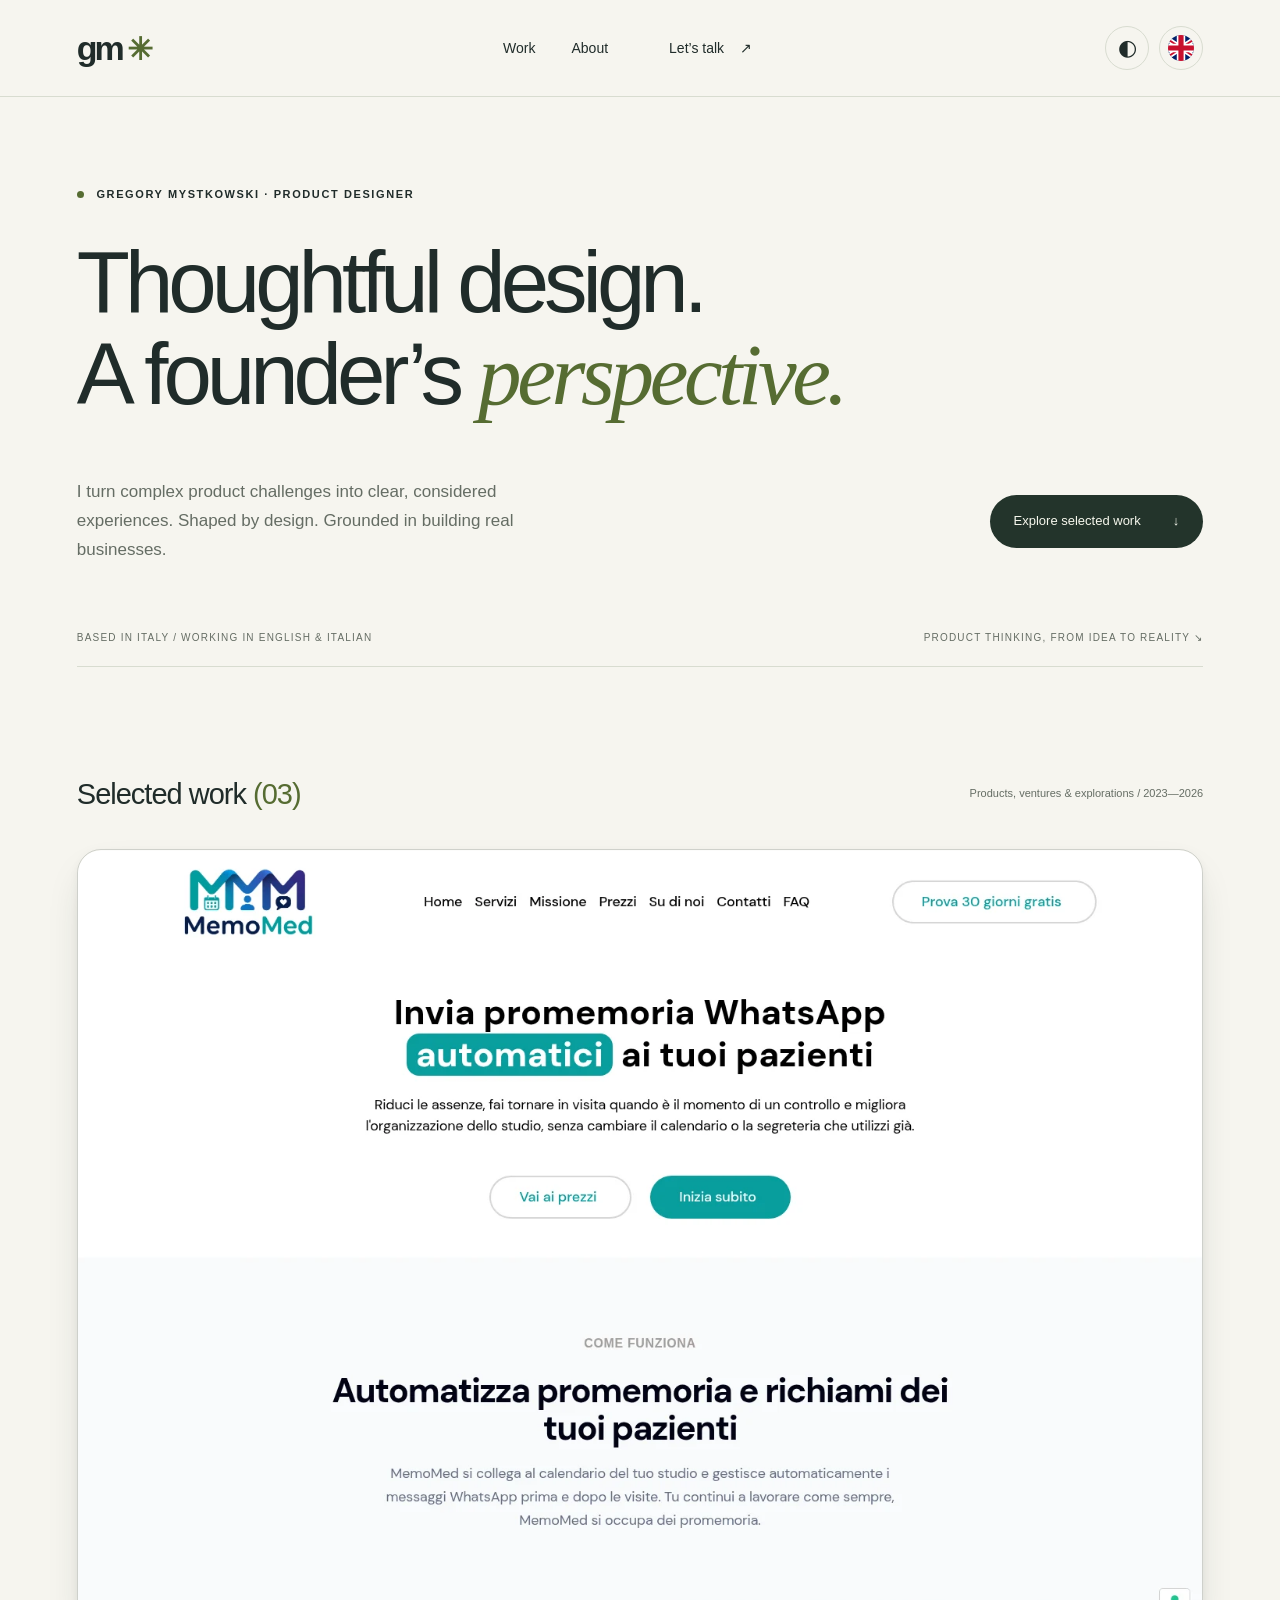
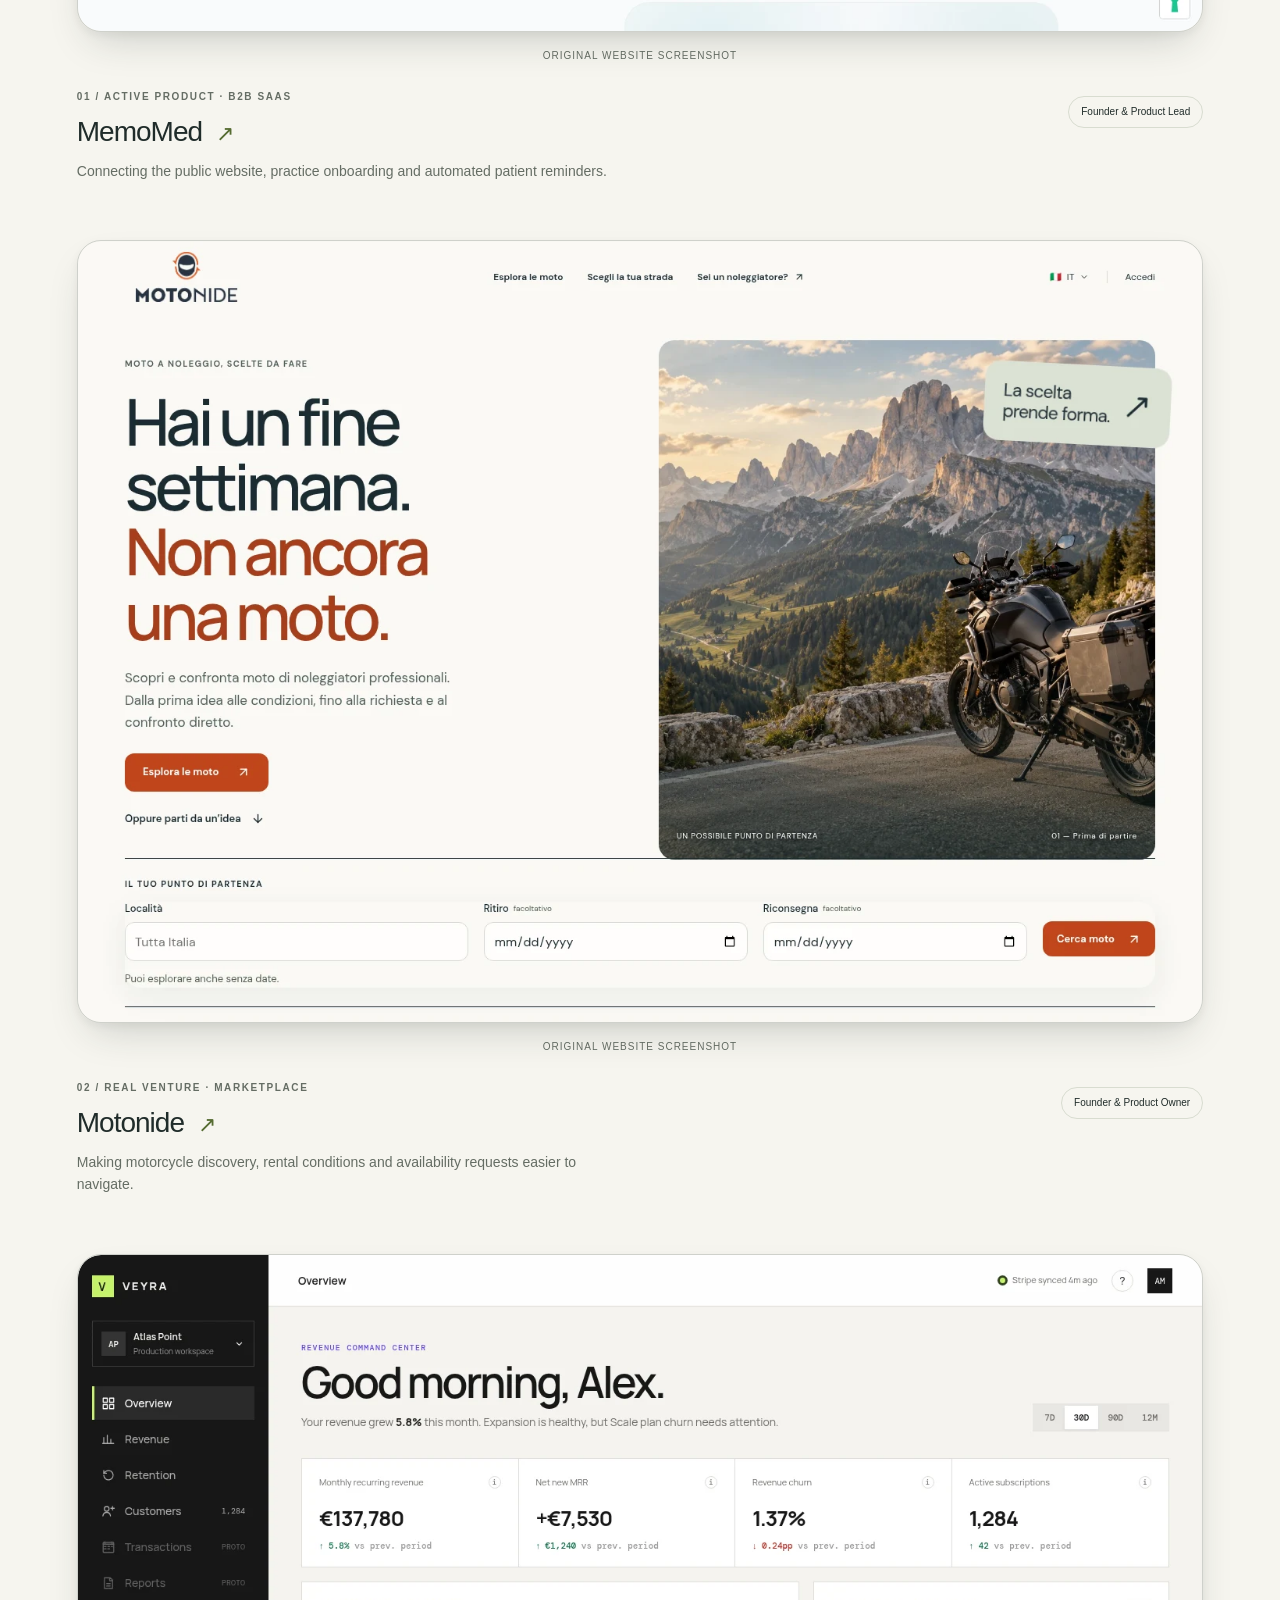
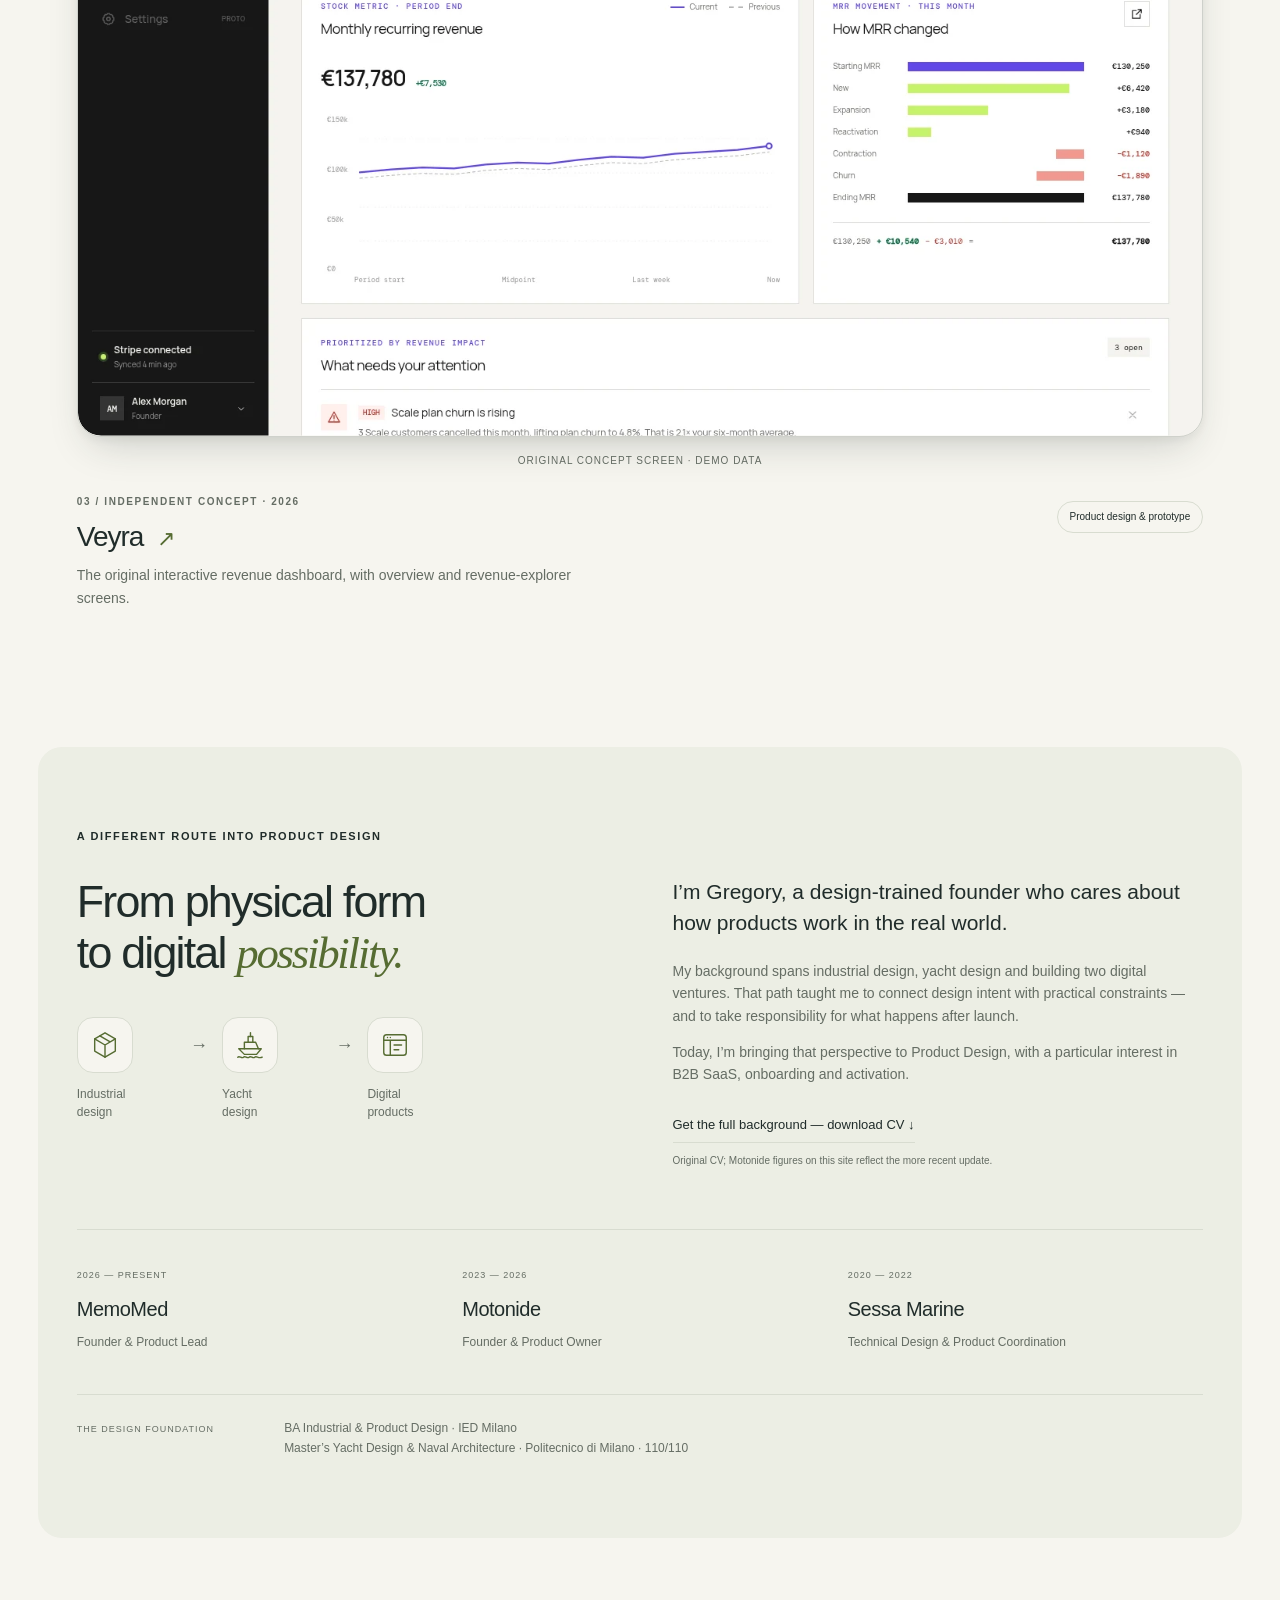
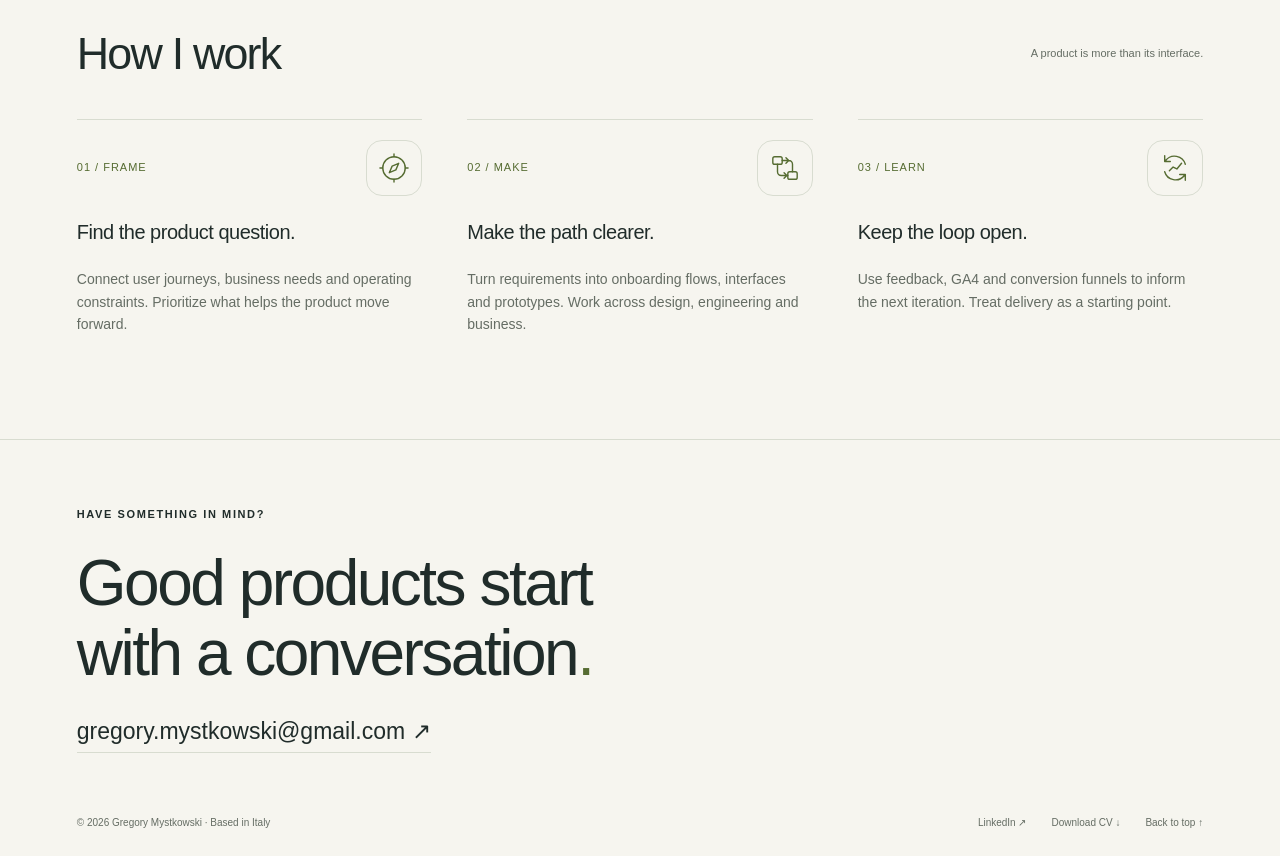
==== index.html @ d29519cf "Add Italian portfolio and persistent flag language switcher" ====
<!doctype html><html lang="en"><head><meta charset="UTF-8"><meta name="viewport" content="width=device-width, initial-scale=1"><meta name="description" content="Gregory Mystkowski — Product Designer with a founder’s perspective. Selected work in SaaS, onboarding and marketplaces."><title>Gregory Mystkowski — Product Designer</title><script>try{const lang=localStorage.getItem('language');const italian=/^\/it(?:\/|$)/.test(location.pathname);if(lang==='it'&&!italian)location.replace('/it'+location.pathname+location.search+location.hash);else if(lang==='en'&&italian)location.replace((location.pathname.slice(3)||'/')+location.search+location.hash)}catch(e){}</script><link rel="alternate" hreflang="en" href="https://gmportoflio.vercel.app/"><link rel="alternate" hreflang="it" href="https://gmportoflio.vercel.app/it/"><script>try{document.documentElement.dataset.theme=localStorage.getItem('theme')||(matchMedia('(prefers-color-scheme: dark)').matches?'dark':'light')}catch(e){}</script><link rel="stylesheet" href="/style.css"></head><body><a class="skip" href="#main">Skip to content</a><header><a class="identity" href="/" aria-label="Gregory Mystkowski home">gm<span>✳</span></a><nav aria-label="Main navigation"><a href="#work">Work</a><a href="#about">About</a><a href="#contact">Let’s talk <span>↗</span></a></nav><div class="nav-actions"><button id="theme" aria-label="Switch color theme">◐</button><a id="language" class="language-switcher" href="/it/" hreflang="it" lang="en" aria-label="Current language: English. Switch to Italian" title="Current language: English. Switch to Italian"><span class="language-flag"><svg preserveAspectRatio="xMidYMid slice" viewBox="0 0 60 40" aria-hidden="true" focusable="false"><path fill="#012169" d="M0 0h60v40H0z"/><path stroke="#fff" stroke-width="8" d="m0 0 60 40m0-40L0 40"/><path stroke="#c8102e" stroke-width="3" d="m0 0 60 40m0-40L0 40"/><path stroke="#fff" stroke-width="13" d="M30 0v40M0 20h60"/><path stroke="#c8102e" stroke-width="8" d="M30 0v40M0 20h60"/></svg></span></a><button id="menu" aria-expanded="false" aria-label="Toggle navigation">☰</button></div></header><main id="main"><section class="hero" id="top"><div class="eyebrow"><span class="status-dot"></span> GREGORY MYSTKOWSKI · PRODUCT DESIGNER</div><h1>Thoughtful design.<br>A founder’s <span class="serif">perspective.</span></h1><div class="hero-bottom"><p>I turn complex product challenges into clear, considered experiences. Shaped by design. Grounded in building real businesses.</p><a class="button" href="#work">Explore selected work <span>↓</span></a></div><div class="hero-note"><span>BASED IN ITALY / WORKING IN ENGLISH & ITALIAN</span><span>PRODUCT THINKING, FROM IDEA TO REALITY ↘</span></div></section><section id="work" class="work-section"><div class="section-heading"><h2>Selected work<span class="accent"> (03)</span></h2><span>Products, ventures & explorations / 2023—2026</span></div><article class="project memomed"><a class="project-visual" href="/work/memomed/" aria-label="Read the MemoMed case study"><div class="screenshot-frame"><img src="/public/screenshots/memomed-home.webp" alt="MemoMed public website explaining automated WhatsApp appointment reminders" width="1440" height="1000" loading="lazy" decoding="async"></div><span class="visual-label">ORIGINAL WEBSITE SCREENSHOT</span></a><div class="project-info"><div><div class="eyebrow">01 / ACTIVE PRODUCT · B2B SAAS</div><h3><a href="/work/memomed/">MemoMed <span>↗</span></a></h3><p>Connecting the public website, practice onboarding and automated patient reminders.</p></div><span class="role">Founder & Product Lead</span></div></article><article class="project motonide"><a class="project-visual" href="/work/motonide/" aria-label="Read the Motonide case study"><div class="screenshot-frame"><img src="/public/screenshots/motonide-home.webp" alt="Motonide homepage with motorcycle discovery and rental search" width="1440" height="1000" loading="lazy" decoding="async"></div><span class="visual-label">ORIGINAL WEBSITE SCREENSHOT</span></a><div class="project-info"><div><div class="eyebrow">02 / REAL VENTURE · MARKETPLACE</div><h3><a href="/work/motonide/">Motonide <span>↗</span></a></h3><p>Making motorcycle discovery, rental conditions and availability requests easier to navigate.</p></div><span class="role">Founder & Product Owner</span></div></article><article class="project veyra"><a class="project-visual" href="/work/veyra/" aria-label="Read the Veyra case study"><div class="screenshot-frame"><img src="/public/screenshots/veyra-overview.webp" alt="Veyra original overview dashboard with demo revenue indicators and charts" width="1440" height="1000" loading="lazy" decoding="async"></div><span class="visual-label">ORIGINAL CONCEPT SCREEN · DEMO DATA</span></a><div class="project-info"><div><div class="eyebrow">03 / INDEPENDENT CONCEPT · 2026</div><h3><a href="/work/veyra/">Veyra <span>↗</span></a></h3><p>The original interactive revenue dashboard, with overview and revenue-explorer screens.</p></div><span class="role">Product design & prototype</span></div></article></section><section class="about" id="about"><div class="eyebrow">A DIFFERENT ROUTE INTO PRODUCT DESIGN</div><div class="about-grid"><div class="about-heading"><h2>From physical form<br>to digital <span class="serif">possibility.</span></h2><div class="background-journey" aria-label="Design background"><div><span class="story-icon"><svg viewBox="0 0 32 32" width="32" height="32" fill="none" stroke="currentColor" stroke-width="1.5" stroke-linecap="round" stroke-linejoin="round" aria-hidden="true" focusable="false"><path d="m16 3 11 6.5v13L16 29 5 22.5v-13L16 3Z"/><path d="m5 9.5 11 6.5 11-6.5M16 16v13M10.5 6.2l11 6.5"/></svg></span><span>Industrial<br>design</span></div><span class="journey-connector" aria-hidden="true">→</span><div><span class="story-icon"><svg viewBox="0 0 32 32" width="32" height="32" fill="none" stroke="currentColor" stroke-width="1.5" stroke-linecap="round" stroke-linejoin="round" aria-hidden="true" focusable="false"><path d="M4 20h24l-5 6H10l-6-6Z"/><path d="M10 20v-7h12l3 7M14 13V7h5v6M3 29c2-2 4 2 6 0s4 2 6 0 4 2 6 0 4 2 8 0"/><path d="M16.5 7V3"/></svg></span><span>Yacht<br>design</span></div><span class="journey-connector" aria-hidden="true">→</span><div><span class="story-icon"><svg viewBox="0 0 32 32" width="32" height="32" fill="none" stroke="currentColor" stroke-width="1.5" stroke-linecap="round" stroke-linejoin="round" aria-hidden="true" focusable="false"><rect x="4" y="5" width="24" height="22" rx="3"/><path d="M4 11h24M11 11v16M15 16h8M15 21h5"/><path d="M8 8h.01M11 8h.01"/></svg></span><span>Digital<br>products</span></div></div></div><div><p class="large">I’m Gregory, a design-trained founder who cares about how products work in the real world.</p><p>My background spans industrial design, yacht design and building two digital ventures. That path taught me to connect design intent with practical constraints — and to take responsibility for what happens after launch.</p><p>Today, I’m bringing that perspective to Product Design, with a particular interest in B2B SaaS, onboarding and activation.</p><a class="text-link" href="/public/Gregory-Mystkowski-CV.pdf" download>Get the full background — download CV ↓</a><small class="cv-note">Original CV; Motonide figures on this site reflect the more recent update.</small></div></div><div class="timeline"><div><span>2026 — PRESENT</span><h3>MemoMed</h3><p>Founder & Product Lead</p></div><div><span>2023 — 2026</span><h3>Motonide</h3><p>Founder & Product Owner</p></div><div><span>2020 — 2022</span><h3>Sessa Marine</h3><p>Technical Design & Product Coordination</p></div></div><div class="education"><span>THE DESIGN FOUNDATION</span><p>BA Industrial & Product Design · IED Milano<br>Master’s Yacht Design & Naval Architecture · Politecnico di Milano · 110/110</p></div></section><section class="approach"><div class="section-heading"><h2>How I work</h2><span>A product is more than its interface.</span></div><div class="approach-grid"><article><div class="approach-step"><span>01 / FRAME</span><span class="story-icon"><svg viewBox="0 0 32 32" width="32" height="32" fill="none" stroke="currentColor" stroke-width="1.5" stroke-linecap="round" stroke-linejoin="round" aria-hidden="true" focusable="false"><circle cx="16" cy="16" r="12"/><path d="m21 11-3 7-7 3 3-7 7-3ZM16 1v3M16 28v3M1 16h3M28 16h3"/></svg></span></div><h3>Find the product question.</h3><p>Connect user journeys, business needs and operating constraints. Prioritize what helps the product move forward.</p></article><article><div class="approach-step"><span>02 / MAKE</span><span class="story-icon"><svg viewBox="0 0 32 32" width="32" height="32" fill="none" stroke="currentColor" stroke-width="1.5" stroke-linecap="round" stroke-linejoin="round" aria-hidden="true" focusable="false"><rect x="3" y="4" width="10" height="8" rx="2"/><rect x="19" y="20" width="10" height="8" rx="2"/><path d="M8 12v8a4 4 0 0 0 4 4h7M13 8h7a4 4 0 0 1 4 4v8M17 5l3 3-3 3M15 21l3 3-3 3"/></svg></span></div><h3>Make the path clearer.</h3><p>Turn requirements into onboarding flows, interfaces and prototypes. Work across design, engineering and business.</p></article><article><div class="approach-step"><span>03 / LEARN</span><span class="story-icon"><svg viewBox="0 0 32 32" width="32" height="32" fill="none" stroke="currentColor" stroke-width="1.5" stroke-linecap="round" stroke-linejoin="round" aria-hidden="true" focusable="false"><path d="M27 12a12 12 0 0 0-21-4M5 3v6h6M5 20a12 12 0 0 0 21 4M27 29v-6h-6"/><path d="m10 19 4-4 4 2 5-6"/></svg></span></div><h3>Keep the loop open.</h3><p>Use feedback, GA4 and conversion funnels to inform the next iteration. Treat delivery as a starting point.</p></article></div></section></main><footer id="contact"><div class="eyebrow">HAVE SOMETHING IN MIND?</div><h2>Good products start<br>with a conversation<span class="accent">.</span></h2><a class="contact-mail" href="mailto:gregory.mystkowski@gmail.com">gregory.mystkowski@gmail.com ↗</a><div class="footer-bottom"><span>© 2026 Gregory Mystkowski · Based in Italy</span><div><a href="https://linkedin.com/in/gmystkowski" target="_blank" rel="noopener noreferrer">LinkedIn ↗</a><a href="/public/Gregory-Mystkowski-CV.pdf" download>Download CV ↓</a><a href="#top">Back to top ↑</a></div></div></footer><script src="/app.js"></script></body></html>
---- style.css ----
:root{--bg:#f6f5ef;--ink:#202c2a;--muted:#656d64;--line:#d8dcd0;--surface:#eceee4;--accent:#566c32;--button:#23342b;--button-text:#f6f7ed;color-scheme:light}html[data-theme=dark]{--bg:#19221f;--ink:#edf0e5;--muted:#adb6a6;--line:#3b473d;--surface:#25312a;--accent:#bdd28f;--button:#d6e4be;--button-text:#1e2a21;color-scheme:dark}*{box-sizing:border-box}html{scroll-behavior:smooth;scroll-padding-top:90px}body{margin:0;background:var(--bg);color:var(--ink);font:16px/1.6 Arial,Helvetica,sans-serif;transition:background .25s,color .25s}a{color:inherit;text-decoration:none}button{font:inherit;color:inherit;cursor:pointer}a,button{-webkit-tap-highlight-color:transparent}a:focus-visible,button:focus-visible{outline:3px solid var(--accent);outline-offset:6px}header{max-width:1440px;margin:auto;display:flex;align-items:center;justify-content:space-between;padding:26px 6%;border-bottom:1px solid var(--line)}.identity{font-size:34px;font-weight:800;letter-spacing:-3px;line-height:1}.identity span{color:var(--accent);font-size:31px;display:inline-block;margin-left:5px}nav{display:flex;gap:36px;font-size:14px}nav a:hover,.text-link:hover,footer a:hover{color:var(--accent)}nav a:last-child{margin-left:25px}nav span{margin-left:12px}.nav-actions{display:flex;gap:10px}button{border:1px solid var(--line);border-radius:50%;background:transparent;width:40px;height:40px;font-size:22px}#menu{display:none}.skip{position:fixed;top:-100px;left:10px;padding:10px;background:var(--bg);z-index:10}.skip:focus{top:10px}main,footer{max-width:1440px;margin:auto}.hero,.work-section,.about,.approach,.case-hero,.case-story{padding:80px 6%}.hero{padding-top:88px;padding-bottom:24px}.eyebrow{font-size:11px;font-weight:600;letter-spacing:1.6px;line-height:1.7}.status-dot{display:inline-block;width:7px;height:7px;background:var(--accent);border-radius:100%;margin-right:8px}.hero h1{font-size:clamp(49px,6.8vw,96px);font-weight:500;letter-spacing:-5px;line-height:1.06;margin:32px 0 40px}.serif{font-family:Georgia,'Times New Roman',serif;font-weight:400;font-style:italic;color:var(--accent);letter-spacing:-.05em}.hero-bottom{display:flex;align-items:center;justify-content:space-between;gap:40px}.hero-bottom p{max-width:450px;color:var(--muted);font-size:17px;line-height:1.7}.button{display:inline-flex;align-items:center;gap:32px;background:var(--button);color:var(--button-text);padding:16px 24px;border-radius:40px;font-size:13px;transition:transform .2s}.button:hover{transform:translateY(-3px)}.hero-note{display:flex;justify-content:space-between;gap:20px;font-size:9px;letter-spacing:1.2px;color:var(--muted);padding:48px 0 20px;border-bottom:1px solid var(--line)}.section-heading{display:flex;align-items:center;justify-content:space-between;gap:20px;margin-bottom:32px}.section-heading h2{font-size:29px;letter-spacing:-1px;font-weight:500;margin:0}.section-heading>span{font-size:11px;color:var(--muted)}.accent{color:var(--accent)}.project{margin-bottom:58px}.project-visual{position:relative;display:block;padding:55px 65px 42px;border-radius:20px;overflow:hidden;transition:transform .35s}.project-visual:hover{transform:translateY(-5px)}.mock{font:12px/1.5 Arial,sans-serif;min-height:330px;border-radius:10px;overflow:hidden;display:flex;box-shadow:0 20px 50px #142b2518;pointer-events:none}.memo{background:#fbfcf8;color:#263c36}.app-side{width:23%;padding:25px 20px;display:flex;flex-direction:column;gap:17px;border-right:1px solid #53634e20}.app-side b{font-size:20px;margin-bottom:20px;letter-spacing:-1px}.app-side strong{background:#e3ebdb;padding:9px;border-radius:6px}.app-side span{padding-left:9px;color:#6a786e}.app-side small{margin-top:auto;font-size:8px;letter-spacing:1px}.app-content{flex:1;padding:22px 30px;min-width:0}.app-top{display:flex;justify-content:space-between;border-bottom:1px solid #76857325;padding-bottom:13px;font-weight:600}.app-top>span{font-size:10px}.tiny{font-size:8px;letter-spacing:1.4px;margin-top:24px}.app-content h3{font-size:24px;letter-spacing:-.8px;margin:3px 0}.app-content>p:not(.tiny){font-size:10px;color:#718071;margin:4px 0 20px}.setup-row{display:flex;align-items:center;gap:12px;border:1px solid #dfe5d9;border-radius:7px;padding:12px;margin:8px 0}.setup-row i{font-style:normal;background:#e8efdf;width:28px;height:28px;display:grid;place-items:center;border-radius:7px}.setup-row div{flex:1}.setup-row b,.setup-row small{display:block}.setup-row b{font-size:10px}.setup-row small{font-size:8px;color:#788273}.setup-row em{font-style:normal;font-size:8px;color:#62764f}.setup-row.active{border-color:#a1b58d}.progress{height:3px;background:#e9ede1;margin:18px 0 6px}.progress span{display:block;width:32%;height:3px;background:#7e9564}.app-content>small{font-size:8px;color:#6b7666}.visual-label{display:block;text-align:center;font-size:8px;letter-spacing:1.3px;color:#42513d;margin:20px 0 0}.project-info{display:flex;justify-content:space-between;gap:20px;padding-top:24px}.project-info .eyebrow{font-size:9px;color:var(--muted)}.project-info h3{font-size:28px;font-weight:500;letter-spacing:-1px;margin:5px 0}.project-info h3 span{font-size:22px;margin-left:7px;color:var(--accent)}.project-info p{color:var(--muted);font-size:14px;margin:0;max-width:530px}.role{font-size:10px;white-space:nowrap;height:fit-content;padding:7px 12px;border:1px solid var(--line);border-radius:30px;margin-top:8px}.moto{display:block;background:#f8f4ea;color:#2e382f}.moto-top{display:flex;justify-content:space-between;padding:18px 26px;border-bottom:1px solid #dcdccf;align-items:center}.moto-top>b{font-size:23px;letter-spacing:-1px}.moto-top>b span{font-size:10px;vertical-align:top}.moto-top>span{font-size:9px}.moto-layout{display:grid;grid-template-columns:1.2fr 1fr}.bike-art{background:#344636;display:flex;flex-direction:column;justify-content:center;padding:18px;color:#e9edda}.bike-art svg{width:100%;max-height:230px}.bike-art svg circle{fill:#253126;stroke:#d6dcc9;stroke-width:7}.bike-art>span{text-align:center;font-family:Georgia,serif;font-style:italic;font-size:16px}.booking{padding:27px}.booking small{font-size:8px;letter-spacing:1px}.booking h3{font-size:24px;line-height:1.1;letter-spacing:-1px;margin:13px 0 20px}.booking>div{font-size:9px;border-top:1px solid #dadcd0;padding:9px 0;display:flex;justify-content:space-between}.mock-cta{display:block;margin-top:9px;background:#334b39;color:#fff;border-radius:6px;text-align:center;padding:10px;font-size:9px}.mock.veyra{background:#182231;color:#eff2fc}.veyra .app-side{background:#151e2b}.veyra .app-side strong{background:#2c394e;color:#e2e8fc}.veyra .app-side span{color:#8d9ab1}.veyra .app-side small{color:#8d9ab1}.veyra .app-top{border-color:#ffffff15}.metrics{display:grid;grid-template-columns:repeat(3,1fr);gap:10px;margin:25px 0}.metrics>div{padding:12px;background:#222f42;border:1px solid #ffffff0d;border-radius:6px}.metrics small{display:block;font-size:8px;color:#aab5ca}.metrics b{display:block;font-size:22px;font-weight:500;margin-top:6px}.chart{background:#202c3e;border-radius:6px;padding:16px}.chart>small{font-size:9px;color:#aab5ca}.chart svg{display:block;width:100%;margin-top:10px}.chart-labels{display:flex;justify-content:space-between;font-size:8px;color:#aab5ca}.about{background:var(--surface);border-radius:24px;margin:0 3%;padding-left:3%;padding-right:3%}.about-grid{display:grid;grid-template-columns:1fr 1fr;gap:65px;margin-top:30px}.about h2,.approach h2{font-size:clamp(30px,3.5vw,47px);line-height:1.15;letter-spacing:-1.8px;font-weight:500;margin-top:0}.about p{font-size:14px;color:var(--muted)}.about p.large{font-size:21px;color:var(--ink);line-height:1.5;margin-top:0}.text-link{display:inline-block;font-size:13px;border-bottom:1px solid var(--line);padding-bottom:6px;margin-top:15px}.cv-note{display:block;font-size:10px;color:var(--muted);margin-top:10px}.timeline{display:grid;grid-template-columns:repeat(3,1fr);gap:30px;margin-top:60px;border-top:1px solid var(--line);padding-top:30px}.timeline span,.education>span{font-size:9px;letter-spacing:1px;color:var(--muted)}.timeline h3{font-size:20px;letter-spacing:-.5px;font-weight:500;margin:8px 0}.timeline p{font-size:12px;margin-top:0}.education{border-top:1px solid var(--line);margin-top:30px;padding-top:24px;display:flex;gap:70px;align-items:baseline}.education p{font-size:12px;margin:0}.approach{padding-top:90px;padding-bottom:90px}.approach-grid{display:grid;grid-template-columns:repeat(3,1fr);gap:45px;margin-top:40px}.approach-grid article{border-top:1px solid var(--line);padding-top:20px}.approach-grid article>span{font-size:10px;color:var(--accent);letter-spacing:1px}.approach-grid h3{font-size:20px;font-weight:500;letter-spacing:-.5px}.approach-grid p{font-size:14px;color:var(--muted)}footer{padding:65px 6% 25px;border-top:1px solid var(--line)}footer h2{font-size:clamp(36px,5vw,64px);line-height:1.1;letter-spacing:-2.5px;font-weight:500;margin:24px 0}.contact-mail{font-size:clamp(14px,2vw,23px);border-bottom:1px solid var(--line);padding-bottom:8px}.footer-bottom{display:flex;justify-content:space-between;gap:25px;padding-top:65px;font-size:10px;color:var(--muted)}.footer-bottom>div{display:flex;gap:25px}.case-hero{padding-bottom:45px}.case-hero>.eyebrow{margin-top:50px}.case-hero h1{font-size:clamp(42px,6vw,78px);line-height:1.07;font-weight:500;letter-spacing:-3px;max-width:950px;margin:25px 0}.case-intro{font-size:20px;color:var(--muted);max-width:800px}.case-meta{display:grid;grid-template-columns:repeat(3,1fr);margin-top:40px;border-top:1px solid var(--line);padding-top:20px}.case-meta small{font-size:9px;letter-spacing:1px;color:var(--muted)}.case-meta p{font-size:13px}.case-visual{margin:0 6%;border-radius:20px;padding:60px 9% 25px}.story-row{display:grid;grid-template-columns:1fr 2fr;gap:50px;margin-bottom:65px}.story-row h2{font-size:34px;line-height:1.2;font-weight:500;letter-spacing:-1px;margin:0 0 22px}.story-row p{color:var(--muted);max-width:650px}.flow{display:grid;grid-template-columns:repeat(3,1fr);gap:1px;border:1px solid var(--line);background:var(--line);border-radius:12px;overflow:hidden;margin-bottom:70px}.flow>div{background:var(--surface);padding:25px}.flow span{color:var(--accent);font-size:11px}.flow h3{font-size:15px;font-weight:500}.next-project{display:block;background:var(--surface);padding:35px;border-radius:15px}.next-project small{font-size:10px;letter-spacing:1px}.next-project h2{font-size:40px;font-weight:500;margin:10px 0}.next-project:hover{color:var(--accent)}
@media(min-width:1440px){.hero h1{font-size:96px}}@media(max-width:900px){.hero h1{letter-spacing:-3px}.project-visual{padding:35px 30px 25px}.app-side{padding:20px 12px}.app-content{padding:20px}.about-grid{gap:30px}.role{white-space:normal;text-align:center}.section-heading>span{max-width:180px}.case-visual{padding:35px 4% 20px}}
@media(max-width:600px){header{padding:20px 6%;position:relative}.identity{font-size:30px}#menu{display:block}nav{display:none;position:absolute;top:80px;left:0;right:0;background:var(--bg);padding:25px 6%;border-bottom:1px solid var(--line);z-index:5;flex-direction:column;gap:22px}nav.open{display:flex}nav a:last-child{margin:0}.hero,.work-section,.about,.approach,.case-hero,.case-story{padding-top:48px;padding-bottom:35px}.hero h1{font-size:49px;letter-spacing:-2.7px;margin-top:25px}.eyebrow{font-size:9px;letter-spacing:1px}.hero-bottom{display:block}.hero-bottom p{font-size:16px}.button{margin-top:12px}.hero-note{padding-top:35px;font-size:8px}.hero-note span:last-child{display:none}.section-heading{align-items:start}.section-heading h2{font-size:25px}.section-heading>span{font-size:9px;max-width:130px;text-align:right}.project-visual{padding:24px 12px 16px;border-radius:13px}.mock{min-height:240px}.app-side{width:22%;padding:17px 7px;gap:13px}.app-side b{font-size:11px;letter-spacing:-.5px;margin-bottom:12px}.app-side span,.app-side strong{font-size:7px;padding-left:2px}.app-side strong{padding:5px}.app-side small{font-size:5px}.app-content{padding:14px 12px}.app-top{font-size:9px}.tiny{font-size:6px;margin-top:15px}.app-content h3{font-size:17px}.app-content>p:not(.tiny){font-size:7px;margin-bottom:10px}.setup-row{padding:8px 6px;gap:6px;margin:6px 0}.setup-row i{width:19px;height:22px;font-size:10px}.setup-row b{font-size:7px}.setup-row small{font-size:6px}.setup-row em{font-size:6px}.progress{margin-top:12px}.visual-label{font-size:6px;letter-spacing:.8px;margin-top:12px}.project-info{padding-top:18px;gap:10px}.project-info .eyebrow{font-size:7px;letter-spacing:.7px}.project-info h3{font-size:24px}.project-info p{font-size:12px}.role{font-size:8px;max-width:95px;padding:6px}.project{margin-bottom:36px}.moto-top{padding:13px}.moto-top>b{font-size:19px}.moto-top>span{font-size:6px}.moto-layout{grid-template-columns:1fr 1fr}.bike-art{padding:6px}.bike-art>span{font-size:11px;margin-top:12px}.booking{padding:15px 12px}.booking small{font-size:6px}.booking h3{font-size:19px;margin:10px 0 15px}.booking>div{font-size:7px;padding:7px 0}.mock-cta{font-size:7px;padding:8px}.metrics{gap:5px;margin:16px 0}.metrics>div{padding:7px 5px}.metrics small{font-size:5px}.metrics b{font-size:15px}.chart{padding:9px}.chart>small{font-size:6px}.chart-labels{font-size:6px}.about{margin:0 3%;padding-left:5%;padding-right:5%;border-radius:16px}.about-grid{grid-template-columns:1fr;gap:10px;margin-top:20px}.about h2{font-size:36px}.about p.large{font-size:20px}.timeline{grid-template-columns:1fr;gap:16px;margin-top:35px}.timeline>div{border-bottom:1px solid var(--line)}.education{display:block;margin-top:20px;padding-top:18px}.education p{margin-top:12px}.approach-grid{grid-template-columns:1fr;gap:18px;margin-top:25px}.approach h2{font-size:29px}.approach-grid h3{margin:12px 0}.approach-grid p{margin-top:0}footer{padding-top:45px}footer h2{font-size:37px;letter-spacing:-1.5px}.footer-bottom{flex-direction:column;padding-top:40px;gap:17px}.footer-bottom>div{flex-wrap:wrap;gap:22px}.case-hero>.eyebrow{margin-top:30px}.case-hero h1{font-size:44px;letter-spacing:-2px}.case-intro{font-size:17px}.case-meta{gap:15px}.case-meta p{font-size:11px}.case-meta small{font-size:8px}.case-visual{margin:0 4%;padding:25px 3% 18px;border-radius:14px}.story-row{grid-template-columns:1fr;gap:18px;margin-bottom:40px}.story-row h2{font-size:29px}.story-row p{font-size:15px}.flow{grid-template-columns:repeat(2,1fr);margin-bottom:45px}.flow>div{padding:18px}.flow h3{font-size:13px}.next-project{padding:25px}.next-project h2{font-size:34px}}
@media(prefers-reduced-motion:reduce){html{scroll-behavior:auto}*,*:before,*:after{transition:none!important;animation:none!important}}

/* Authentic project captures retain their original colors in both themes. */
.project-visual{padding:28px 28px 20px}.screenshot-frame{border-radius:10px;overflow:hidden;box-shadow:0 18px 45px #18292320;background:#fff;color:#26302d;border:1px solid #26302d18}.screen-bar{display:flex;justify-content:space-between;align-items:center;gap:14px;padding:12px 16px;background:#fafbf8;border-bottom:1px solid #26302d18;font-size:10px;color:#58635c}.screen-dots{font-size:8px;color:#a3ada4;letter-spacing:2px}.screenshot-frame img{display:block;width:100%;height:auto}.case-visual{padding:32px 3% 24px}.original-source{display:flex;align-items:center;justify-content:space-between;gap:24px;border-bottom:1px solid var(--line);padding-bottom:24px;margin-bottom:55px}.original-source p{font-size:12px;color:var(--muted);max-width:420px}.original-source .text-link{margin-top:0;flex-shrink:0}.screen-gallery{border-top:1px solid var(--line);padding-top:45px;margin-bottom:65px}.screen-gallery>h2{font-weight:500;font-size:38px;line-height:1.15;letter-spacing:-1.4px;margin:18px 0}.gallery-intro{color:var(--muted);max-width:730px;font-size:15px;margin-bottom:32px}.screen-figure{margin:0 0 42px}.screen-enlarge{display:block;position:relative;border-radius:12px;overflow:hidden;border:1px solid var(--line);background:#fff}.screen-enlarge img{display:block;width:100%;height:auto}.screen-enlarge>span{position:absolute;right:16px;bottom:16px;border-radius:30px;padding:8px 14px;background:#23342b;color:#f6f7ed;font-size:11px;box-shadow:0 3px 14px #0002}.screen-enlarge:hover>span{background:#465d32}.screen-figure figcaption{display:grid;grid-template-columns:1fr 2fr;gap:35px;padding-top:18px}.screen-figure h3{margin:0;font-size:19px;font-weight:500;line-height:1.4}.screen-figure p{margin:0;font-size:14px;color:var(--muted)}.source-note{display:flex;justify-content:space-between;align-items:baseline;gap:20px;border-top:1px solid var(--line);padding-top:16px}.source-note>span{font-size:11px;color:var(--muted)}
@media(max-width:600px){.project-visual{padding:14px 10px 12px}.screen-bar{padding:8px 10px;font-size:7px;gap:6px}.screen-dots{font-size:6px;letter-spacing:0}.screenshot-frame{border-radius:6px}.case-visual{padding:18px 3% 16px}.original-source{display:block;margin-bottom:35px;padding-bottom:20px}.original-source .text-link{margin-top:8px;font-size:12px}.screen-gallery{padding-top:30px;margin-bottom:40px}.screen-gallery>h2{font-size:29px}.gallery-intro{font-size:14px}.screen-figure figcaption{grid-template-columns:1fr;gap:10px}.screen-figure h3{font-size:18px}.source-note{display:block}.source-note>span{display:block}.screen-enlarge>span{font-size:9px;right:8px;bottom:8px;padding:6px 10px}}

/* Shared geometry and neutral separation for original project screenshots. */
:root{
 --section-radius:24px;
 --preview-border:rgba(32,44,42,.18);
 --preview-shadow:0 3px 8px rgba(32,44,42,.05),0 18px 40px -14px rgba(32,44,42,.22);
 --preview-shadow-hover:0 5px 12px rgba(32,44,42,.07),0 24px 48px -14px rgba(32,44,42,.28);
}
html[data-theme=dark]{
 --preview-border:rgba(237,240,229,.22);
 --preview-shadow:0 3px 8px rgba(0,0,0,.12),0 18px 40px -14px rgba(0,0,0,.45);
 --preview-shadow-hover:0 5px 12px rgba(0,0,0,.15),0 24px 48px -14px rgba(0,0,0,.55);
}
.about{border-radius:var(--section-radius)}
.project .project-visual,.case-visual{background:transparent;padding:0;border-radius:0;overflow:visible}
.screenshot-frame,.screen-enlarge{
 position:relative;isolation:isolate;
 border:1px solid var(--preview-border);
 border-radius:var(--section-radius);
 overflow:hidden;background:transparent;
 box-shadow:var(--preview-shadow);
 transition:box-shadow .2s ease,border-color .2s ease;
}
.screenshot-frame img,.screen-enlarge img{
 display:block;width:100%;height:auto;
 border-radius:calc(var(--section-radius) - 1px);
 clip-path:inset(0 round calc(var(--section-radius) - 1px));
}
.visual-label{color:var(--muted);font-size:10px;letter-spacing:1px;line-height:1.6;margin-top:16px}
.project-info .eyebrow{font-size:10px}
.hero-note{font-size:10px;line-height:1.6}
.project-visual:focus-visible,.screen-enlarge:focus-visible{outline:3px solid var(--accent);outline-offset:6px;border-radius:var(--section-radius)}
#theme,#menu{min-width:44px;min-height:44px}
.text-link{text-underline-offset:4px}
@media(hover:hover) and (pointer:fine){
 .project-visual:hover .screenshot-frame,.screen-enlarge:hover{box-shadow:var(--preview-shadow-hover);border-color:var(--accent)}
}
@media(max-width:600px){
 :root{--section-radius:16px}
 .visual-label{font-size:9px;letter-spacing:.65px}
 .project-info .eyebrow{font-size:9px;line-height:1.7}
 .hero-note{font-size:9px}
 nav a{display:flex;align-items:center;min-height:44px}
 .footer-bottom{font-size:12px}
 .footer-bottom a{display:inline-flex;align-items:center;min-height:44px}
}

/* A single line-icon language connects background and working approach. */
.story-icon{display:inline-flex;align-items:center;justify-content:center;flex-shrink:0;width:56px;height:56px;border:1px solid var(--line);border-radius:16px;background:var(--bg);color:var(--accent)}
.story-icon svg{display:block;width:30px;height:30px}
.background-journey{display:flex;align-items:flex-start;gap:14px;margin-top:34px;max-width:390px}
.background-journey>div{display:flex;flex-direction:column;gap:12px;align-items:flex-start;flex:1;min-width:0}
.background-journey>div>span:last-child{font-size:12px;line-height:1.5;color:var(--muted)}
.journey-connector{height:56px;display:flex;align-items:center;color:var(--muted);font-size:18px}
.approach-step{display:flex;align-items:center;justify-content:space-between;gap:16px}
.approach-step>span:first-child{font-size:11px;color:var(--accent);letter-spacing:1px}
.approach-step .story-icon{background:transparent}
@media(max-width:900px){.background-journey{gap:10px}.background-journey .story-icon{width:48px;height:48px}.journey-connector{height:48px}}
@media(max-width:600px){.background-journey{margin:24px 0 32px;max-width:350px}.background-journey>div>span:last-child{font-size:12px}.story-icon{width:52px;height:52px}.approach-step .story-icon{width:48px;height:48px}.story-icon svg{width:28px;height:28px}}

/* Language selection shares the theme control's circular geometry. */
.language-switcher{display:inline-flex;align-items:center;justify-content:center;width:44px;height:44px;flex-shrink:0;border:1px solid var(--line);border-radius:50%;transition:border-color .2s ease,background .2s ease}
.language-flag{display:block;width:26px;height:26px;border-radius:50%;overflow:hidden;isolation:isolate}
.language-flag svg{display:block;width:100%;height:100%}
.language-switcher:hover{border-color:var(--accent);background:var(--surface)}
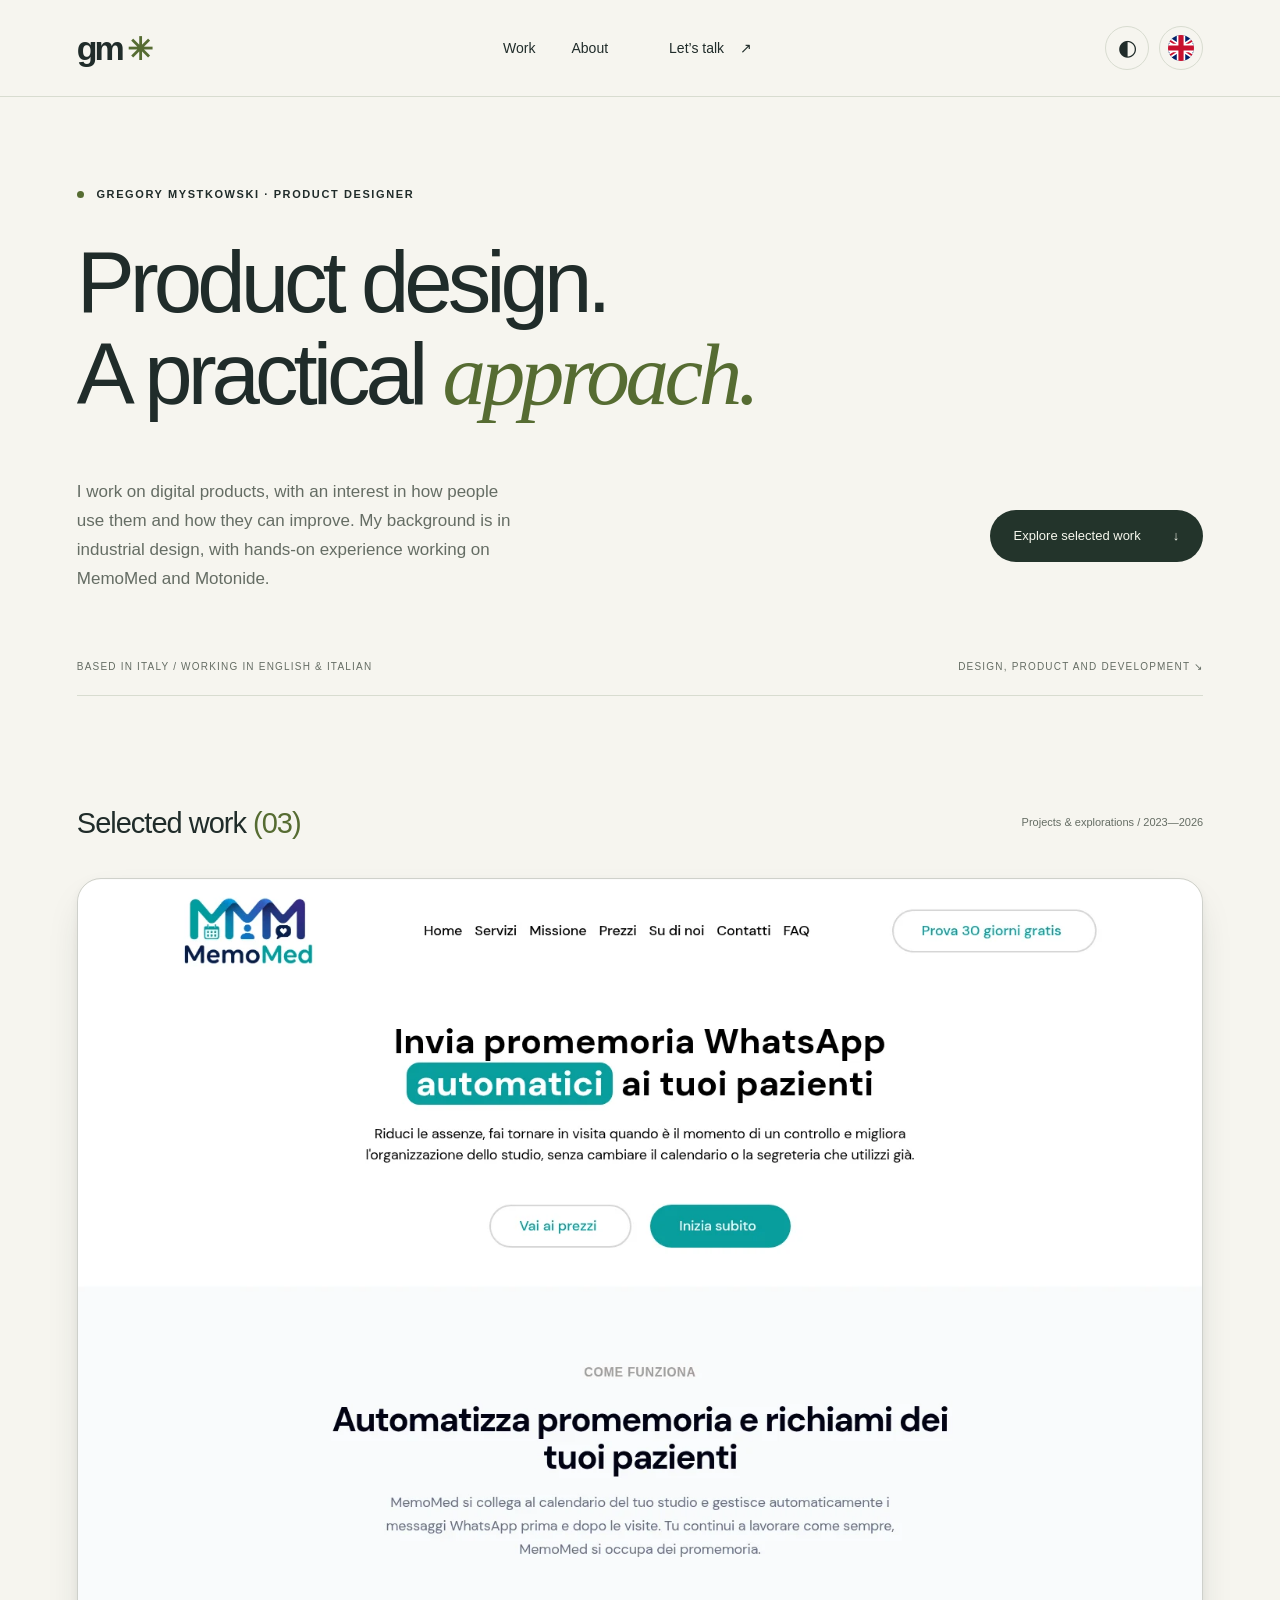
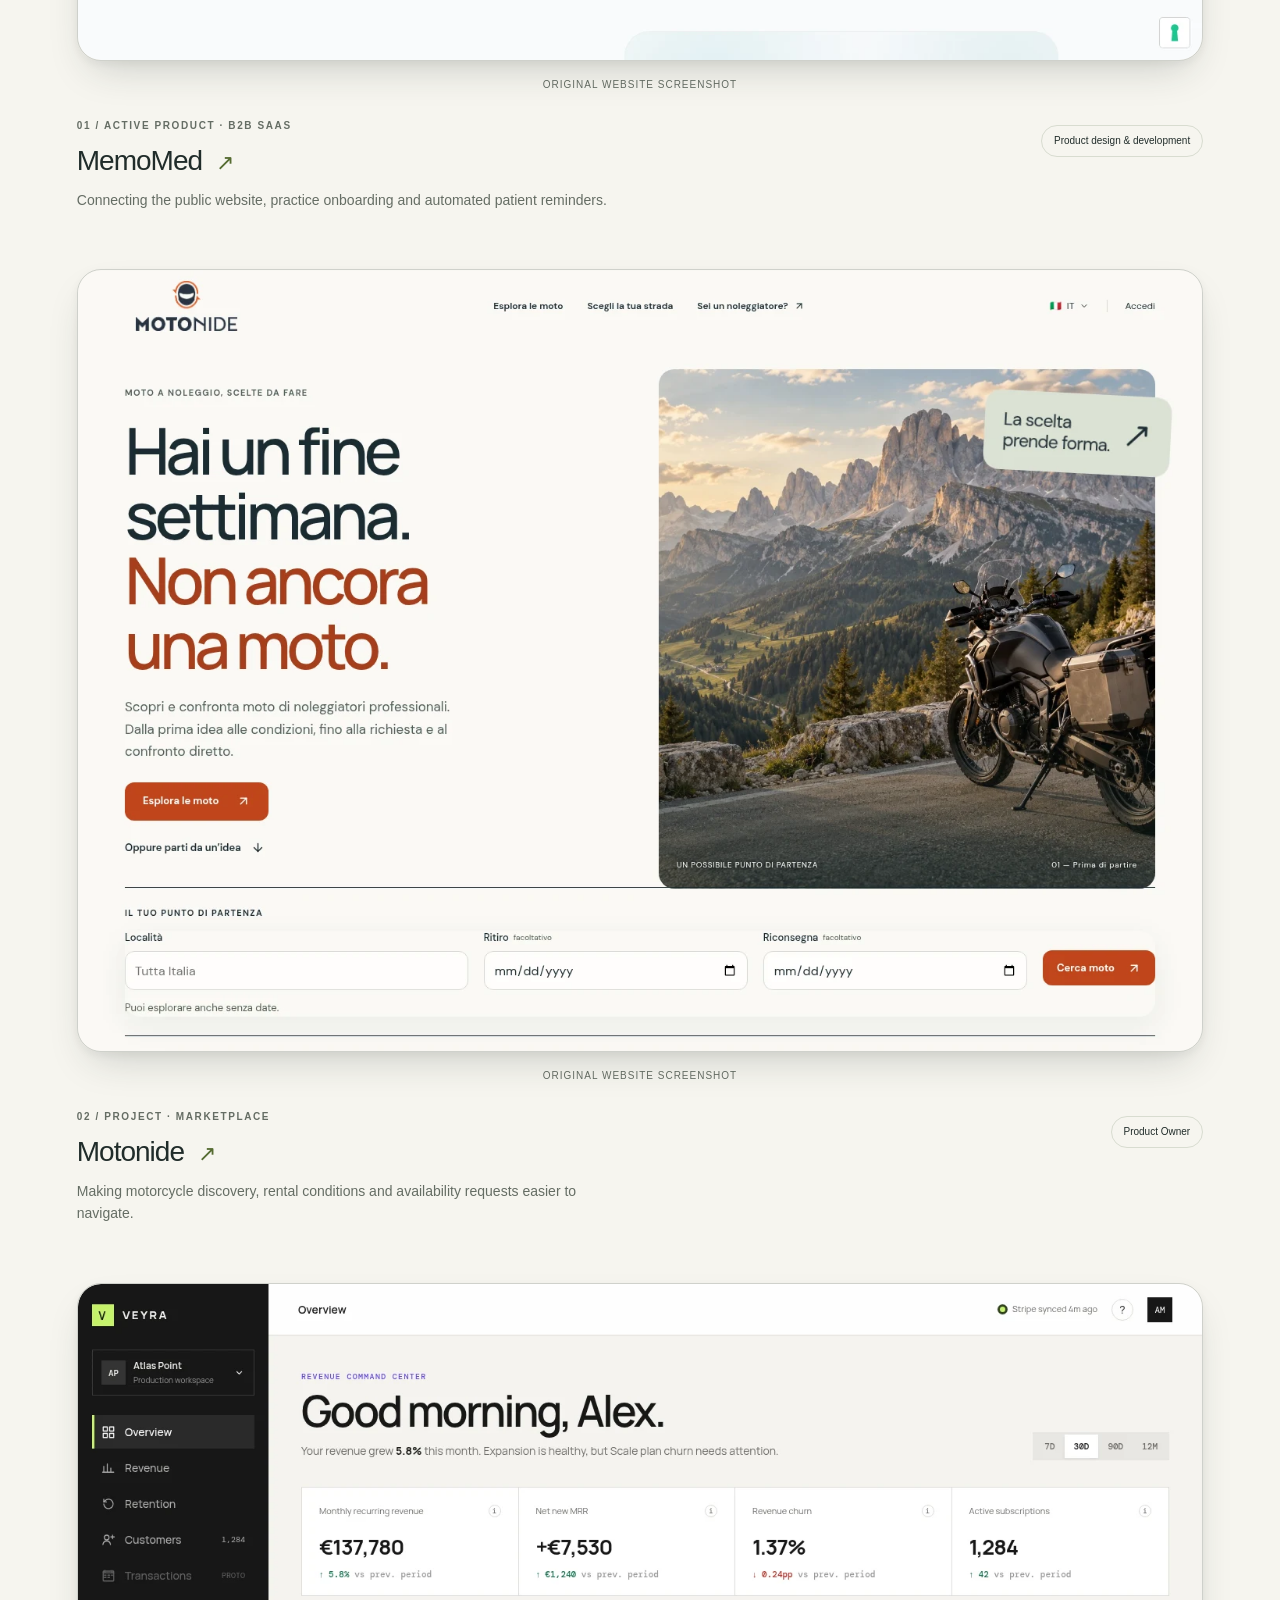
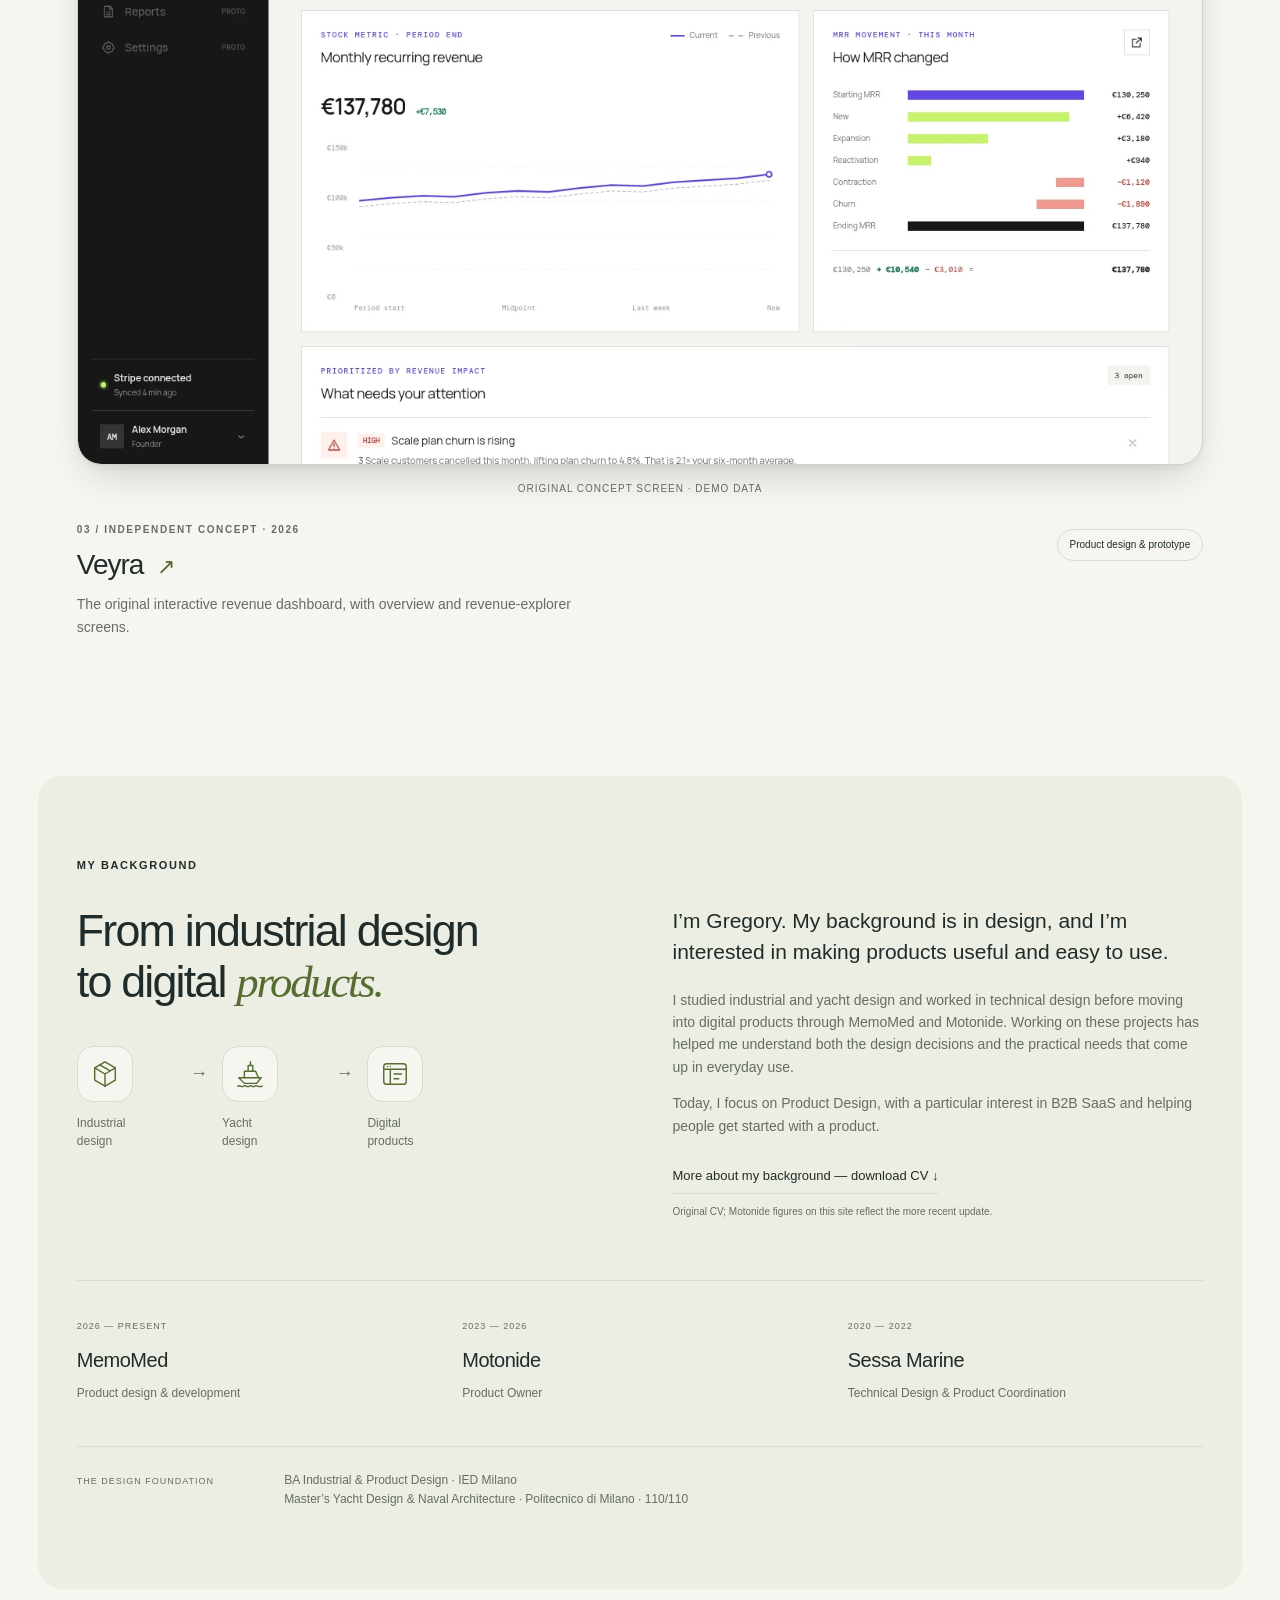
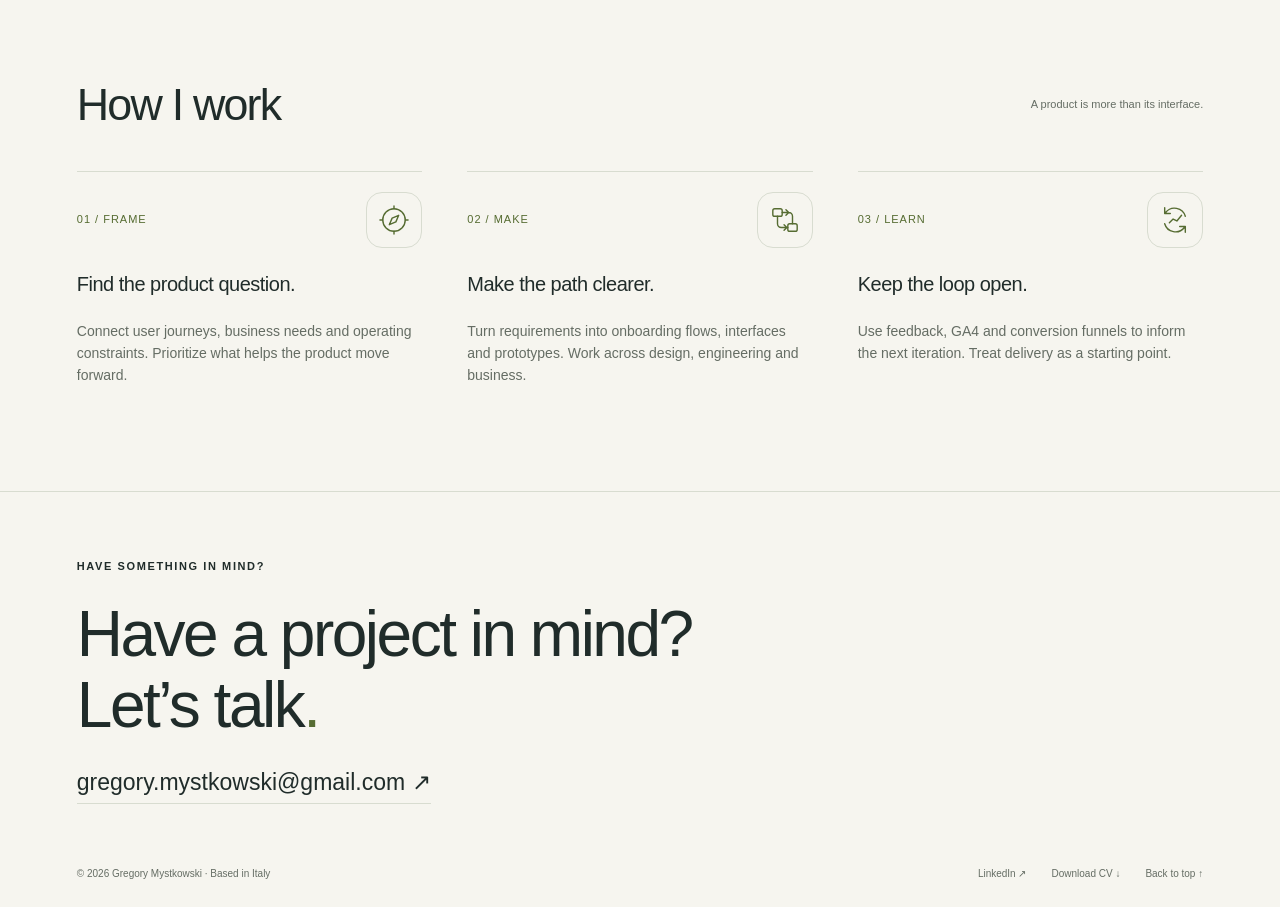
==== commit 4240d00b: "Make portfolio copy more natural and understated" ====
--- a/index.html
+++ b/index.html
@@ -1 +1 @@
-<!doctype html><html lang="en"><head><meta charset="UTF-8"><meta name="viewport" content="width=device-width, initial-scale=1"><meta name="description" content="Gregory Mystkowski — Product Designer with a founder’s perspective. Selected work in SaaS, onboarding and marketplaces."><title>Gregory Mystkowski — Product Designer</title><script>try{const lang=localStorage.getItem('language');const italian=/^\/it(?:\/|$)/.test(location.pathname);if(lang==='it'&&!italian)location.replace('/it'+location.pathname+location.search+location.hash);else if(lang==='en'&&italian)location.replace((location.pathname.slice(3)||'/')+location.search+location.hash)}catch(e){}</script><link rel="alternate" hreflang="en" href="https://gmportoflio.vercel.app/"><link rel="alternate" hreflang="it" href="https://gmportoflio.vercel.app/it/"><script>try{document.documentElement.dataset.theme=localStorage.getItem('theme')||(matchMedia('(prefers-color-scheme: dark)').matches?'dark':'light')}catch(e){}</script><link rel="stylesheet" href="/style.css"></head><body><a class="skip" href="#main">Skip to content</a><header><a class="identity" href="/" aria-label="Gregory Mystkowski home">gm<span>✳</span></a><nav aria-label="Main navigation"><a href="#work">Work</a><a href="#about">About</a><a href="#contact">Let’s talk <span>↗</span></a></nav><div class="nav-actions"><button id="theme" aria-label="Switch color theme">◐</button><a id="language" class="language-switcher" href="/it/" hreflang="it" lang="en" aria-label="Current language: English. Switch to Italian" title="Current language: English. Switch to Italian"><span class="language-flag"><svg preserveAspectRatio="xMidYMid slice" viewBox="0 0 60 40" aria-hidden="true" focusable="false"><path fill="#012169" d="M0 0h60v40H0z"/><path stroke="#fff" stroke-width="8" d="m0 0 60 40m0-40L0 40"/><path stroke="#c8102e" stroke-width="3" d="m0 0 60 40m0-40L0 40"/><path stroke="#fff" stroke-width="13" d="M30 0v40M0 20h60"/><path stroke="#c8102e" stroke-width="8" d="M30 0v40M0 20h60"/></svg></span></a><button id="menu" aria-expanded="false" aria-label="Toggle navigation">☰</button></div></header><main id="main"><section class="hero" id="top"><div class="eyebrow"><span class="status-dot"></span> GREGORY MYSTKOWSKI · PRODUCT DESIGNER</div><h1>Thoughtful design.<br>A founder’s <span class="serif">perspective.</span></h1><div class="hero-bottom"><p>I turn complex product challenges into clear, considered experiences. Shaped by design. Grounded in building real businesses.</p><a class="button" href="#work">Explore selected work <span>↓</span></a></div><div class="hero-note"><span>BASED IN ITALY / WORKING IN ENGLISH & ITALIAN</span><span>PRODUCT THINKING, FROM IDEA TO REALITY ↘</span></div></section><section id="work" class="work-section"><div class="section-heading"><h2>Selected work<span class="accent"> (03)</span></h2><span>Products, ventures & explorations / 2023—2026</span></div><article class="project memomed"><a class="project-visual" href="/work/memomed/" aria-label="Read the MemoMed case study"><div class="screenshot-frame"><img src="/public/screenshots/memomed-home.webp" alt="MemoMed public website explaining automated WhatsApp appointment reminders" width="1440" height="1000" loading="lazy" decoding="async"></div><span class="visual-label">ORIGINAL WEBSITE SCREENSHOT</span></a><div class="project-info"><div><div class="eyebrow">01 / ACTIVE PRODUCT · B2B SAAS</div><h3><a href="/work/memomed/">MemoMed <span>↗</span></a></h3><p>Connecting the public website, practice onboarding and automated patient reminders.</p></div><span class="role">Founder & Product Lead</span></div></article><article class="project motonide"><a class="project-visual" href="/work/motonide/" aria-label="Read the Motonide case study"><div class="screenshot-frame"><img src="/public/screenshots/motonide-home.webp" alt="Motonide homepage with motorcycle discovery and rental search" width="1440" height="1000" loading="lazy" decoding="async"></div><span class="visual-label">ORIGINAL WEBSITE SCREENSHOT</span></a><div class="project-info"><div><div class="eyebrow">02 / REAL VENTURE · MARKETPLACE</div><h3><a href="/work/motonide/">Motonide <span>↗</span></a></h3><p>Making motorcycle discovery, rental conditions and availability requests easier to navigate.</p></div><span class="role">Founder & Product Owner</span></div></article><article class="project veyra"><a class="project-visual" href="/work/veyra/" aria-label="Read the Veyra case study"><div class="screenshot-frame"><img src="/public/screenshots/veyra-overview.webp" alt="Veyra original overview dashboard with demo revenue indicators and charts" width="1440" height="1000" loading="lazy" decoding="async"></div><span class="visual-label">ORIGINAL CONCEPT SCREEN · DEMO DATA</span></a><div class="project-info"><div><div class="eyebrow">03 / INDEPENDENT CONCEPT · 2026</div><h3><a href="/work/veyra/">Veyra <span>↗</span></a></h3><p>The original interactive revenue dashboard, with overview and revenue-explorer screens.</p></div><span class="role">Product design & prototype</span></div></article></section><section class="about" id="about"><div class="eyebrow">A DIFFERENT ROUTE INTO PRODUCT DESIGN</div><div class="about-grid"><div class="about-heading"><h2>From physical form<br>to digital <span class="serif">possibility.</span></h2><div class="background-journey" aria-label="Design background"><div><span class="story-icon"><svg viewBox="0 0 32 32" width="32" height="32" fill="none" stroke="currentColor" stroke-width="1.5" stroke-linecap="round" stroke-linejoin="round" aria-hidden="true" focusable="false"><path d="m16 3 11 6.5v13L16 29 5 22.5v-13L16 3Z"/><path d="m5 9.5 11 6.5 11-6.5M16 16v13M10.5 6.2l11 6.5"/></svg></span><span>Industrial<br>design</span></div><span class="journey-connector" aria-hidden="true">→</span><div><span class="story-icon"><svg viewBox="0 0 32 32" width="32" height="32" fill="none" stroke="currentColor" stroke-width="1.5" stroke-linecap="round" stroke-linejoin="round" aria-hidden="true" focusable="false"><path d="M4 20h24l-5 6H10l-6-6Z"/><path d="M10 20v-7h12l3 7M14 13V7h5v6M3 29c2-2 4 2 6 0s4 2 6 0 4 2 6 0 4 2 8 0"/><path d="M16.5 7V3"/></svg></span><span>Yacht<br>design</span></div><span class="journey-connector" aria-hidden="true">→</span><div><span class="story-icon"><svg viewBox="0 0 32 32" width="32" height="32" fill="none" stroke="currentColor" stroke-width="1.5" stroke-linecap="round" stroke-linejoin="round" aria-hidden="true" focusable="false"><rect x="4" y="5" width="24" height="22" rx="3"/><path d="M4 11h24M11 11v16M15 16h8M15 21h5"/><path d="M8 8h.01M11 8h.01"/></svg></span><span>Digital<br>products</span></div></div></div><div><p class="large">I’m Gregory, a design-trained founder who cares about how products work in the real world.</p><p>My background spans industrial design, yacht design and building two digital ventures. That path taught me to connect design intent with practical constraints — and to take responsibility for what happens after launch.</p><p>Today, I’m bringing that perspective to Product Design, with a particular interest in B2B SaaS, onboarding and activation.</p><a class="text-link" href="/public/Gregory-Mystkowski-CV.pdf" download>Get the full background — download CV ↓</a><small class="cv-note">Original CV; Motonide figures on this site reflect the more recent update.</small></div></div><div class="timeline"><div><span>2026 — PRESENT</span><h3>MemoMed</h3><p>Founder & Product Lead</p></div><div><span>2023 — 2026</span><h3>Motonide</h3><p>Founder & Product Owner</p></div><div><span>2020 — 2022</span><h3>Sessa Marine</h3><p>Technical Design & Product Coordination</p></div></div><div class="education"><span>THE DESIGN FOUNDATION</span><p>BA Industrial & Product Design · IED Milano<br>Master’s Yacht Design & Naval Architecture · Politecnico di Milano · 110/110</p></div></section><section class="approach"><div class="section-heading"><h2>How I work</h2><span>A product is more than its interface.</span></div><div class="approach-grid"><article><div class="approach-step"><span>01 / FRAME</span><span class="story-icon"><svg viewBox="0 0 32 32" width="32" height="32" fill="none" stroke="currentColor" stroke-width="1.5" stroke-linecap="round" stroke-linejoin="round" aria-hidden="true" focusable="false"><circle cx="16" cy="16" r="12"/><path d="m21 11-3 7-7 3 3-7 7-3ZM16 1v3M16 28v3M1 16h3M28 16h3"/></svg></span></div><h3>Find the product question.</h3><p>Connect user journeys, business needs and operating constraints. Prioritize what helps the product move forward.</p></article><article><div class="approach-step"><span>02 / MAKE</span><span class="story-icon"><svg viewBox="0 0 32 32" width="32" height="32" fill="none" stroke="currentColor" stroke-width="1.5" stroke-linecap="round" stroke-linejoin="round" aria-hidden="true" focusable="false"><rect x="3" y="4" width="10" height="8" rx="2"/><rect x="19" y="20" width="10" height="8" rx="2"/><path d="M8 12v8a4 4 0 0 0 4 4h7M13 8h7a4 4 0 0 1 4 4v8M17 5l3 3-3 3M15 21l3 3-3 3"/></svg></span></div><h3>Make the path clearer.</h3><p>Turn requirements into onboarding flows, interfaces and prototypes. Work across design, engineering and business.</p></article><article><div class="approach-step"><span>03 / LEARN</span><span class="story-icon"><svg viewBox="0 0 32 32" width="32" height="32" fill="none" stroke="currentColor" stroke-width="1.5" stroke-linecap="round" stroke-linejoin="round" aria-hidden="true" focusable="false"><path d="M27 12a12 12 0 0 0-21-4M5 3v6h6M5 20a12 12 0 0 0 21 4M27 29v-6h-6"/><path d="m10 19 4-4 4 2 5-6"/></svg></span></div><h3>Keep the loop open.</h3><p>Use feedback, GA4 and conversion funnels to inform the next iteration. Treat delivery as a starting point.</p></article></div></section></main><footer id="contact"><div class="eyebrow">HAVE SOMETHING IN MIND?</div><h2>Good products start<br>with a conversation<span class="accent">.</span></h2><a class="contact-mail" href="mailto:gregory.mystkowski@gmail.com">gregory.mystkowski@gmail.com ↗</a><div class="footer-bottom"><span>© 2026 Gregory Mystkowski · Based in Italy</span><div><a href="https://linkedin.com/in/gmystkowski" target="_blank" rel="noopener noreferrer">LinkedIn ↗</a><a href="/public/Gregory-Mystkowski-CV.pdf" download>Download CV ↓</a><a href="#top">Back to top ↑</a></div></div></footer><script src="/app.js"></script></body></html>
+<!doctype html><html lang="en"><head><meta charset="UTF-8"><meta name="viewport" content="width=device-width, initial-scale=1"><meta name="description" content="Gregory Mystkowski — Product Designer. Selected projects in digital products, SaaS and marketplaces."><title>Gregory Mystkowski — Product Designer</title><script>try{const lang=localStorage.getItem('language');const italian=/^\/it(?:\/|$)/.test(location.pathname);if(lang==='it'&&!italian)location.replace('/it'+location.pathname+location.search+location.hash);else if(lang==='en'&&italian)location.replace((location.pathname.slice(3)||'/')+location.search+location.hash)}catch(e){}</script><link rel="alternate" hreflang="en" href="https://gmportoflio.vercel.app/"><link rel="alternate" hreflang="it" href="https://gmportoflio.vercel.app/it/"><script>try{document.documentElement.dataset.theme=localStorage.getItem('theme')||(matchMedia('(prefers-color-scheme: dark)').matches?'dark':'light')}catch(e){}</script><link rel="stylesheet" href="/style.css"></head><body><a class="skip" href="#main">Skip to content</a><header><a class="identity" href="/" aria-label="Gregory Mystkowski home">gm<span>✳</span></a><nav aria-label="Main navigation"><a href="#work">Work</a><a href="#about">About</a><a href="#contact">Let’s talk <span>↗</span></a></nav><div class="nav-actions"><button id="theme" aria-label="Switch color theme">◐</button><a id="language" class="language-switcher" href="/it/" hreflang="it" lang="en" aria-label="Current language: English. Switch to Italian" title="Current language: English. Switch to Italian"><span class="language-flag"><svg preserveAspectRatio="xMidYMid slice" viewBox="0 0 60 40" aria-hidden="true" focusable="false"><path fill="#012169" d="M0 0h60v40H0z"/><path stroke="#fff" stroke-width="8" d="m0 0 60 40m0-40L0 40"/><path stroke="#c8102e" stroke-width="3" d="m0 0 60 40m0-40L0 40"/><path stroke="#fff" stroke-width="13" d="M30 0v40M0 20h60"/><path stroke="#c8102e" stroke-width="8" d="M30 0v40M0 20h60"/></svg></span></a><button id="menu" aria-expanded="false" aria-label="Toggle navigation">☰</button></div></header><main id="main"><section class="hero" id="top"><div class="eyebrow"><span class="status-dot"></span> GREGORY MYSTKOWSKI · PRODUCT DESIGNER</div><h1>Product design.<br>A practical <span class="serif">approach.</span></h1><div class="hero-bottom"><p>I work on digital products, with an interest in how people use them and how they can improve. My background is in industrial design, with hands-on experience working on MemoMed and Motonide.</p><a class="button" href="#work">Explore selected work <span>↓</span></a></div><div class="hero-note"><span>BASED IN ITALY / WORKING IN ENGLISH & ITALIAN</span><span>DESIGN, PRODUCT AND DEVELOPMENT ↘</span></div></section><section id="work" class="work-section"><div class="section-heading"><h2>Selected work<span class="accent"> (03)</span></h2><span>Projects & explorations / 2023—2026</span></div><article class="project memomed"><a class="project-visual" href="/work/memomed/" aria-label="Read the MemoMed case study"><div class="screenshot-frame"><img src="/public/screenshots/memomed-home.webp" alt="MemoMed public website explaining automated WhatsApp appointment reminders" width="1440" height="1000" loading="lazy" decoding="async"></div><span class="visual-label">ORIGINAL WEBSITE SCREENSHOT</span></a><div class="project-info"><div><div class="eyebrow">01 / ACTIVE PRODUCT · B2B SAAS</div><h3><a href="/work/memomed/">MemoMed <span>↗</span></a></h3><p>Connecting the public website, practice onboarding and automated patient reminders.</p></div><span class="role">Product design & development</span></div></article><article class="project motonide"><a class="project-visual" href="/work/motonide/" aria-label="Read the Motonide case study"><div class="screenshot-frame"><img src="/public/screenshots/motonide-home.webp" alt="Motonide homepage with motorcycle discovery and rental search" width="1440" height="1000" loading="lazy" decoding="async"></div><span class="visual-label">ORIGINAL WEBSITE SCREENSHOT</span></a><div class="project-info"><div><div class="eyebrow">02 / PROJECT · MARKETPLACE</div><h3><a href="/work/motonide/">Motonide <span>↗</span></a></h3><p>Making motorcycle discovery, rental conditions and availability requests easier to navigate.</p></div><span class="role">Product Owner</span></div></article><article class="project veyra"><a class="project-visual" href="/work/veyra/" aria-label="Read the Veyra case study"><div class="screenshot-frame"><img src="/public/screenshots/veyra-overview.webp" alt="Veyra original overview dashboard with demo revenue indicators and charts" width="1440" height="1000" loading="lazy" decoding="async"></div><span class="visual-label">ORIGINAL CONCEPT SCREEN · DEMO DATA</span></a><div class="project-info"><div><div class="eyebrow">03 / INDEPENDENT CONCEPT · 2026</div><h3><a href="/work/veyra/">Veyra <span>↗</span></a></h3><p>The original interactive revenue dashboard, with overview and revenue-explorer screens.</p></div><span class="role">Product design & prototype</span></div></article></section><section class="about" id="about"><div class="eyebrow">MY BACKGROUND</div><div class="about-grid"><div class="about-heading"><h2>From industrial design<br>to digital <span class="serif">products.</span></h2><div class="background-journey" aria-label="Design background"><div><span class="story-icon"><svg viewBox="0 0 32 32" width="32" height="32" fill="none" stroke="currentColor" stroke-width="1.5" stroke-linecap="round" stroke-linejoin="round" aria-hidden="true" focusable="false"><path d="m16 3 11 6.5v13L16 29 5 22.5v-13L16 3Z"/><path d="m5 9.5 11 6.5 11-6.5M16 16v13M10.5 6.2l11 6.5"/></svg></span><span>Industrial<br>design</span></div><span class="journey-connector" aria-hidden="true">→</span><div><span class="story-icon"><svg viewBox="0 0 32 32" width="32" height="32" fill="none" stroke="currentColor" stroke-width="1.5" stroke-linecap="round" stroke-linejoin="round" aria-hidden="true" focusable="false"><path d="M4 20h24l-5 6H10l-6-6Z"/><path d="M10 20v-7h12l3 7M14 13V7h5v6M3 29c2-2 4 2 6 0s4 2 6 0 4 2 6 0 4 2 8 0"/><path d="M16.5 7V3"/></svg></span><span>Yacht<br>design</span></div><span class="journey-connector" aria-hidden="true">→</span><div><span class="story-icon"><svg viewBox="0 0 32 32" width="32" height="32" fill="none" stroke="currentColor" stroke-width="1.5" stroke-linecap="round" stroke-linejoin="round" aria-hidden="true" focusable="false"><rect x="4" y="5" width="24" height="22" rx="3"/><path d="M4 11h24M11 11v16M15 16h8M15 21h5"/><path d="M8 8h.01M11 8h.01"/></svg></span><span>Digital<br>products</span></div></div></div><div><p class="large">I’m Gregory. My background is in design, and I’m interested in making products useful and easy to use.</p><p>I studied industrial and yacht design and worked in technical design before moving into digital products through MemoMed and Motonide. Working on these projects has helped me understand both the design decisions and the practical needs that come up in everyday use.</p><p>Today, I focus on Product Design, with a particular interest in B2B SaaS and helping people get started with a product.</p><a class="text-link" href="/public/Gregory-Mystkowski-CV.pdf" download>More about my background — download CV ↓</a><small class="cv-note">Original CV; Motonide figures on this site reflect the more recent update.</small></div></div><div class="timeline"><div><span>2026 — PRESENT</span><h3>MemoMed</h3><p>Product design & development</p></div><div><span>2023 — 2026</span><h3>Motonide</h3><p>Product Owner</p></div><div><span>2020 — 2022</span><h3>Sessa Marine</h3><p>Technical Design & Product Coordination</p></div></div><div class="education"><span>THE DESIGN FOUNDATION</span><p>BA Industrial & Product Design · IED Milano<br>Master’s Yacht Design & Naval Architecture · Politecnico di Milano · 110/110</p></div></section><section class="approach"><div class="section-heading"><h2>How I work</h2><span>A product is more than its interface.</span></div><div class="approach-grid"><article><div class="approach-step"><span>01 / FRAME</span><span class="story-icon"><svg viewBox="0 0 32 32" width="32" height="32" fill="none" stroke="currentColor" stroke-width="1.5" stroke-linecap="round" stroke-linejoin="round" aria-hidden="true" focusable="false"><circle cx="16" cy="16" r="12"/><path d="m21 11-3 7-7 3 3-7 7-3ZM16 1v3M16 28v3M1 16h3M28 16h3"/></svg></span></div><h3>Find the product question.</h3><p>Connect user journeys, business needs and operating constraints. Prioritize what helps the product move forward.</p></article><article><div class="approach-step"><span>02 / MAKE</span><span class="story-icon"><svg viewBox="0 0 32 32" width="32" height="32" fill="none" stroke="currentColor" stroke-width="1.5" stroke-linecap="round" stroke-linejoin="round" aria-hidden="true" focusable="false"><rect x="3" y="4" width="10" height="8" rx="2"/><rect x="19" y="20" width="10" height="8" rx="2"/><path d="M8 12v8a4 4 0 0 0 4 4h7M13 8h7a4 4 0 0 1 4 4v8M17 5l3 3-3 3M15 21l3 3-3 3"/></svg></span></div><h3>Make the path clearer.</h3><p>Turn requirements into onboarding flows, interfaces and prototypes. Work across design, engineering and business.</p></article><article><div class="approach-step"><span>03 / LEARN</span><span class="story-icon"><svg viewBox="0 0 32 32" width="32" height="32" fill="none" stroke="currentColor" stroke-width="1.5" stroke-linecap="round" stroke-linejoin="round" aria-hidden="true" focusable="false"><path d="M27 12a12 12 0 0 0-21-4M5 3v6h6M5 20a12 12 0 0 0 21 4M27 29v-6h-6"/><path d="m10 19 4-4 4 2 5-6"/></svg></span></div><h3>Keep the loop open.</h3><p>Use feedback, GA4 and conversion funnels to inform the next iteration. Treat delivery as a starting point.</p></article></div></section></main><footer id="contact"><div class="eyebrow">HAVE SOMETHING IN MIND?</div><h2>Have a project in mind?<br>Let’s talk<span class="accent">.</span></h2><a class="contact-mail" href="mailto:gregory.mystkowski@gmail.com">gregory.mystkowski@gmail.com ↗</a><div class="footer-bottom"><span>© 2026 Gregory Mystkowski · Based in Italy</span><div><a href="https://linkedin.com/in/gmystkowski" target="_blank" rel="noopener noreferrer">LinkedIn ↗</a><a href="/public/Gregory-Mystkowski-CV.pdf" download>Download CV ↓</a><a href="#top">Back to top ↑</a></div></div></footer><script src="/app.js"></script></body></html>
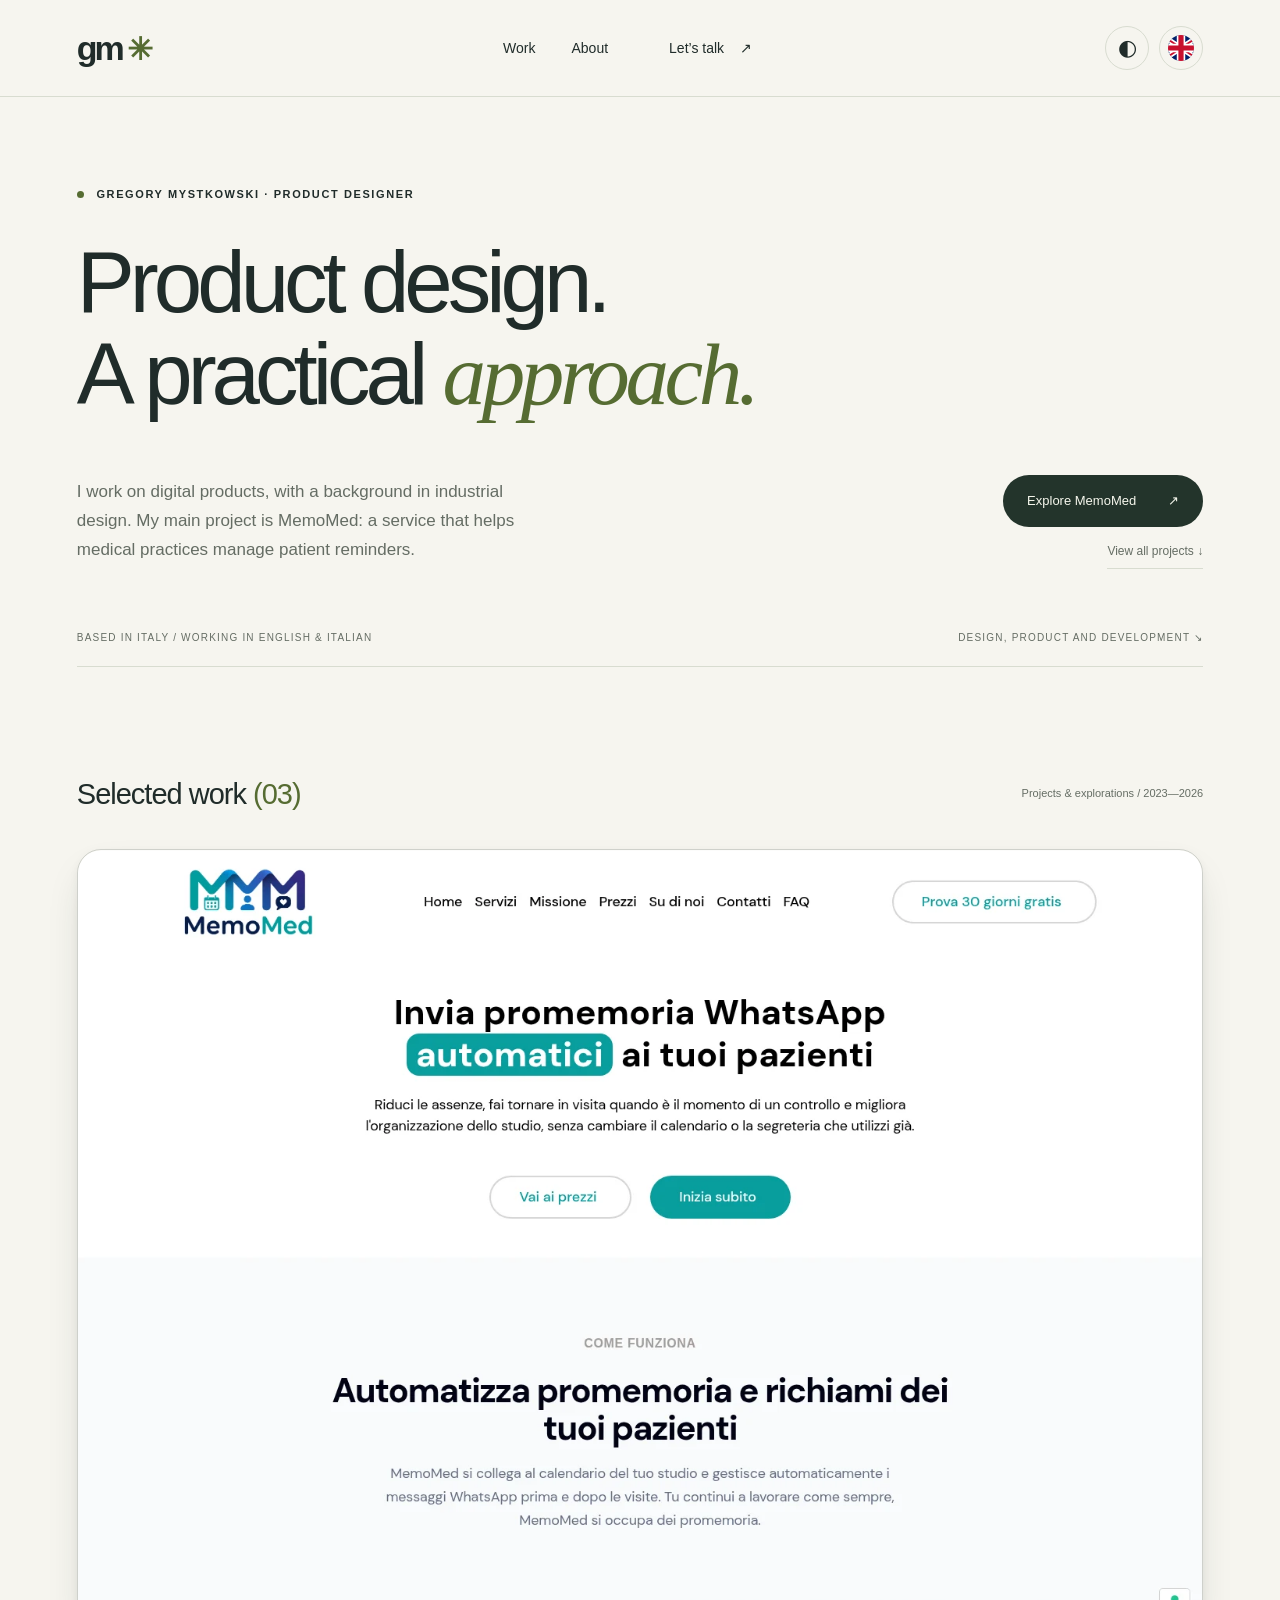
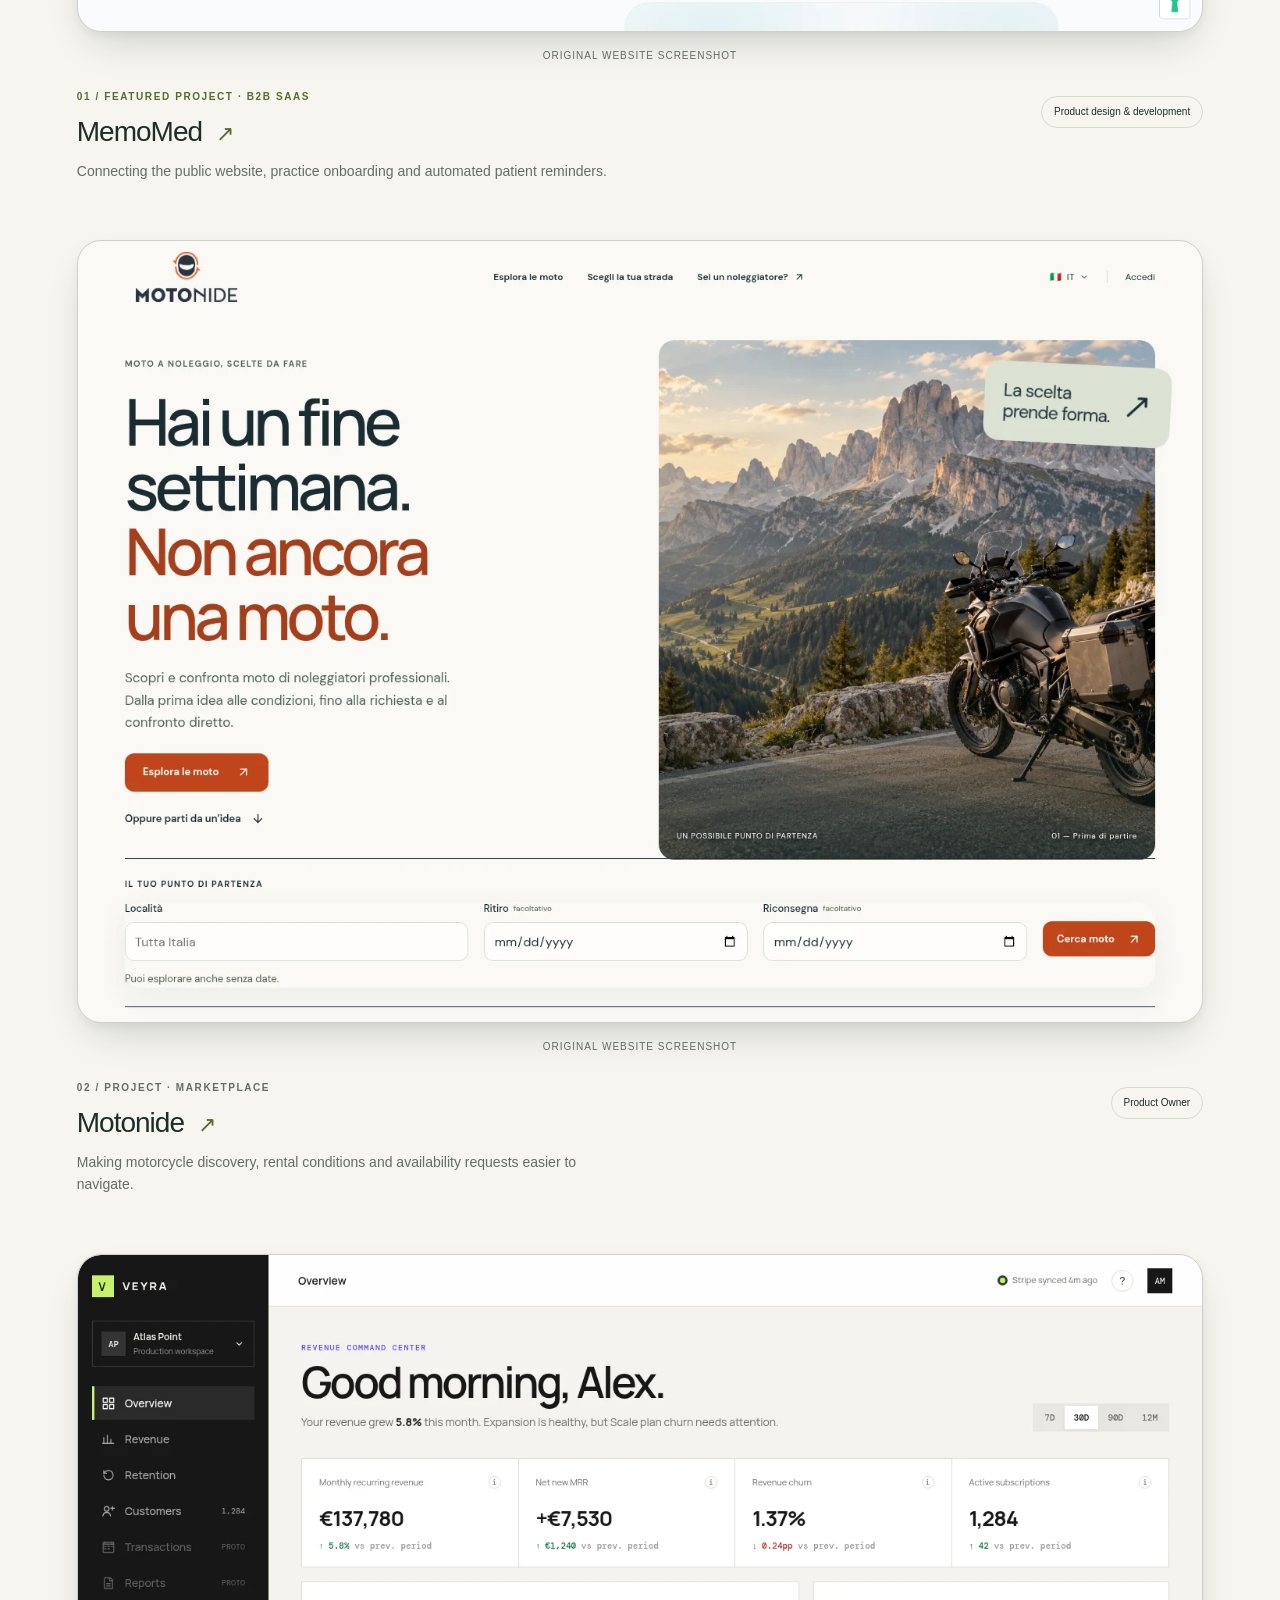
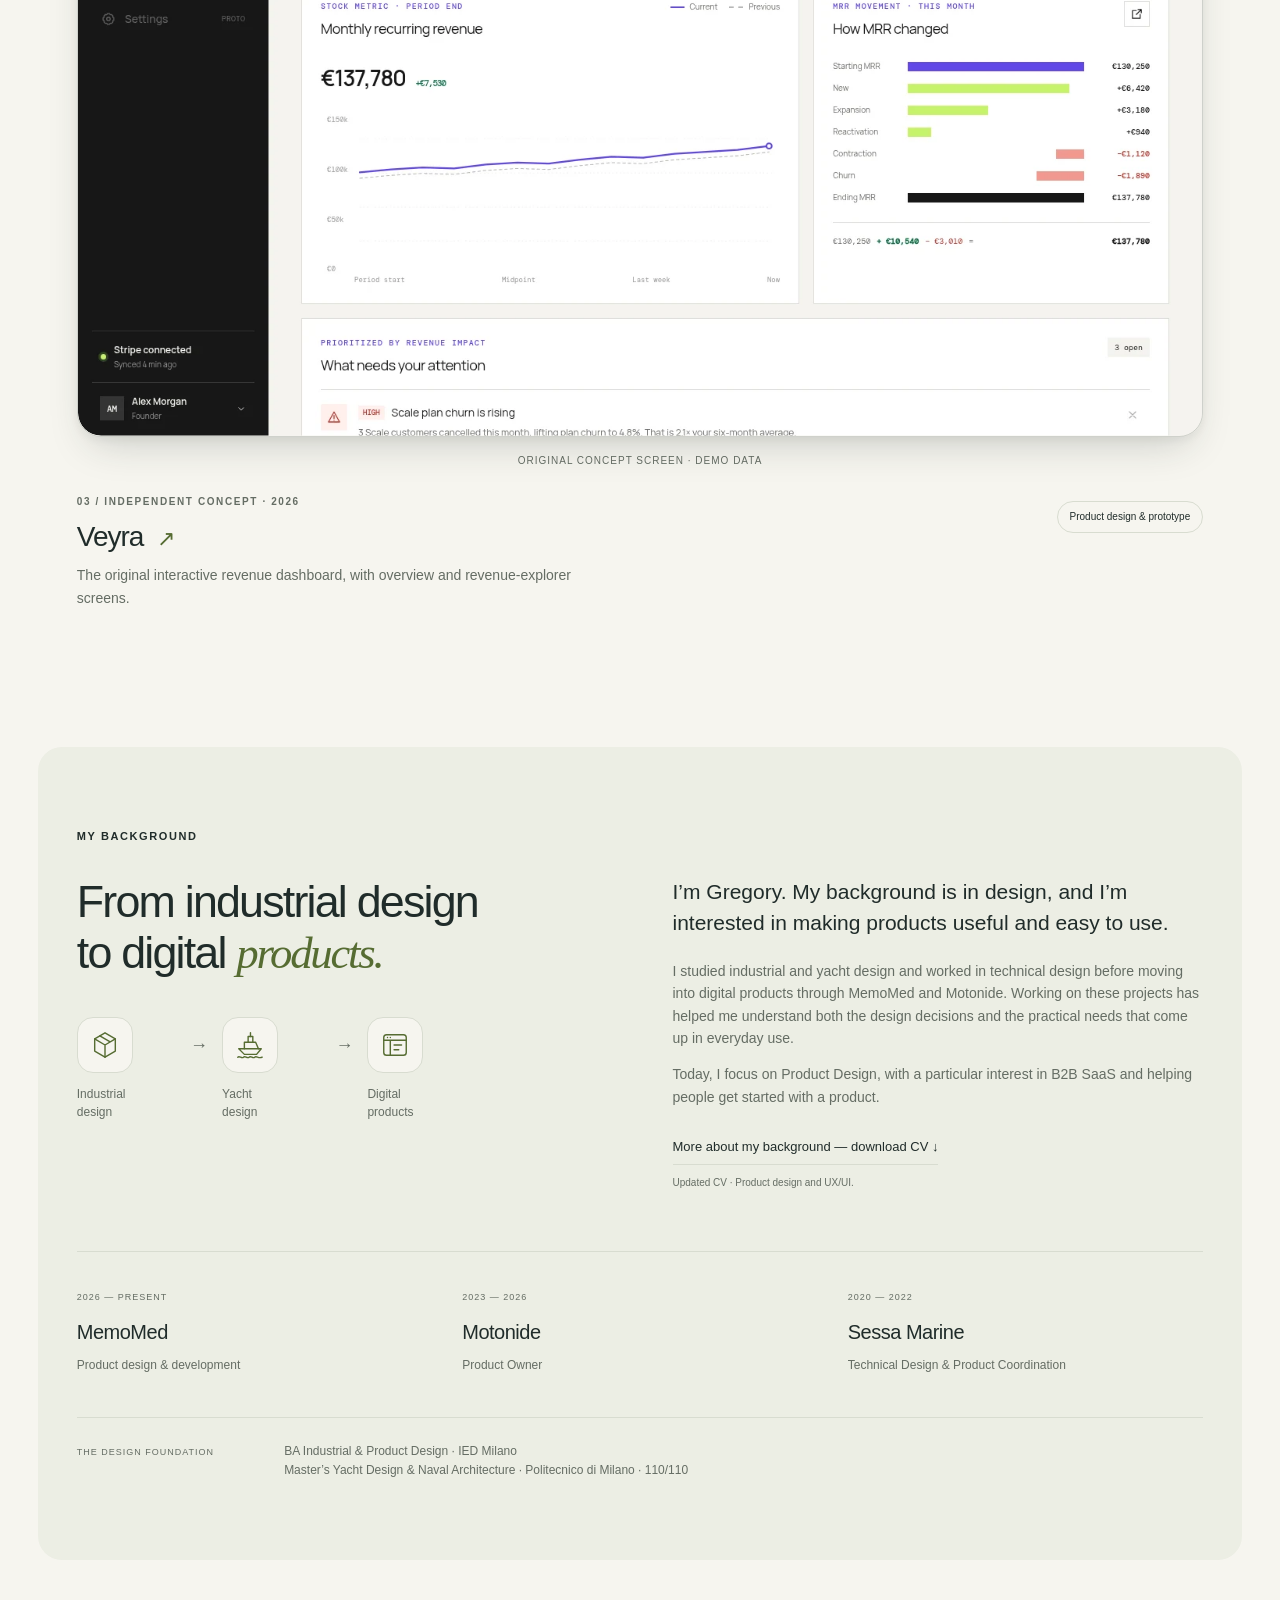
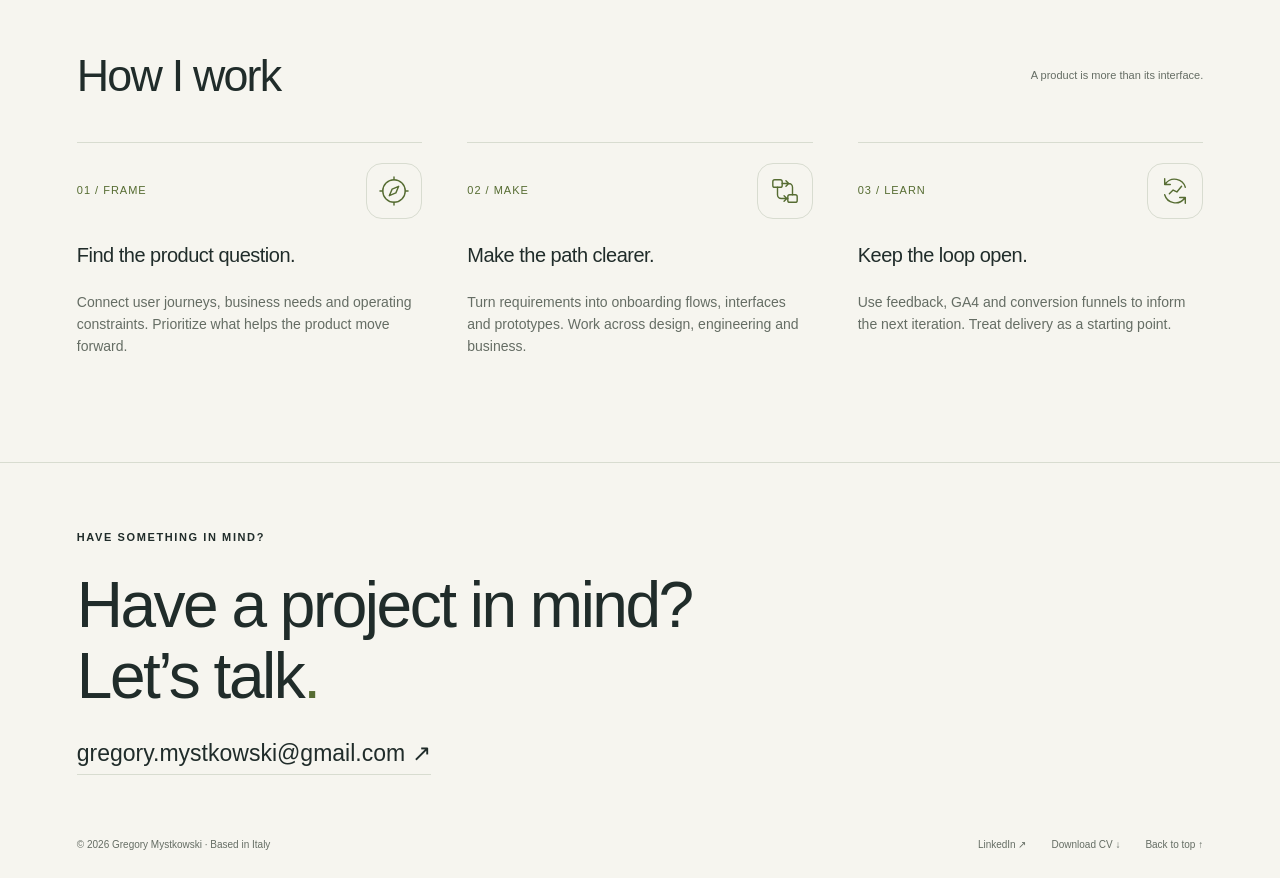
==== commit 3e282a1b: "Feature MemoMed across portfolio and updated CV" ====
--- a/index.html
+++ b/index.html
@@ -1 +1 @@
-<!doctype html><html lang="en"><head><meta charset="UTF-8"><meta name="viewport" content="width=device-width, initial-scale=1"><meta name="description" content="Gregory Mystkowski — Product Designer. Selected projects in digital products, SaaS and marketplaces."><title>Gregory Mystkowski — Product Designer</title><script>try{const lang=localStorage.getItem('language');const italian=/^\/it(?:\/|$)/.test(location.pathname);if(lang==='it'&&!italian)location.replace('/it'+location.pathname+location.search+location.hash);else if(lang==='en'&&italian)location.replace((location.pathname.slice(3)||'/')+location.search+location.hash)}catch(e){}</script><link rel="alternate" hreflang="en" href="https://gmportoflio.vercel.app/"><link rel="alternate" hreflang="it" href="https://gmportoflio.vercel.app/it/"><script>try{document.documentElement.dataset.theme=localStorage.getItem('theme')||(matchMedia('(prefers-color-scheme: dark)').matches?'dark':'light')}catch(e){}</script><link rel="stylesheet" href="/style.css"></head><body><a class="skip" href="#main">Skip to content</a><header><a class="identity" href="/" aria-label="Gregory Mystkowski home">gm<span>✳</span></a><nav aria-label="Main navigation"><a href="#work">Work</a><a href="#about">About</a><a href="#contact">Let’s talk <span>↗</span></a></nav><div class="nav-actions"><button id="theme" aria-label="Switch color theme">◐</button><a id="language" class="language-switcher" href="/it/" hreflang="it" lang="en" aria-label="Current language: English. Switch to Italian" title="Current language: English. Switch to Italian"><span class="language-flag"><svg preserveAspectRatio="xMidYMid slice" viewBox="0 0 60 40" aria-hidden="true" focusable="false"><path fill="#012169" d="M0 0h60v40H0z"/><path stroke="#fff" stroke-width="8" d="m0 0 60 40m0-40L0 40"/><path stroke="#c8102e" stroke-width="3" d="m0 0 60 40m0-40L0 40"/><path stroke="#fff" stroke-width="13" d="M30 0v40M0 20h60"/><path stroke="#c8102e" stroke-width="8" d="M30 0v40M0 20h60"/></svg></span></a><button id="menu" aria-expanded="false" aria-label="Toggle navigation">☰</button></div></header><main id="main"><section class="hero" id="top"><div class="eyebrow"><span class="status-dot"></span> GREGORY MYSTKOWSKI · PRODUCT DESIGNER</div><h1>Product design.<br>A practical <span class="serif">approach.</span></h1><div class="hero-bottom"><p>I work on digital products, with an interest in how people use them and how they can improve. My background is in industrial design, with hands-on experience working on MemoMed and Motonide.</p><a class="button" href="#work">Explore selected work <span>↓</span></a></div><div class="hero-note"><span>BASED IN ITALY / WORKING IN ENGLISH & ITALIAN</span><span>DESIGN, PRODUCT AND DEVELOPMENT ↘</span></div></section><section id="work" class="work-section"><div class="section-heading"><h2>Selected work<span class="accent"> (03)</span></h2><span>Projects & explorations / 2023—2026</span></div><article class="project memomed"><a class="project-visual" href="/work/memomed/" aria-label="Read the MemoMed case study"><div class="screenshot-frame"><img src="/public/screenshots/memomed-home.webp" alt="MemoMed public website explaining automated WhatsApp appointment reminders" width="1440" height="1000" loading="lazy" decoding="async"></div><span class="visual-label">ORIGINAL WEBSITE SCREENSHOT</span></a><div class="project-info"><div><div class="eyebrow">01 / ACTIVE PRODUCT · B2B SAAS</div><h3><a href="/work/memomed/">MemoMed <span>↗</span></a></h3><p>Connecting the public website, practice onboarding and automated patient reminders.</p></div><span class="role">Product design & development</span></div></article><article class="project motonide"><a class="project-visual" href="/work/motonide/" aria-label="Read the Motonide case study"><div class="screenshot-frame"><img src="/public/screenshots/motonide-home.webp" alt="Motonide homepage with motorcycle discovery and rental search" width="1440" height="1000" loading="lazy" decoding="async"></div><span class="visual-label">ORIGINAL WEBSITE SCREENSHOT</span></a><div class="project-info"><div><div class="eyebrow">02 / PROJECT · MARKETPLACE</div><h3><a href="/work/motonide/">Motonide <span>↗</span></a></h3><p>Making motorcycle discovery, rental conditions and availability requests easier to navigate.</p></div><span class="role">Product Owner</span></div></article><article class="project veyra"><a class="project-visual" href="/work/veyra/" aria-label="Read the Veyra case study"><div class="screenshot-frame"><img src="/public/screenshots/veyra-overview.webp" alt="Veyra original overview dashboard with demo revenue indicators and charts" width="1440" height="1000" loading="lazy" decoding="async"></div><span class="visual-label">ORIGINAL CONCEPT SCREEN · DEMO DATA</span></a><div class="project-info"><div><div class="eyebrow">03 / INDEPENDENT CONCEPT · 2026</div><h3><a href="/work/veyra/">Veyra <span>↗</span></a></h3><p>The original interactive revenue dashboard, with overview and revenue-explorer screens.</p></div><span class="role">Product design & prototype</span></div></article></section><section class="about" id="about"><div class="eyebrow">MY BACKGROUND</div><div class="about-grid"><div class="about-heading"><h2>From industrial design<br>to digital <span class="serif">products.</span></h2><div class="background-journey" aria-label="Design background"><div><span class="story-icon"><svg viewBox="0 0 32 32" width="32" height="32" fill="none" stroke="currentColor" stroke-width="1.5" stroke-linecap="round" stroke-linejoin="round" aria-hidden="true" focusable="false"><path d="m16 3 11 6.5v13L16 29 5 22.5v-13L16 3Z"/><path d="m5 9.5 11 6.5 11-6.5M16 16v13M10.5 6.2l11 6.5"/></svg></span><span>Industrial<br>design</span></div><span class="journey-connector" aria-hidden="true">→</span><div><span class="story-icon"><svg viewBox="0 0 32 32" width="32" height="32" fill="none" stroke="currentColor" stroke-width="1.5" stroke-linecap="round" stroke-linejoin="round" aria-hidden="true" focusable="false"><path d="M4 20h24l-5 6H10l-6-6Z"/><path d="M10 20v-7h12l3 7M14 13V7h5v6M3 29c2-2 4 2 6 0s4 2 6 0 4 2 6 0 4 2 8 0"/><path d="M16.5 7V3"/></svg></span><span>Yacht<br>design</span></div><span class="journey-connector" aria-hidden="true">→</span><div><span class="story-icon"><svg viewBox="0 0 32 32" width="32" height="32" fill="none" stroke="currentColor" stroke-width="1.5" stroke-linecap="round" stroke-linejoin="round" aria-hidden="true" focusable="false"><rect x="4" y="5" width="24" height="22" rx="3"/><path d="M4 11h24M11 11v16M15 16h8M15 21h5"/><path d="M8 8h.01M11 8h.01"/></svg></span><span>Digital<br>products</span></div></div></div><div><p class="large">I’m Gregory. My background is in design, and I’m interested in making products useful and easy to use.</p><p>I studied industrial and yacht design and worked in technical design before moving into digital products through MemoMed and Motonide. Working on these projects has helped me understand both the design decisions and the practical needs that come up in everyday use.</p><p>Today, I focus on Product Design, with a particular interest in B2B SaaS and helping people get started with a product.</p><a class="text-link" href="/public/Gregory-Mystkowski-CV.pdf" download>More about my background — download CV ↓</a><small class="cv-note">Original CV; Motonide figures on this site reflect the more recent update.</small></div></div><div class="timeline"><div><span>2026 — PRESENT</span><h3>MemoMed</h3><p>Product design & development</p></div><div><span>2023 — 2026</span><h3>Motonide</h3><p>Product Owner</p></div><div><span>2020 — 2022</span><h3>Sessa Marine</h3><p>Technical Design & Product Coordination</p></div></div><div class="education"><span>THE DESIGN FOUNDATION</span><p>BA Industrial & Product Design · IED Milano<br>Master’s Yacht Design & Naval Architecture · Politecnico di Milano · 110/110</p></div></section><section class="approach"><div class="section-heading"><h2>How I work</h2><span>A product is more than its interface.</span></div><div class="approach-grid"><article><div class="approach-step"><span>01 / FRAME</span><span class="story-icon"><svg viewBox="0 0 32 32" width="32" height="32" fill="none" stroke="currentColor" stroke-width="1.5" stroke-linecap="round" stroke-linejoin="round" aria-hidden="true" focusable="false"><circle cx="16" cy="16" r="12"/><path d="m21 11-3 7-7 3 3-7 7-3ZM16 1v3M16 28v3M1 16h3M28 16h3"/></svg></span></div><h3>Find the product question.</h3><p>Connect user journeys, business needs and operating constraints. Prioritize what helps the product move forward.</p></article><article><div class="approach-step"><span>02 / MAKE</span><span class="story-icon"><svg viewBox="0 0 32 32" width="32" height="32" fill="none" stroke="currentColor" stroke-width="1.5" stroke-linecap="round" stroke-linejoin="round" aria-hidden="true" focusable="false"><rect x="3" y="4" width="10" height="8" rx="2"/><rect x="19" y="20" width="10" height="8" rx="2"/><path d="M8 12v8a4 4 0 0 0 4 4h7M13 8h7a4 4 0 0 1 4 4v8M17 5l3 3-3 3M15 21l3 3-3 3"/></svg></span></div><h3>Make the path clearer.</h3><p>Turn requirements into onboarding flows, interfaces and prototypes. Work across design, engineering and business.</p></article><article><div class="approach-step"><span>03 / LEARN</span><span class="story-icon"><svg viewBox="0 0 32 32" width="32" height="32" fill="none" stroke="currentColor" stroke-width="1.5" stroke-linecap="round" stroke-linejoin="round" aria-hidden="true" focusable="false"><path d="M27 12a12 12 0 0 0-21-4M5 3v6h6M5 20a12 12 0 0 0 21 4M27 29v-6h-6"/><path d="m10 19 4-4 4 2 5-6"/></svg></span></div><h3>Keep the loop open.</h3><p>Use feedback, GA4 and conversion funnels to inform the next iteration. Treat delivery as a starting point.</p></article></div></section></main><footer id="contact"><div class="eyebrow">HAVE SOMETHING IN MIND?</div><h2>Have a project in mind?<br>Let’s talk<span class="accent">.</span></h2><a class="contact-mail" href="mailto:gregory.mystkowski@gmail.com">gregory.mystkowski@gmail.com ↗</a><div class="footer-bottom"><span>© 2026 Gregory Mystkowski · Based in Italy</span><div><a href="https://linkedin.com/in/gmystkowski" target="_blank" rel="noopener noreferrer">LinkedIn ↗</a><a href="/public/Gregory-Mystkowski-CV.pdf" download>Download CV ↓</a><a href="#top">Back to top ↑</a></div></div></footer><script src="/app.js"></script></body></html>
+<!doctype html><html lang="en"><head><meta charset="UTF-8"><meta name="viewport" content="width=device-width, initial-scale=1"><meta name="description" content="Gregory Mystkowski — Product Designer. Selected projects in digital products, SaaS and marketplaces."><title>Gregory Mystkowski — Product Designer</title><script>try{const lang=localStorage.getItem('language');const italian=/^\/it(?:\/|$)/.test(location.pathname);if(lang==='it'&&!italian)location.replace('/it'+location.pathname+location.search+location.hash);else if(lang==='en'&&italian)location.replace((location.pathname.slice(3)||'/')+location.search+location.hash)}catch(e){}</script><link rel="alternate" hreflang="en" href="https://gmportoflio.vercel.app/"><link rel="alternate" hreflang="it" href="https://gmportoflio.vercel.app/it/"><script>try{document.documentElement.dataset.theme=localStorage.getItem('theme')||(matchMedia('(prefers-color-scheme: dark)').matches?'dark':'light')}catch(e){}</script><link rel="stylesheet" href="/style.css"></head><body><a class="skip" href="#main">Skip to content</a><header><a class="identity" href="/" aria-label="Gregory Mystkowski home">gm<span>✳</span></a><nav aria-label="Main navigation"><a href="#work">Work</a><a href="#about">About</a><a href="#contact">Let’s talk <span>↗</span></a></nav><div class="nav-actions"><button id="theme" aria-label="Switch color theme">◐</button><a id="language" class="language-switcher" href="/it/" hreflang="it" lang="en" aria-label="Current language: English. Switch to Italian" title="Current language: English. Switch to Italian"><span class="language-flag"><svg preserveAspectRatio="xMidYMid slice" viewBox="0 0 60 40" aria-hidden="true" focusable="false"><path fill="#012169" d="M0 0h60v40H0z"/><path stroke="#fff" stroke-width="8" d="m0 0 60 40m0-40L0 40"/><path stroke="#c8102e" stroke-width="3" d="m0 0 60 40m0-40L0 40"/><path stroke="#fff" stroke-width="13" d="M30 0v40M0 20h60"/><path stroke="#c8102e" stroke-width="8" d="M30 0v40M0 20h60"/></svg></span></a><button id="menu" aria-expanded="false" aria-label="Toggle navigation">☰</button></div></header><main id="main"><section class="hero" id="top"><div class="eyebrow"><span class="status-dot"></span> GREGORY MYSTKOWSKI · PRODUCT DESIGNER</div><h1>Product design.<br>A practical <span class="serif">approach.</span></h1><div class="hero-bottom"><p>I work on digital products, with a background in industrial design. My main project is MemoMed: a service that helps medical practices manage patient reminders.</p><div class="hero-actions"><a class="button" href="/work/memomed/">Explore MemoMed <span>↗</span></a><a class="text-link" href="#work">View all projects ↓</a></div></div><div class="hero-note"><span>BASED IN ITALY / WORKING IN ENGLISH & ITALIAN</span><span>DESIGN, PRODUCT AND DEVELOPMENT ↘</span></div></section><section id="work" class="work-section"><div class="section-heading"><h2>Selected work<span class="accent"> (03)</span></h2><span>Projects & explorations / 2023—2026</span></div><article class="project memomed featured-project"><a class="project-visual" href="/work/memomed/" aria-label="Read the MemoMed case study"><div class="screenshot-frame"><img src="/public/screenshots/memomed-home.webp" alt="MemoMed public website explaining automated WhatsApp appointment reminders" width="1440" height="1000" loading="lazy" decoding="async"></div><span class="visual-label">ORIGINAL WEBSITE SCREENSHOT</span></a><div class="project-info"><div><div class="eyebrow">01 / FEATURED PROJECT · B2B SAAS</div><h3><a href="/work/memomed/">MemoMed <span>↗</span></a></h3><p>Connecting the public website, practice onboarding and automated patient reminders.</p></div><span class="role">Product design & development</span></div></article><article class="project motonide"><a class="project-visual" href="/work/motonide/" aria-label="Read the Motonide case study"><div class="screenshot-frame"><img src="/public/screenshots/motonide-home.webp" alt="Motonide homepage with motorcycle discovery and rental search" width="1440" height="1000" loading="lazy" decoding="async"></div><span class="visual-label">ORIGINAL WEBSITE SCREENSHOT</span></a><div class="project-info"><div><div class="eyebrow">02 / PROJECT · MARKETPLACE</div><h3><a href="/work/motonide/">Motonide <span>↗</span></a></h3><p>Making motorcycle discovery, rental conditions and availability requests easier to navigate.</p></div><span class="role">Product Owner</span></div></article><article class="project veyra"><a class="project-visual" href="/work/veyra/" aria-label="Read the Veyra case study"><div class="screenshot-frame"><img src="/public/screenshots/veyra-overview.webp" alt="Veyra original overview dashboard with demo revenue indicators and charts" width="1440" height="1000" loading="lazy" decoding="async"></div><span class="visual-label">ORIGINAL CONCEPT SCREEN · DEMO DATA</span></a><div class="project-info"><div><div class="eyebrow">03 / INDEPENDENT CONCEPT · 2026</div><h3><a href="/work/veyra/">Veyra <span>↗</span></a></h3><p>The original interactive revenue dashboard, with overview and revenue-explorer screens.</p></div><span class="role">Product design & prototype</span></div></article></section><section class="about" id="about"><div class="eyebrow">MY BACKGROUND</div><div class="about-grid"><div class="about-heading"><h2>From industrial design<br>to digital <span class="serif">products.</span></h2><div class="background-journey" aria-label="Design background"><div><span class="story-icon"><svg viewBox="0 0 32 32" width="32" height="32" fill="none" stroke="currentColor" stroke-width="1.5" stroke-linecap="round" stroke-linejoin="round" aria-hidden="true" focusable="false"><path d="m16 3 11 6.5v13L16 29 5 22.5v-13L16 3Z"/><path d="m5 9.5 11 6.5 11-6.5M16 16v13M10.5 6.2l11 6.5"/></svg></span><span>Industrial<br>design</span></div><span class="journey-connector" aria-hidden="true">→</span><div><span class="story-icon"><svg viewBox="0 0 32 32" width="32" height="32" fill="none" stroke="currentColor" stroke-width="1.5" stroke-linecap="round" stroke-linejoin="round" aria-hidden="true" focusable="false"><path d="M4 20h24l-5 6H10l-6-6Z"/><path d="M10 20v-7h12l3 7M14 13V7h5v6M3 29c2-2 4 2 6 0s4 2 6 0 4 2 6 0 4 2 8 0"/><path d="M16.5 7V3"/></svg></span><span>Yacht<br>design</span></div><span class="journey-connector" aria-hidden="true">→</span><div><span class="story-icon"><svg viewBox="0 0 32 32" width="32" height="32" fill="none" stroke="currentColor" stroke-width="1.5" stroke-linecap="round" stroke-linejoin="round" aria-hidden="true" focusable="false"><rect x="4" y="5" width="24" height="22" rx="3"/><path d="M4 11h24M11 11v16M15 16h8M15 21h5"/><path d="M8 8h.01M11 8h.01"/></svg></span><span>Digital<br>products</span></div></div></div><div><p class="large">I’m Gregory. My background is in design, and I’m interested in making products useful and easy to use.</p><p>I studied industrial and yacht design and worked in technical design before moving into digital products through MemoMed and Motonide. Working on these projects has helped me understand both the design decisions and the practical needs that come up in everyday use.</p><p>Today, I focus on Product Design, with a particular interest in B2B SaaS and helping people get started with a product.</p><a class="text-link" href="/public/Gregory-Mystkowski-CV.pdf" download>More about my background — download CV ↓</a><small class="cv-note">Updated CV · Product design and UX/UI.</small></div></div><div class="timeline"><div><span>2026 — PRESENT</span><h3>MemoMed</h3><p>Product design & development</p></div><div><span>2023 — 2026</span><h3>Motonide</h3><p>Product Owner</p></div><div><span>2020 — 2022</span><h3>Sessa Marine</h3><p>Technical Design & Product Coordination</p></div></div><div class="education"><span>THE DESIGN FOUNDATION</span><p>BA Industrial & Product Design · IED Milano<br>Master’s Yacht Design & Naval Architecture · Politecnico di Milano · 110/110</p></div></section><section class="approach"><div class="section-heading"><h2>How I work</h2><span>A product is more than its interface.</span></div><div class="approach-grid"><article><div class="approach-step"><span>01 / FRAME</span><span class="story-icon"><svg viewBox="0 0 32 32" width="32" height="32" fill="none" stroke="currentColor" stroke-width="1.5" stroke-linecap="round" stroke-linejoin="round" aria-hidden="true" focusable="false"><circle cx="16" cy="16" r="12"/><path d="m21 11-3 7-7 3 3-7 7-3ZM16 1v3M16 28v3M1 16h3M28 16h3"/></svg></span></div><h3>Find the product question.</h3><p>Connect user journeys, business needs and operating constraints. Prioritize what helps the product move forward.</p></article><article><div class="approach-step"><span>02 / MAKE</span><span class="story-icon"><svg viewBox="0 0 32 32" width="32" height="32" fill="none" stroke="currentColor" stroke-width="1.5" stroke-linecap="round" stroke-linejoin="round" aria-hidden="true" focusable="false"><rect x="3" y="4" width="10" height="8" rx="2"/><rect x="19" y="20" width="10" height="8" rx="2"/><path d="M8 12v8a4 4 0 0 0 4 4h7M13 8h7a4 4 0 0 1 4 4v8M17 5l3 3-3 3M15 21l3 3-3 3"/></svg></span></div><h3>Make the path clearer.</h3><p>Turn requirements into onboarding flows, interfaces and prototypes. Work across design, engineering and business.</p></article><article><div class="approach-step"><span>03 / LEARN</span><span class="story-icon"><svg viewBox="0 0 32 32" width="32" height="32" fill="none" stroke="currentColor" stroke-width="1.5" stroke-linecap="round" stroke-linejoin="round" aria-hidden="true" focusable="false"><path d="M27 12a12 12 0 0 0-21-4M5 3v6h6M5 20a12 12 0 0 0 21 4M27 29v-6h-6"/><path d="m10 19 4-4 4 2 5-6"/></svg></span></div><h3>Keep the loop open.</h3><p>Use feedback, GA4 and conversion funnels to inform the next iteration. Treat delivery as a starting point.</p></article></div></section></main><footer id="contact"><div class="eyebrow">HAVE SOMETHING IN MIND?</div><h2>Have a project in mind?<br>Let’s talk<span class="accent">.</span></h2><a class="contact-mail" href="mailto:gregory.mystkowski@gmail.com">gregory.mystkowski@gmail.com ↗</a><div class="footer-bottom"><span>© 2026 Gregory Mystkowski · Based in Italy</span><div><a href="https://linkedin.com/in/gmystkowski" target="_blank" rel="noopener noreferrer">LinkedIn ↗</a><a href="/public/Gregory-Mystkowski-CV.pdf" download>Download CV ↓</a><a href="#top">Back to top ↑</a></div></div></footer><script src="/app.js"></script></body></html>
--- a/style.css
+++ b/style.css
@@ -71,3 +71,9 @@
 .language-flag{display:block;width:26px;height:26px;border-radius:50%;overflow:hidden;isolation:isolate}
 .language-flag svg{display:block;width:100%;height:100%}
 .language-switcher:hover{border-color:var(--accent);background:var(--surface)}
+
+/* Give the main project a direct entry point while keeping all work accessible. */
+.hero-actions{display:flex;flex-direction:column;align-items:flex-end;flex-shrink:0}
+.hero-actions .text-link{font-size:12px;color:var(--muted)}
+.featured-project .project-info .eyebrow{color:var(--accent)}
+@media(max-width:600px){.hero-actions{align-items:flex-start}}
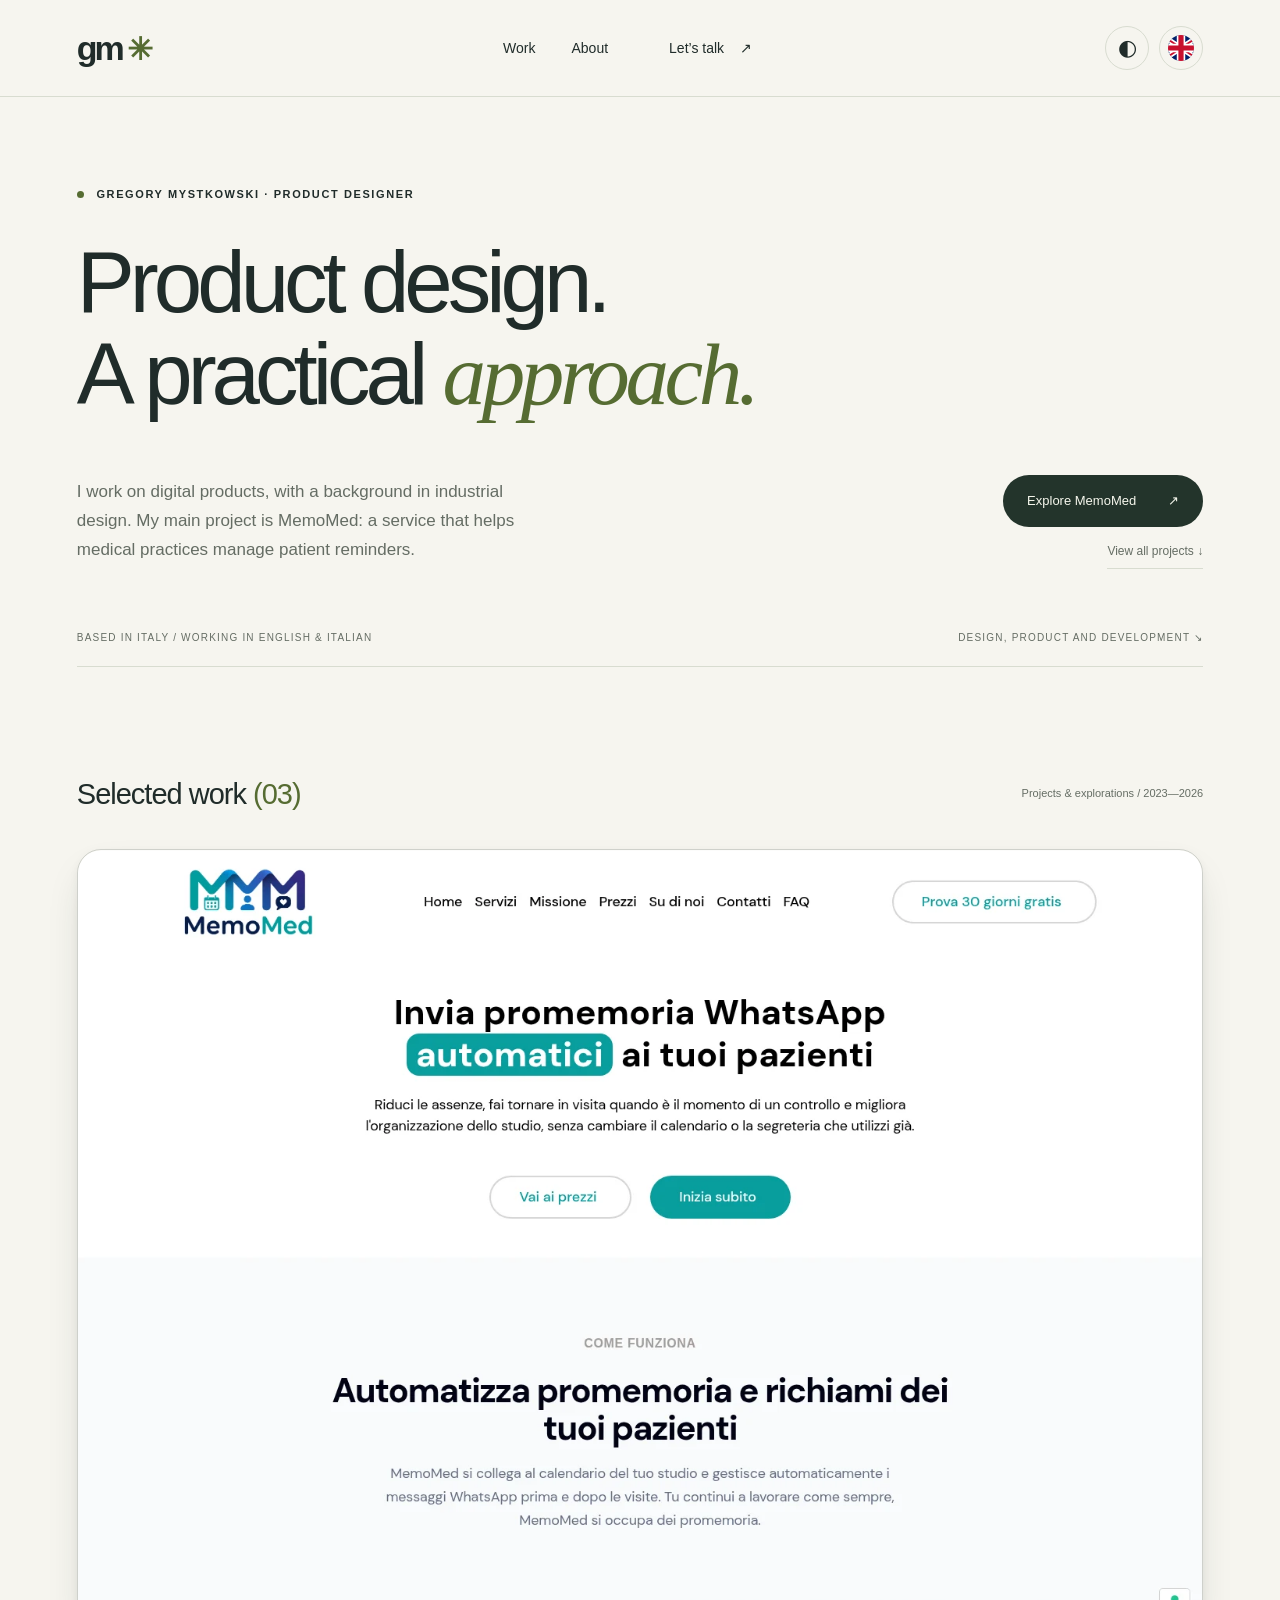
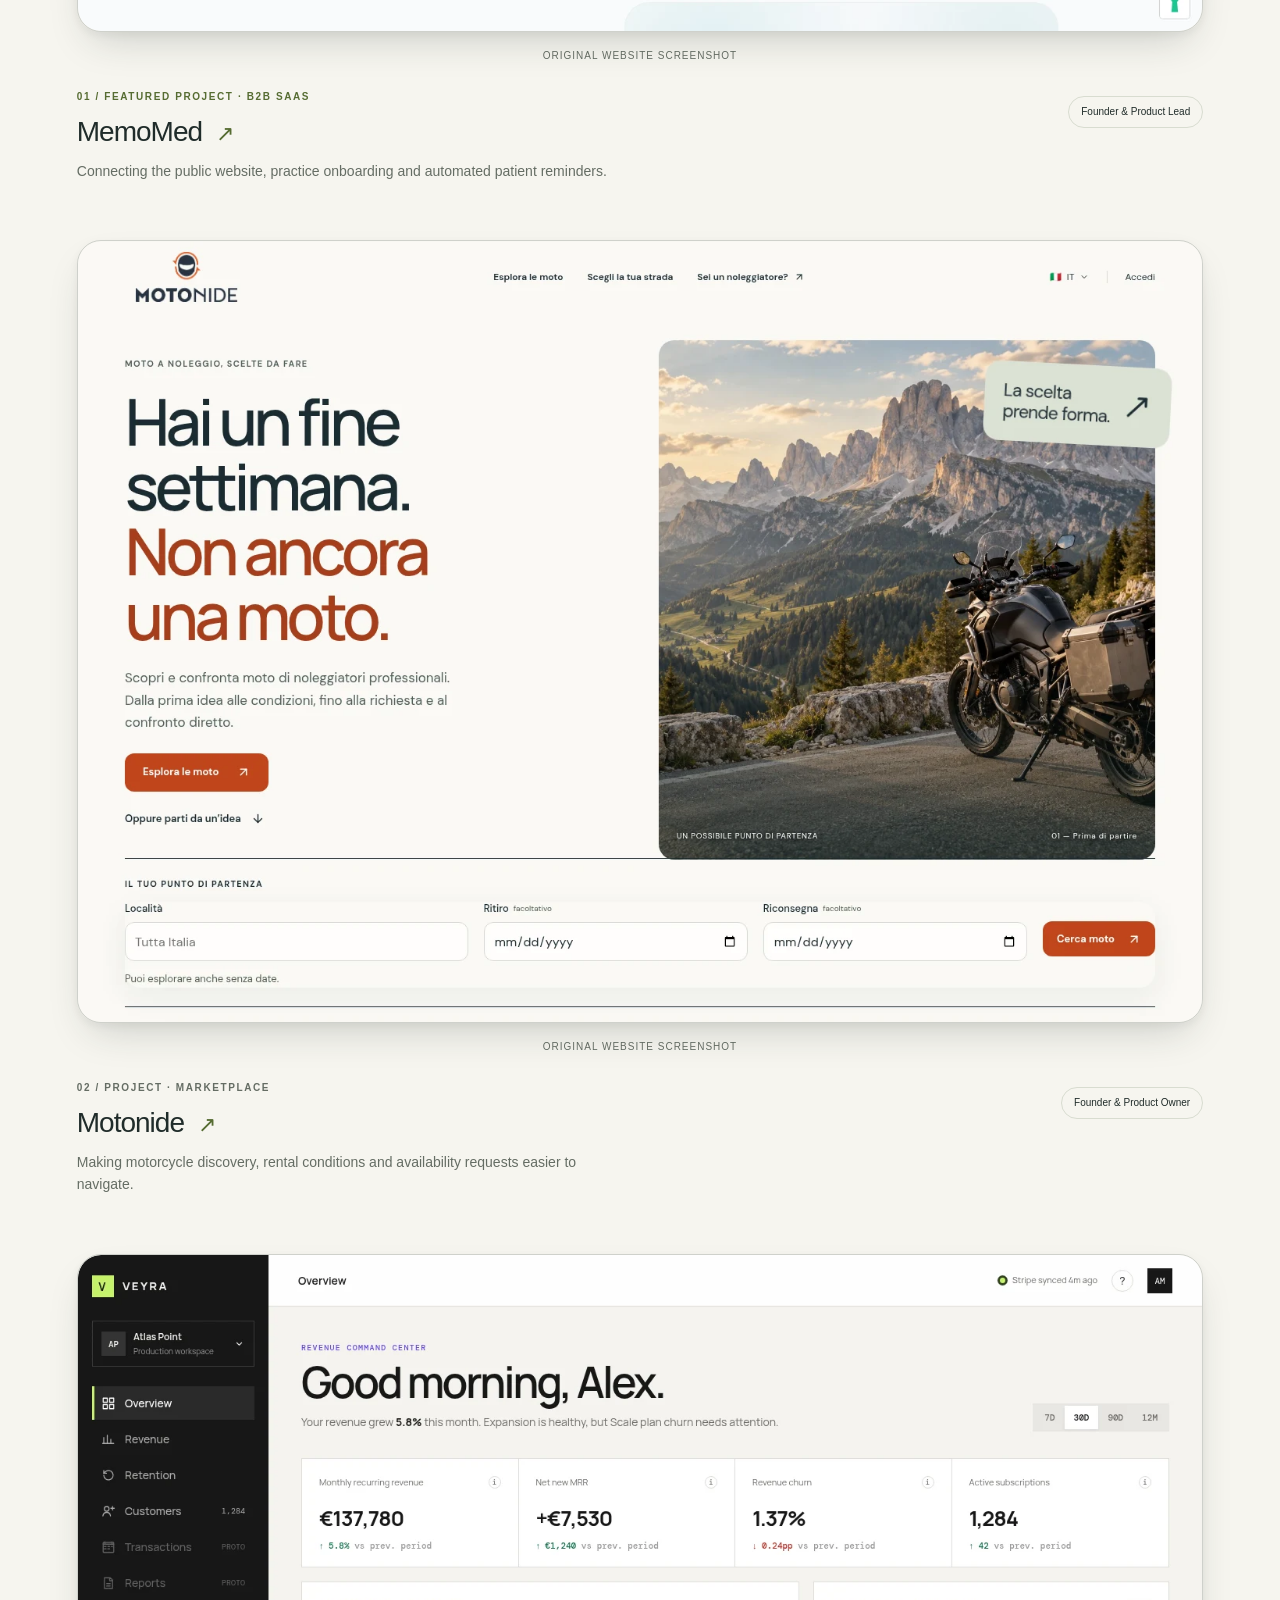
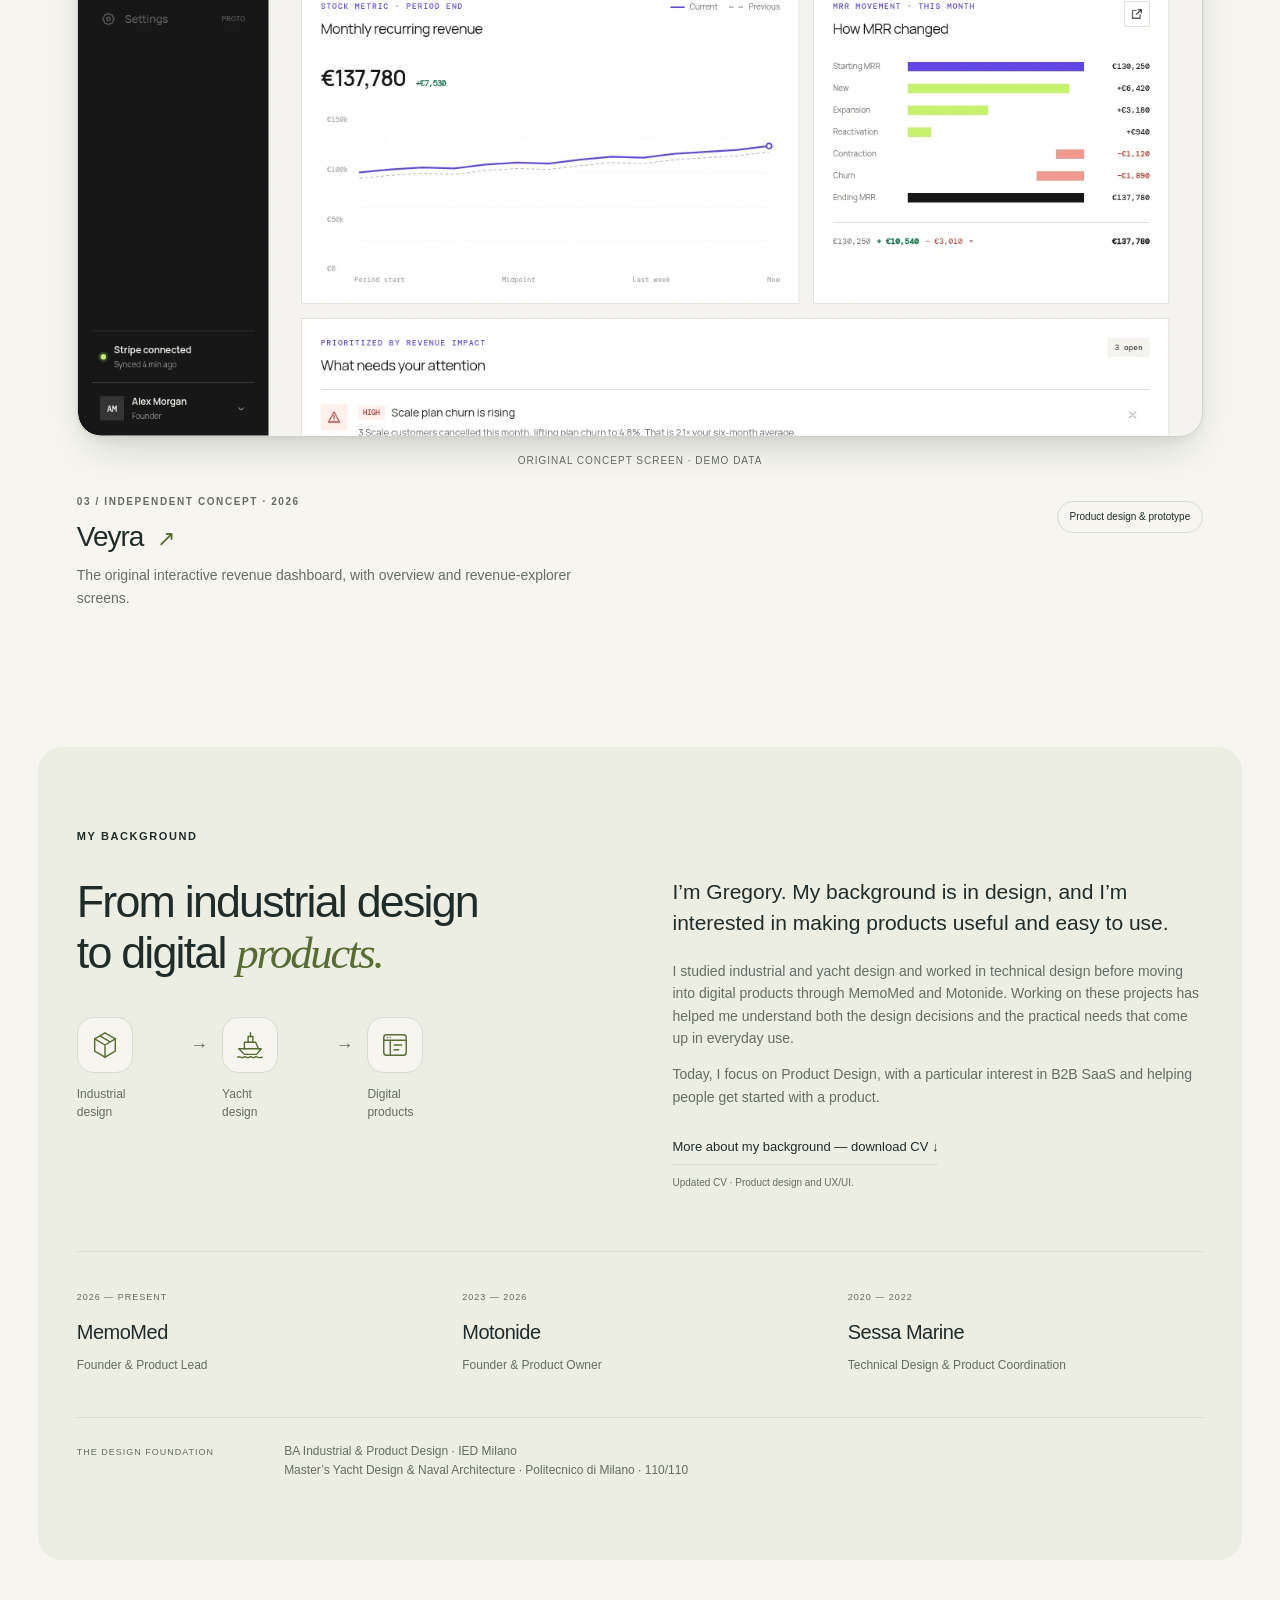
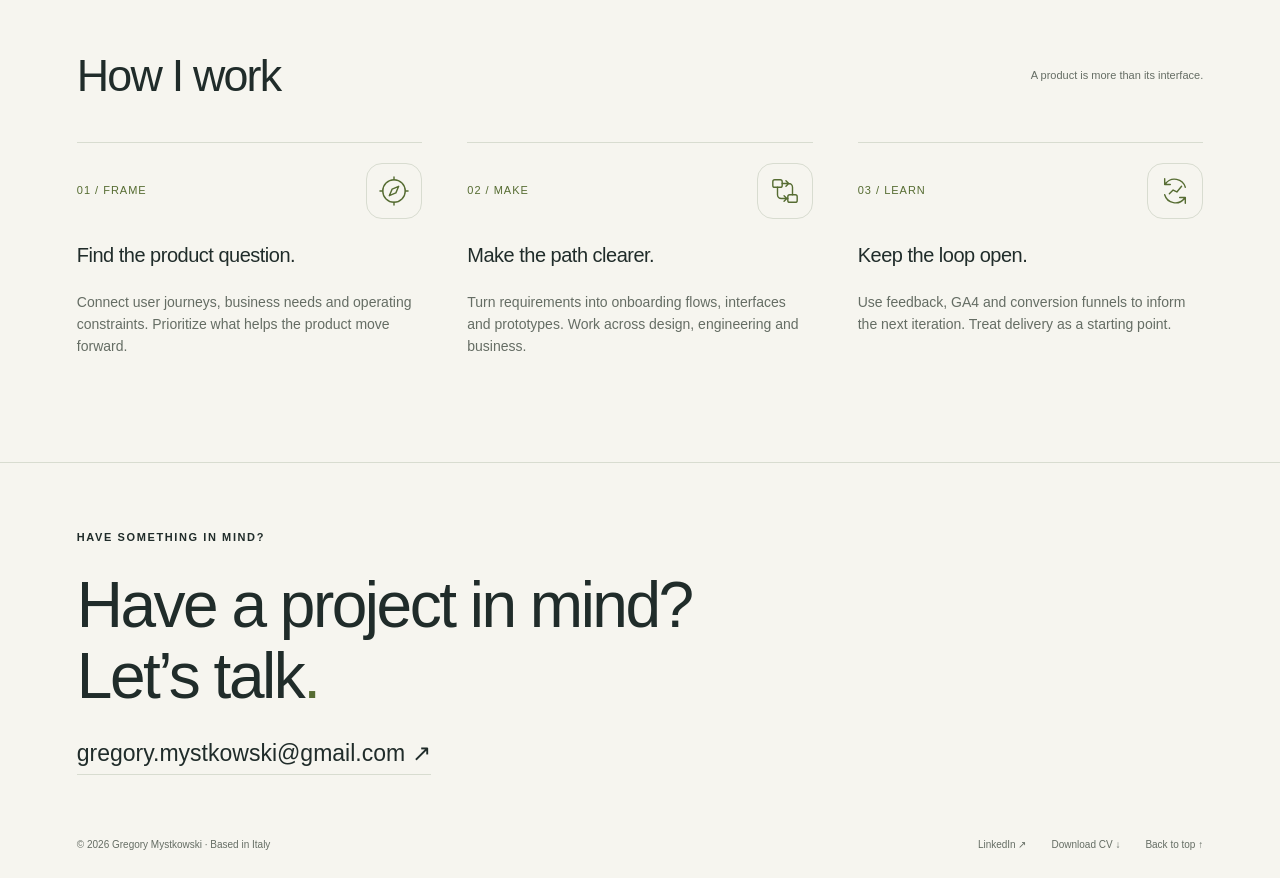
==== commit f748c53d: "Align founder roles and Motonide figures with LinkedIn" ====
--- a/index.html
+++ b/index.html
@@ -1 +1 @@
-<!doctype html><html lang="en"><head><meta charset="UTF-8"><meta name="viewport" content="width=device-width, initial-scale=1"><meta name="description" content="Gregory Mystkowski — Product Designer. Selected projects in digital products, SaaS and marketplaces."><title>Gregory Mystkowski — Product Designer</title><script>try{const lang=localStorage.getItem('language');const italian=/^\/it(?:\/|$)/.test(location.pathname);if(lang==='it'&&!italian)location.replace('/it'+location.pathname+location.search+location.hash);else if(lang==='en'&&italian)location.replace((location.pathname.slice(3)||'/')+location.search+location.hash)}catch(e){}</script><link rel="alternate" hreflang="en" href="https://gmportoflio.vercel.app/"><link rel="alternate" hreflang="it" href="https://gmportoflio.vercel.app/it/"><script>try{document.documentElement.dataset.theme=localStorage.getItem('theme')||(matchMedia('(prefers-color-scheme: dark)').matches?'dark':'light')}catch(e){}</script><link rel="stylesheet" href="/style.css"></head><body><a class="skip" href="#main">Skip to content</a><header><a class="identity" href="/" aria-label="Gregory Mystkowski home">gm<span>✳</span></a><nav aria-label="Main navigation"><a href="#work">Work</a><a href="#about">About</a><a href="#contact">Let’s talk <span>↗</span></a></nav><div class="nav-actions"><button id="theme" aria-label="Switch color theme">◐</button><a id="language" class="language-switcher" href="/it/" hreflang="it" lang="en" aria-label="Current language: English. Switch to Italian" title="Current language: English. Switch to Italian"><span class="language-flag"><svg preserveAspectRatio="xMidYMid slice" viewBox="0 0 60 40" aria-hidden="true" focusable="false"><path fill="#012169" d="M0 0h60v40H0z"/><path stroke="#fff" stroke-width="8" d="m0 0 60 40m0-40L0 40"/><path stroke="#c8102e" stroke-width="3" d="m0 0 60 40m0-40L0 40"/><path stroke="#fff" stroke-width="13" d="M30 0v40M0 20h60"/><path stroke="#c8102e" stroke-width="8" d="M30 0v40M0 20h60"/></svg></span></a><button id="menu" aria-expanded="false" aria-label="Toggle navigation">☰</button></div></header><main id="main"><section class="hero" id="top"><div class="eyebrow"><span class="status-dot"></span> GREGORY MYSTKOWSKI · PRODUCT DESIGNER</div><h1>Product design.<br>A practical <span class="serif">approach.</span></h1><div class="hero-bottom"><p>I work on digital products, with a background in industrial design. My main project is MemoMed: a service that helps medical practices manage patient reminders.</p><div class="hero-actions"><a class="button" href="/work/memomed/">Explore MemoMed <span>↗</span></a><a class="text-link" href="#work">View all projects ↓</a></div></div><div class="hero-note"><span>BASED IN ITALY / WORKING IN ENGLISH & ITALIAN</span><span>DESIGN, PRODUCT AND DEVELOPMENT ↘</span></div></section><section id="work" class="work-section"><div class="section-heading"><h2>Selected work<span class="accent"> (03)</span></h2><span>Projects & explorations / 2023—2026</span></div><article class="project memomed featured-project"><a class="project-visual" href="/work/memomed/" aria-label="Read the MemoMed case study"><div class="screenshot-frame"><img src="/public/screenshots/memomed-home.webp" alt="MemoMed public website explaining automated WhatsApp appointment reminders" width="1440" height="1000" loading="lazy" decoding="async"></div><span class="visual-label">ORIGINAL WEBSITE SCREENSHOT</span></a><div class="project-info"><div><div class="eyebrow">01 / FEATURED PROJECT · B2B SAAS</div><h3><a href="/work/memomed/">MemoMed <span>↗</span></a></h3><p>Connecting the public website, practice onboarding and automated patient reminders.</p></div><span class="role">Product design & development</span></div></article><article class="project motonide"><a class="project-visual" href="/work/motonide/" aria-label="Read the Motonide case study"><div class="screenshot-frame"><img src="/public/screenshots/motonide-home.webp" alt="Motonide homepage with motorcycle discovery and rental search" width="1440" height="1000" loading="lazy" decoding="async"></div><span class="visual-label">ORIGINAL WEBSITE SCREENSHOT</span></a><div class="project-info"><div><div class="eyebrow">02 / PROJECT · MARKETPLACE</div><h3><a href="/work/motonide/">Motonide <span>↗</span></a></h3><p>Making motorcycle discovery, rental conditions and availability requests easier to navigate.</p></div><span class="role">Product Owner</span></div></article><article class="project veyra"><a class="project-visual" href="/work/veyra/" aria-label="Read the Veyra case study"><div class="screenshot-frame"><img src="/public/screenshots/veyra-overview.webp" alt="Veyra original overview dashboard with demo revenue indicators and charts" width="1440" height="1000" loading="lazy" decoding="async"></div><span class="visual-label">ORIGINAL CONCEPT SCREEN · DEMO DATA</span></a><div class="project-info"><div><div class="eyebrow">03 / INDEPENDENT CONCEPT · 2026</div><h3><a href="/work/veyra/">Veyra <span>↗</span></a></h3><p>The original interactive revenue dashboard, with overview and revenue-explorer screens.</p></div><span class="role">Product design & prototype</span></div></article></section><section class="about" id="about"><div class="eyebrow">MY BACKGROUND</div><div class="about-grid"><div class="about-heading"><h2>From industrial design<br>to digital <span class="serif">products.</span></h2><div class="background-journey" aria-label="Design background"><div><span class="story-icon"><svg viewBox="0 0 32 32" width="32" height="32" fill="none" stroke="currentColor" stroke-width="1.5" stroke-linecap="round" stroke-linejoin="round" aria-hidden="true" focusable="false"><path d="m16 3 11 6.5v13L16 29 5 22.5v-13L16 3Z"/><path d="m5 9.5 11 6.5 11-6.5M16 16v13M10.5 6.2l11 6.5"/></svg></span><span>Industrial<br>design</span></div><span class="journey-connector" aria-hidden="true">→</span><div><span class="story-icon"><svg viewBox="0 0 32 32" width="32" height="32" fill="none" stroke="currentColor" stroke-width="1.5" stroke-linecap="round" stroke-linejoin="round" aria-hidden="true" focusable="false"><path d="M4 20h24l-5 6H10l-6-6Z"/><path d="M10 20v-7h12l3 7M14 13V7h5v6M3 29c2-2 4 2 6 0s4 2 6 0 4 2 6 0 4 2 8 0"/><path d="M16.5 7V3"/></svg></span><span>Yacht<br>design</span></div><span class="journey-connector" aria-hidden="true">→</span><div><span class="story-icon"><svg viewBox="0 0 32 32" width="32" height="32" fill="none" stroke="currentColor" stroke-width="1.5" stroke-linecap="round" stroke-linejoin="round" aria-hidden="true" focusable="false"><rect x="4" y="5" width="24" height="22" rx="3"/><path d="M4 11h24M11 11v16M15 16h8M15 21h5"/><path d="M8 8h.01M11 8h.01"/></svg></span><span>Digital<br>products</span></div></div></div><div><p class="large">I’m Gregory. My background is in design, and I’m interested in making products useful and easy to use.</p><p>I studied industrial and yacht design and worked in technical design before moving into digital products through MemoMed and Motonide. Working on these projects has helped me understand both the design decisions and the practical needs that come up in everyday use.</p><p>Today, I focus on Product Design, with a particular interest in B2B SaaS and helping people get started with a product.</p><a class="text-link" href="/public/Gregory-Mystkowski-CV.pdf" download>More about my background — download CV ↓</a><small class="cv-note">Updated CV · Product design and UX/UI.</small></div></div><div class="timeline"><div><span>2026 — PRESENT</span><h3>MemoMed</h3><p>Product design & development</p></div><div><span>2023 — 2026</span><h3>Motonide</h3><p>Product Owner</p></div><div><span>2020 — 2022</span><h3>Sessa Marine</h3><p>Technical Design & Product Coordination</p></div></div><div class="education"><span>THE DESIGN FOUNDATION</span><p>BA Industrial & Product Design · IED Milano<br>Master’s Yacht Design & Naval Architecture · Politecnico di Milano · 110/110</p></div></section><section class="approach"><div class="section-heading"><h2>How I work</h2><span>A product is more than its interface.</span></div><div class="approach-grid"><article><div class="approach-step"><span>01 / FRAME</span><span class="story-icon"><svg viewBox="0 0 32 32" width="32" height="32" fill="none" stroke="currentColor" stroke-width="1.5" stroke-linecap="round" stroke-linejoin="round" aria-hidden="true" focusable="false"><circle cx="16" cy="16" r="12"/><path d="m21 11-3 7-7 3 3-7 7-3ZM16 1v3M16 28v3M1 16h3M28 16h3"/></svg></span></div><h3>Find the product question.</h3><p>Connect user journeys, business needs and operating constraints. Prioritize what helps the product move forward.</p></article><article><div class="approach-step"><span>02 / MAKE</span><span class="story-icon"><svg viewBox="0 0 32 32" width="32" height="32" fill="none" stroke="currentColor" stroke-width="1.5" stroke-linecap="round" stroke-linejoin="round" aria-hidden="true" focusable="false"><rect x="3" y="4" width="10" height="8" rx="2"/><rect x="19" y="20" width="10" height="8" rx="2"/><path d="M8 12v8a4 4 0 0 0 4 4h7M13 8h7a4 4 0 0 1 4 4v8M17 5l3 3-3 3M15 21l3 3-3 3"/></svg></span></div><h3>Make the path clearer.</h3><p>Turn requirements into onboarding flows, interfaces and prototypes. Work across design, engineering and business.</p></article><article><div class="approach-step"><span>03 / LEARN</span><span class="story-icon"><svg viewBox="0 0 32 32" width="32" height="32" fill="none" stroke="currentColor" stroke-width="1.5" stroke-linecap="round" stroke-linejoin="round" aria-hidden="true" focusable="false"><path d="M27 12a12 12 0 0 0-21-4M5 3v6h6M5 20a12 12 0 0 0 21 4M27 29v-6h-6"/><path d="m10 19 4-4 4 2 5-6"/></svg></span></div><h3>Keep the loop open.</h3><p>Use feedback, GA4 and conversion funnels to inform the next iteration. Treat delivery as a starting point.</p></article></div></section></main><footer id="contact"><div class="eyebrow">HAVE SOMETHING IN MIND?</div><h2>Have a project in mind?<br>Let’s talk<span class="accent">.</span></h2><a class="contact-mail" href="mailto:gregory.mystkowski@gmail.com">gregory.mystkowski@gmail.com ↗</a><div class="footer-bottom"><span>© 2026 Gregory Mystkowski · Based in Italy</span><div><a href="https://linkedin.com/in/gmystkowski" target="_blank" rel="noopener noreferrer">LinkedIn ↗</a><a href="/public/Gregory-Mystkowski-CV.pdf" download>Download CV ↓</a><a href="#top">Back to top ↑</a></div></div></footer><script src="/app.js"></script></body></html>
+<!doctype html><html lang="en"><head><meta charset="UTF-8"><meta name="viewport" content="width=device-width, initial-scale=1"><meta name="description" content="Gregory Mystkowski — Product Designer. Selected projects in digital products, SaaS and marketplaces."><title>Gregory Mystkowski — Product Designer</title><script>try{const lang=localStorage.getItem('language');const italian=/^\/it(?:\/|$)/.test(location.pathname);if(lang==='it'&&!italian)location.replace('/it'+location.pathname+location.search+location.hash);else if(lang==='en'&&italian)location.replace((location.pathname.slice(3)||'/')+location.search+location.hash)}catch(e){}</script><link rel="alternate" hreflang="en" href="https://gmportoflio.vercel.app/"><link rel="alternate" hreflang="it" href="https://gmportoflio.vercel.app/it/"><script>try{document.documentElement.dataset.theme=localStorage.getItem('theme')||(matchMedia('(prefers-color-scheme: dark)').matches?'dark':'light')}catch(e){}</script><link rel="stylesheet" href="/style.css"></head><body><a class="skip" href="#main">Skip to content</a><header><a class="identity" href="/" aria-label="Gregory Mystkowski home">gm<span>✳</span></a><nav aria-label="Main navigation"><a href="#work">Work</a><a href="#about">About</a><a href="#contact">Let’s talk <span>↗</span></a></nav><div class="nav-actions"><button id="theme" aria-label="Switch color theme">◐</button><a id="language" class="language-switcher" href="/it/" hreflang="it" lang="en" aria-label="Current language: English. Switch to Italian" title="Current language: English. Switch to Italian"><span class="language-flag"><svg preserveAspectRatio="xMidYMid slice" viewBox="0 0 60 40" aria-hidden="true" focusable="false"><path fill="#012169" d="M0 0h60v40H0z"/><path stroke="#fff" stroke-width="8" d="m0 0 60 40m0-40L0 40"/><path stroke="#c8102e" stroke-width="3" d="m0 0 60 40m0-40L0 40"/><path stroke="#fff" stroke-width="13" d="M30 0v40M0 20h60"/><path stroke="#c8102e" stroke-width="8" d="M30 0v40M0 20h60"/></svg></span></a><button id="menu" aria-expanded="false" aria-label="Toggle navigation">☰</button></div></header><main id="main"><section class="hero" id="top"><div class="eyebrow"><span class="status-dot"></span> GREGORY MYSTKOWSKI · PRODUCT DESIGNER</div><h1>Product design.<br>A practical <span class="serif">approach.</span></h1><div class="hero-bottom"><p>I work on digital products, with a background in industrial design. My main project is MemoMed: a service that helps medical practices manage patient reminders.</p><div class="hero-actions"><a class="button" href="/work/memomed/">Explore MemoMed <span>↗</span></a><a class="text-link" href="#work">View all projects ↓</a></div></div><div class="hero-note"><span>BASED IN ITALY / WORKING IN ENGLISH & ITALIAN</span><span>DESIGN, PRODUCT AND DEVELOPMENT ↘</span></div></section><section id="work" class="work-section"><div class="section-heading"><h2>Selected work<span class="accent"> (03)</span></h2><span>Projects & explorations / 2023—2026</span></div><article class="project memomed featured-project"><a class="project-visual" href="/work/memomed/" aria-label="Read the MemoMed case study"><div class="screenshot-frame"><img src="/public/screenshots/memomed-home.webp" alt="MemoMed public website explaining automated WhatsApp appointment reminders" width="1440" height="1000" loading="lazy" decoding="async"></div><span class="visual-label">ORIGINAL WEBSITE SCREENSHOT</span></a><div class="project-info"><div><div class="eyebrow">01 / FEATURED PROJECT · B2B SAAS</div><h3><a href="/work/memomed/">MemoMed <span>↗</span></a></h3><p>Connecting the public website, practice onboarding and automated patient reminders.</p></div><span class="role">Founder &amp; Product Lead</span></div></article><article class="project motonide"><a class="project-visual" href="/work/motonide/" aria-label="Read the Motonide case study"><div class="screenshot-frame"><img src="/public/screenshots/motonide-home.webp" alt="Motonide homepage with motorcycle discovery and rental search" width="1440" height="1000" loading="lazy" decoding="async"></div><span class="visual-label">ORIGINAL WEBSITE SCREENSHOT</span></a><div class="project-info"><div><div class="eyebrow">02 / PROJECT · MARKETPLACE</div><h3><a href="/work/motonide/">Motonide <span>↗</span></a></h3><p>Making motorcycle discovery, rental conditions and availability requests easier to navigate.</p></div><span class="role">Founder &amp; Product Owner</span></div></article><article class="project veyra"><a class="project-visual" href="/work/veyra/" aria-label="Read the Veyra case study"><div class="screenshot-frame"><img src="/public/screenshots/veyra-overview.webp" alt="Veyra original overview dashboard with demo revenue indicators and charts" width="1440" height="1000" loading="lazy" decoding="async"></div><span class="visual-label">ORIGINAL CONCEPT SCREEN · DEMO DATA</span></a><div class="project-info"><div><div class="eyebrow">03 / INDEPENDENT CONCEPT · 2026</div><h3><a href="/work/veyra/">Veyra <span>↗</span></a></h3><p>The original interactive revenue dashboard, with overview and revenue-explorer screens.</p></div><span class="role">Product design & prototype</span></div></article></section><section class="about" id="about"><div class="eyebrow">MY BACKGROUND</div><div class="about-grid"><div class="about-heading"><h2>From industrial design<br>to digital <span class="serif">products.</span></h2><div class="background-journey" aria-label="Design background"><div><span class="story-icon"><svg viewBox="0 0 32 32" width="32" height="32" fill="none" stroke="currentColor" stroke-width="1.5" stroke-linecap="round" stroke-linejoin="round" aria-hidden="true" focusable="false"><path d="m16 3 11 6.5v13L16 29 5 22.5v-13L16 3Z"/><path d="m5 9.5 11 6.5 11-6.5M16 16v13M10.5 6.2l11 6.5"/></svg></span><span>Industrial<br>design</span></div><span class="journey-connector" aria-hidden="true">→</span><div><span class="story-icon"><svg viewBox="0 0 32 32" width="32" height="32" fill="none" stroke="currentColor" stroke-width="1.5" stroke-linecap="round" stroke-linejoin="round" aria-hidden="true" focusable="false"><path d="M4 20h24l-5 6H10l-6-6Z"/><path d="M10 20v-7h12l3 7M14 13V7h5v6M3 29c2-2 4 2 6 0s4 2 6 0 4 2 6 0 4 2 8 0"/><path d="M16.5 7V3"/></svg></span><span>Yacht<br>design</span></div><span class="journey-connector" aria-hidden="true">→</span><div><span class="story-icon"><svg viewBox="0 0 32 32" width="32" height="32" fill="none" stroke="currentColor" stroke-width="1.5" stroke-linecap="round" stroke-linejoin="round" aria-hidden="true" focusable="false"><rect x="4" y="5" width="24" height="22" rx="3"/><path d="M4 11h24M11 11v16M15 16h8M15 21h5"/><path d="M8 8h.01M11 8h.01"/></svg></span><span>Digital<br>products</span></div></div></div><div><p class="large">I’m Gregory. My background is in design, and I’m interested in making products useful and easy to use.</p><p>I studied industrial and yacht design and worked in technical design before moving into digital products through MemoMed and Motonide. Working on these projects has helped me understand both the design decisions and the practical needs that come up in everyday use.</p><p>Today, I focus on Product Design, with a particular interest in B2B SaaS and helping people get started with a product.</p><a class="text-link" href="/public/Gregory-Mystkowski-CV.pdf" download>More about my background — download CV ↓</a><small class="cv-note">Updated CV · Product design and UX/UI.</small></div></div><div class="timeline"><div><span>2026 — PRESENT</span><h3>MemoMed</h3><p>Founder &amp; Product Lead</p></div><div><span>2023 — 2026</span><h3>Motonide</h3><p>Founder &amp; Product Owner</p></div><div><span>2020 — 2022</span><h3>Sessa Marine</h3><p>Technical Design & Product Coordination</p></div></div><div class="education"><span>THE DESIGN FOUNDATION</span><p>BA Industrial & Product Design · IED Milano<br>Master’s Yacht Design & Naval Architecture · Politecnico di Milano · 110/110</p></div></section><section class="approach"><div class="section-heading"><h2>How I work</h2><span>A product is more than its interface.</span></div><div class="approach-grid"><article><div class="approach-step"><span>01 / FRAME</span><span class="story-icon"><svg viewBox="0 0 32 32" width="32" height="32" fill="none" stroke="currentColor" stroke-width="1.5" stroke-linecap="round" stroke-linejoin="round" aria-hidden="true" focusable="false"><circle cx="16" cy="16" r="12"/><path d="m21 11-3 7-7 3 3-7 7-3ZM16 1v3M16 28v3M1 16h3M28 16h3"/></svg></span></div><h3>Find the product question.</h3><p>Connect user journeys, business needs and operating constraints. Prioritize what helps the product move forward.</p></article><article><div class="approach-step"><span>02 / MAKE</span><span class="story-icon"><svg viewBox="0 0 32 32" width="32" height="32" fill="none" stroke="currentColor" stroke-width="1.5" stroke-linecap="round" stroke-linejoin="round" aria-hidden="true" focusable="false"><rect x="3" y="4" width="10" height="8" rx="2"/><rect x="19" y="20" width="10" height="8" rx="2"/><path d="M8 12v8a4 4 0 0 0 4 4h7M13 8h7a4 4 0 0 1 4 4v8M17 5l3 3-3 3M15 21l3 3-3 3"/></svg></span></div><h3>Make the path clearer.</h3><p>Turn requirements into onboarding flows, interfaces and prototypes. Work across design, engineering and business.</p></article><article><div class="approach-step"><span>03 / LEARN</span><span class="story-icon"><svg viewBox="0 0 32 32" width="32" height="32" fill="none" stroke="currentColor" stroke-width="1.5" stroke-linecap="round" stroke-linejoin="round" aria-hidden="true" focusable="false"><path d="M27 12a12 12 0 0 0-21-4M5 3v6h6M5 20a12 12 0 0 0 21 4M27 29v-6h-6"/><path d="m10 19 4-4 4 2 5-6"/></svg></span></div><h3>Keep the loop open.</h3><p>Use feedback, GA4 and conversion funnels to inform the next iteration. Treat delivery as a starting point.</p></article></div></section></main><footer id="contact"><div class="eyebrow">HAVE SOMETHING IN MIND?</div><h2>Have a project in mind?<br>Let’s talk<span class="accent">.</span></h2><a class="contact-mail" href="mailto:gregory.mystkowski@gmail.com">gregory.mystkowski@gmail.com ↗</a><div class="footer-bottom"><span>© 2026 Gregory Mystkowski · Based in Italy</span><div><a href="https://linkedin.com/in/gmystkowski" target="_blank" rel="noopener noreferrer">LinkedIn ↗</a><a href="/public/Gregory-Mystkowski-CV.pdf" download>Download CV ↓</a><a href="#top">Back to top ↑</a></div></div></footer><script src="/app.js"></script></body></html>
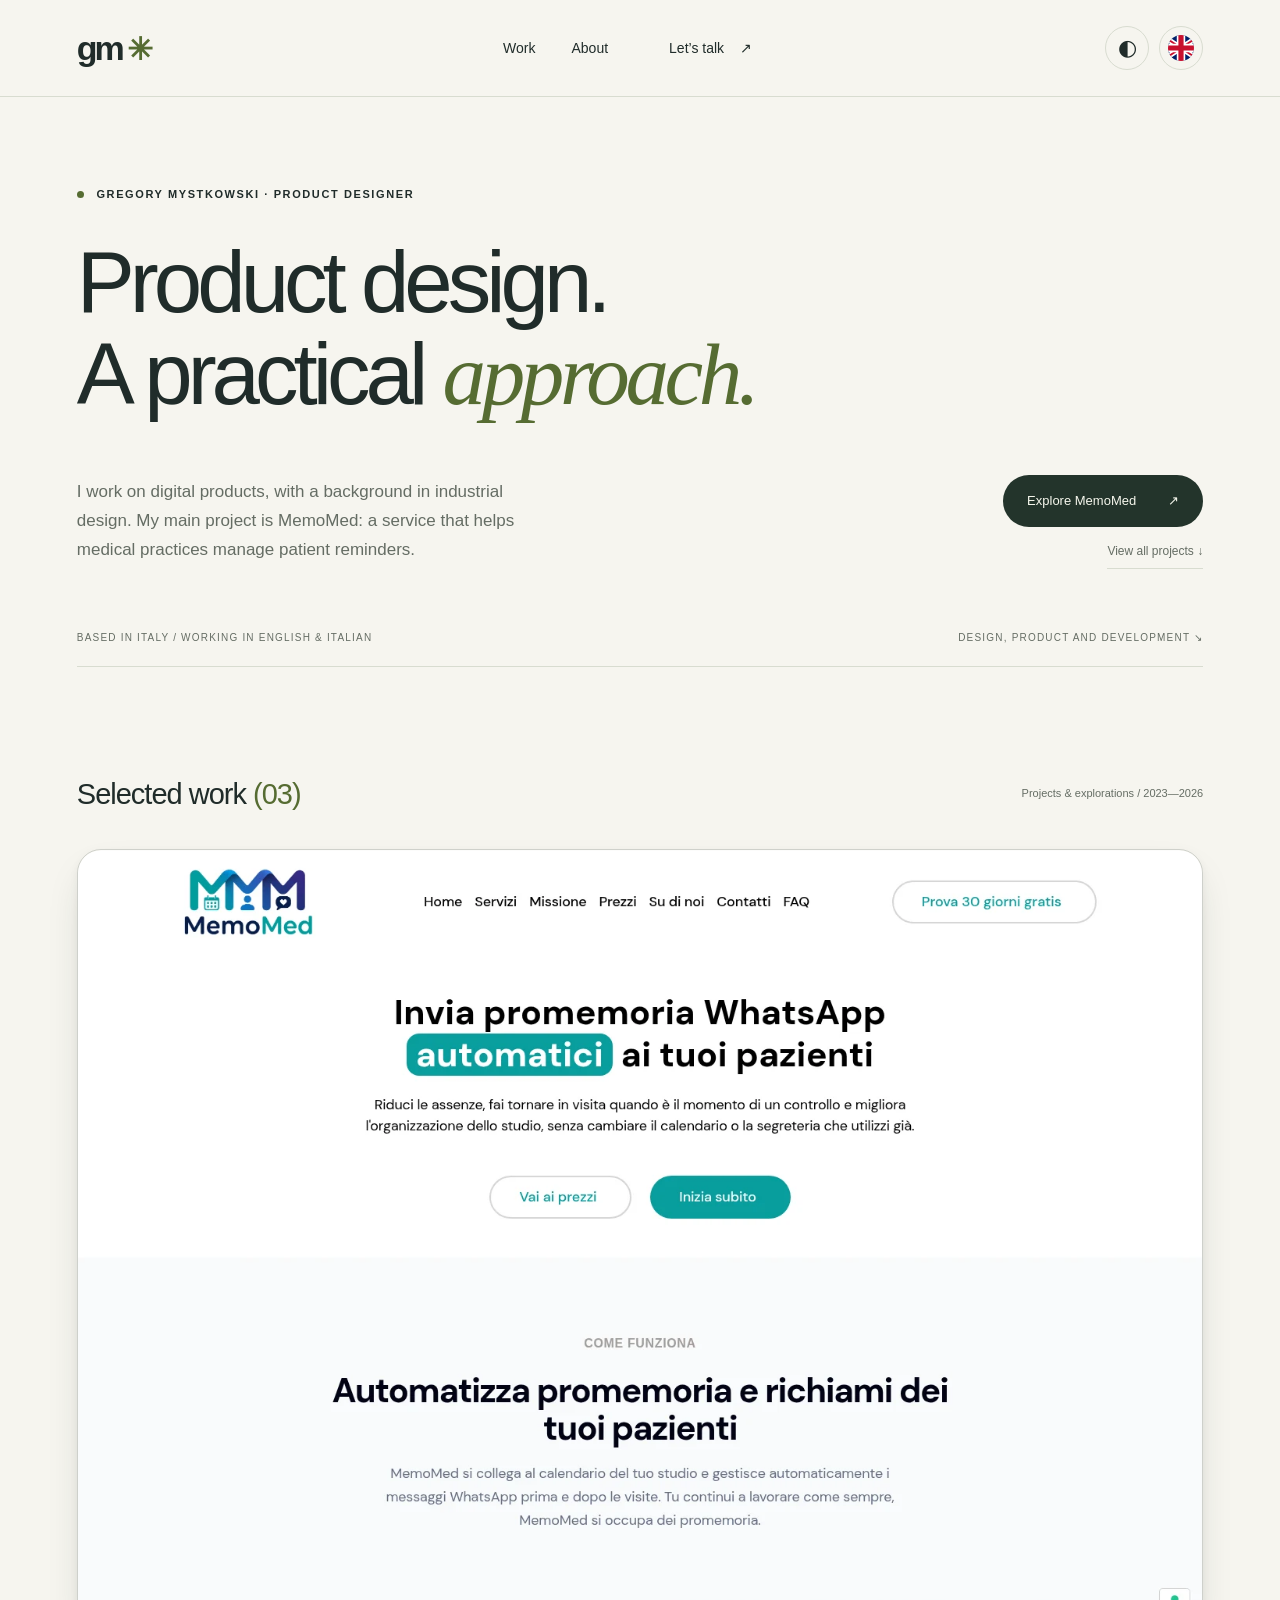
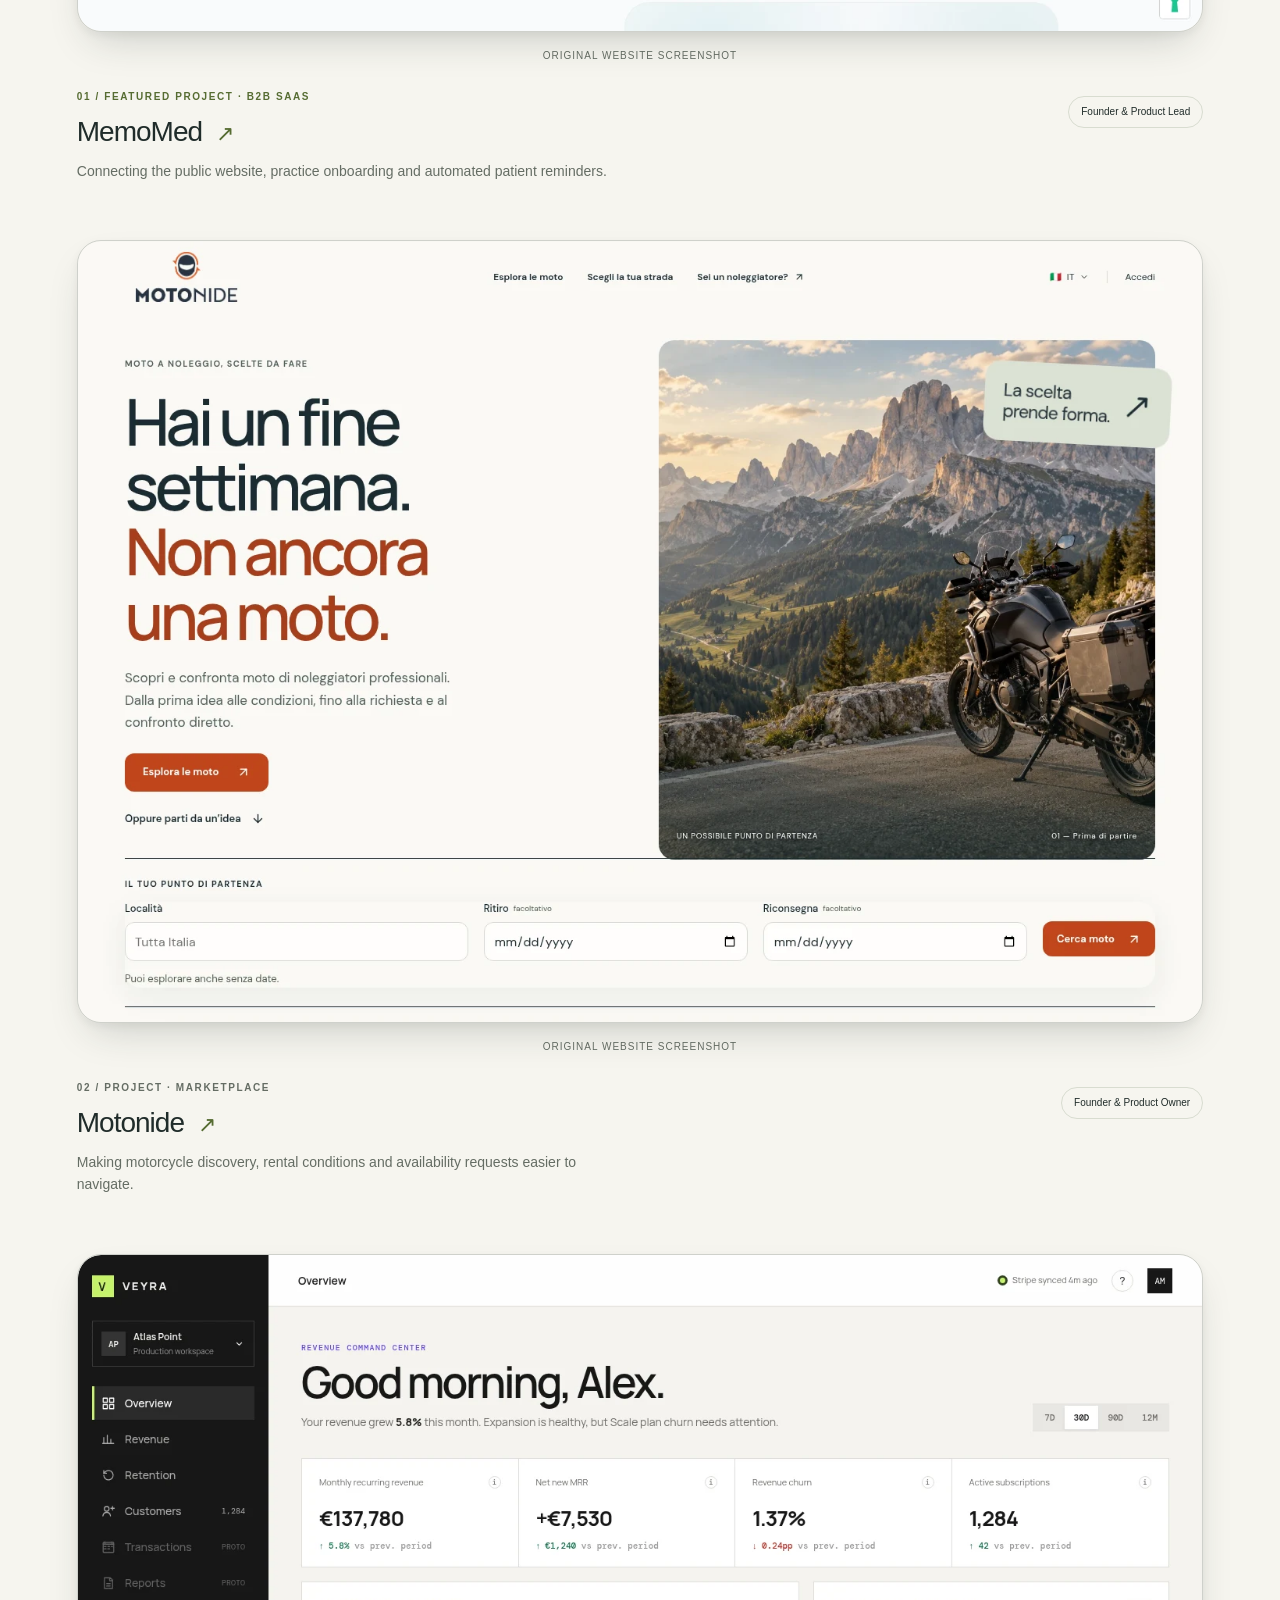
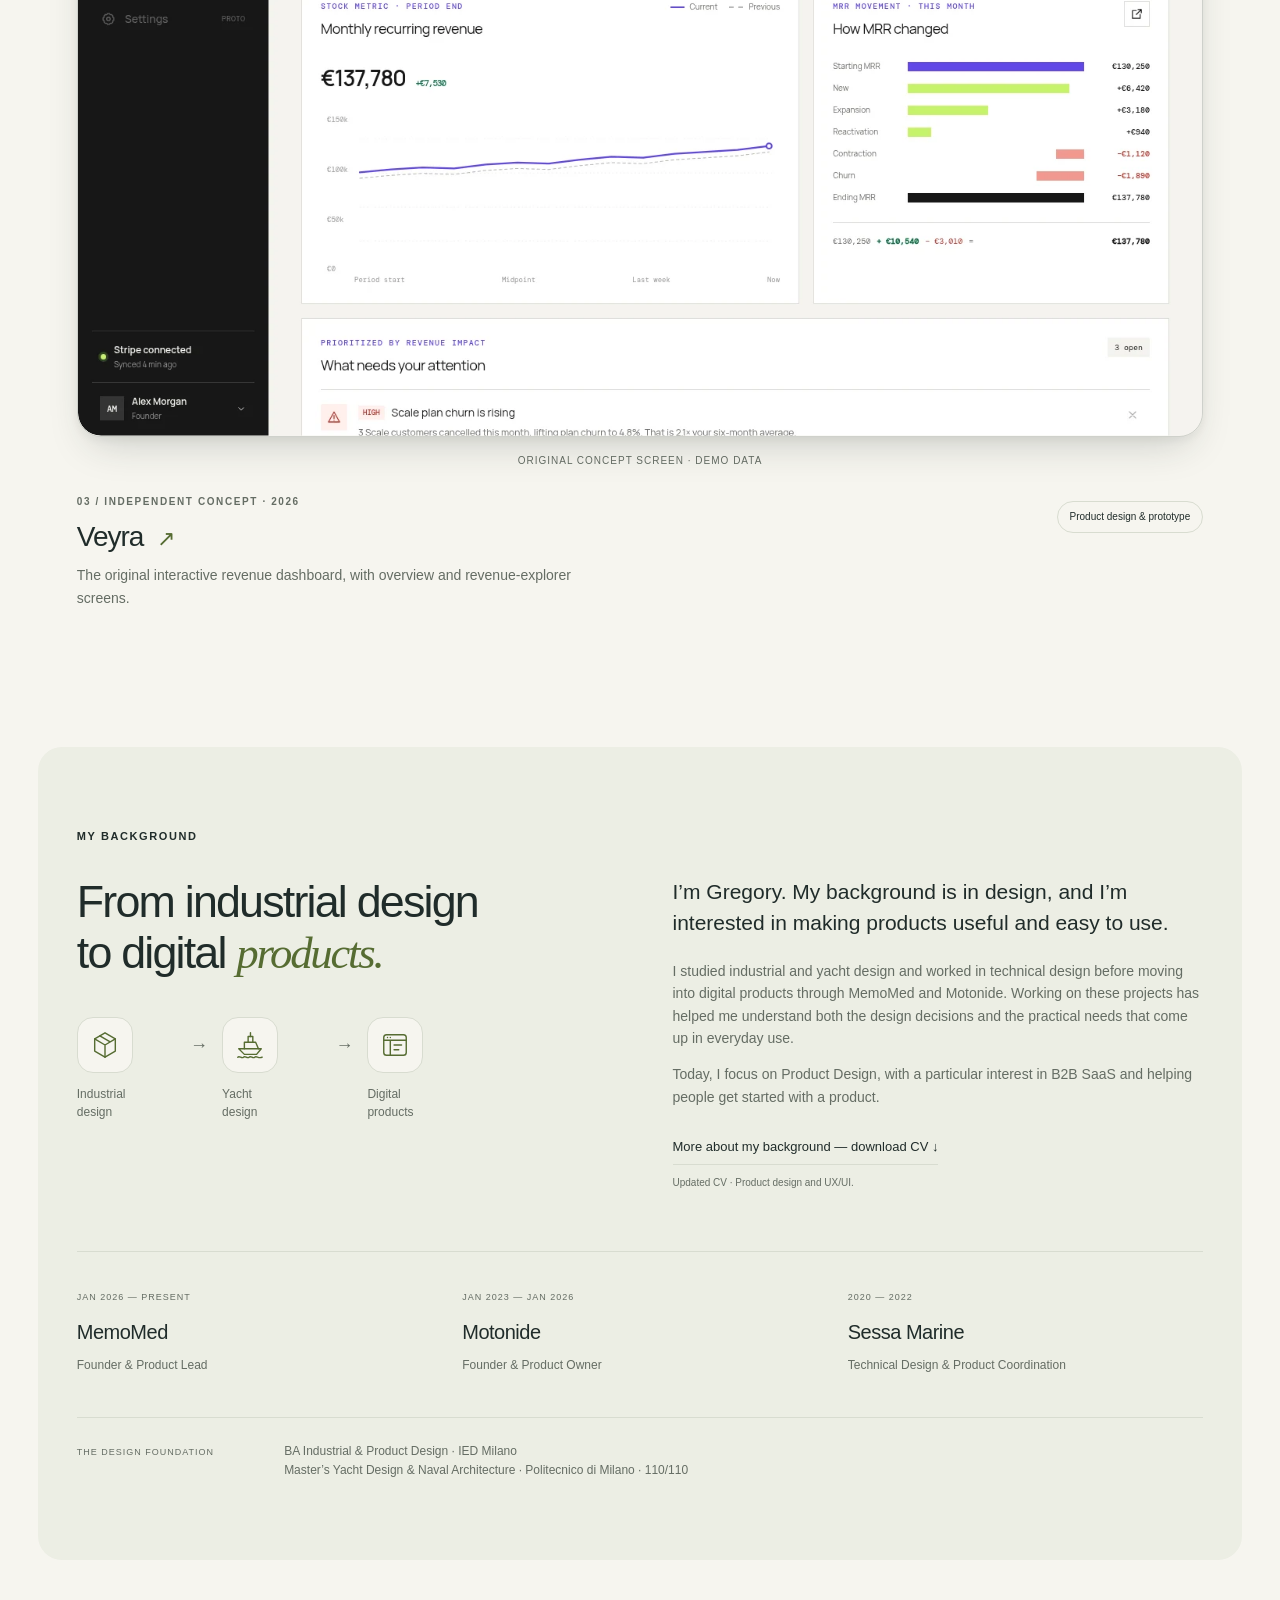
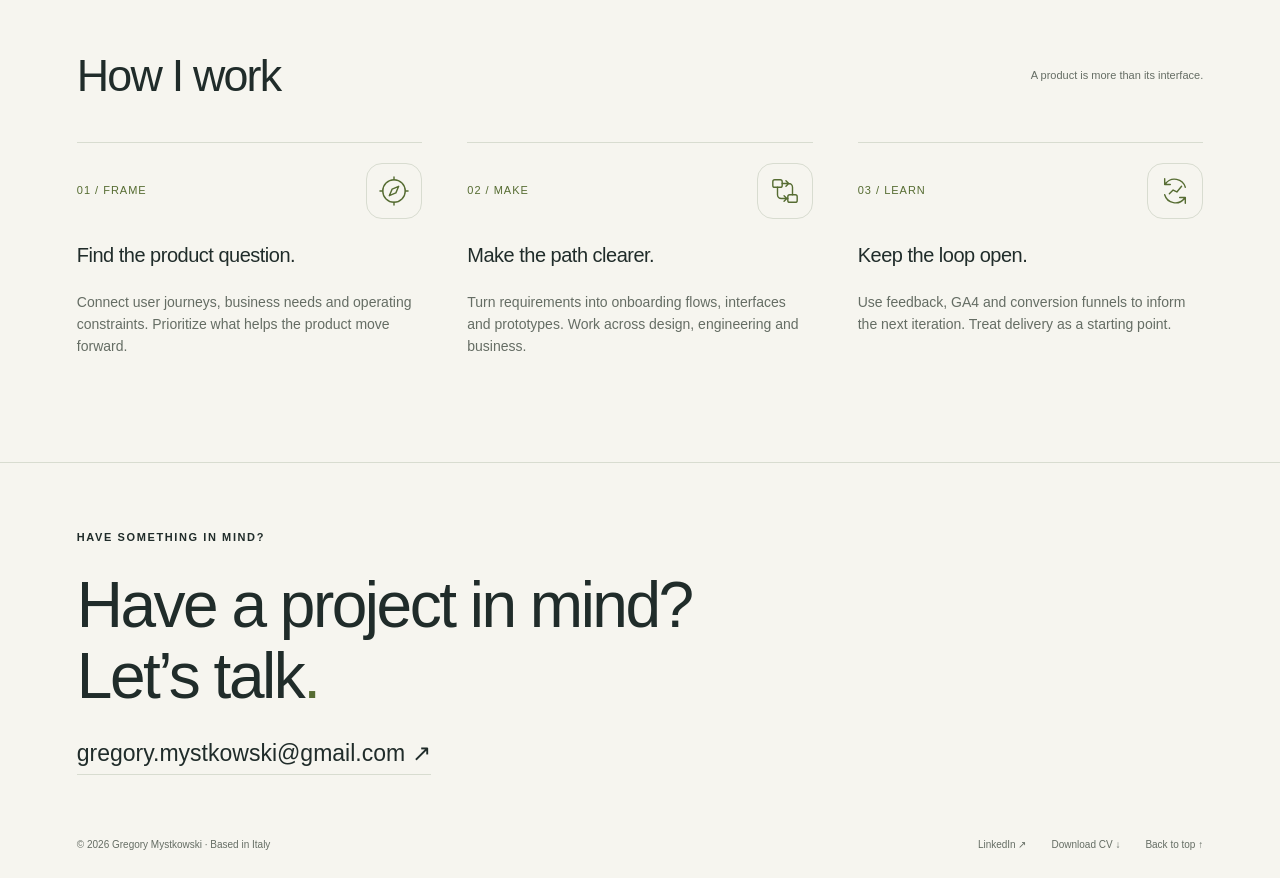
==== commit 44718c80: "Correct MemoMed and Motonide experience dates" ====
--- a/index.html
+++ b/index.html
@@ -1 +1 @@
-<!doctype html><html lang="en"><head><meta charset="UTF-8"><meta name="viewport" content="width=device-width, initial-scale=1"><meta name="description" content="Gregory Mystkowski — Product Designer. Selected projects in digital products, SaaS and marketplaces."><title>Gregory Mystkowski — Product Designer</title><script>try{const lang=localStorage.getItem('language');const italian=/^\/it(?:\/|$)/.test(location.pathname);if(lang==='it'&&!italian)location.replace('/it'+location.pathname+location.search+location.hash);else if(lang==='en'&&italian)location.replace((location.pathname.slice(3)||'/')+location.search+location.hash)}catch(e){}</script><link rel="alternate" hreflang="en" href="https://gmportoflio.vercel.app/"><link rel="alternate" hreflang="it" href="https://gmportoflio.vercel.app/it/"><script>try{document.documentElement.dataset.theme=localStorage.getItem('theme')||(matchMedia('(prefers-color-scheme: dark)').matches?'dark':'light')}catch(e){}</script><link rel="stylesheet" href="/style.css"></head><body><a class="skip" href="#main">Skip to content</a><header><a class="identity" href="/" aria-label="Gregory Mystkowski home">gm<span>✳</span></a><nav aria-label="Main navigation"><a href="#work">Work</a><a href="#about">About</a><a href="#contact">Let’s talk <span>↗</span></a></nav><div class="nav-actions"><button id="theme" aria-label="Switch color theme">◐</button><a id="language" class="language-switcher" href="/it/" hreflang="it" lang="en" aria-label="Current language: English. Switch to Italian" title="Current language: English. Switch to Italian"><span class="language-flag"><svg preserveAspectRatio="xMidYMid slice" viewBox="0 0 60 40" aria-hidden="true" focusable="false"><path fill="#012169" d="M0 0h60v40H0z"/><path stroke="#fff" stroke-width="8" d="m0 0 60 40m0-40L0 40"/><path stroke="#c8102e" stroke-width="3" d="m0 0 60 40m0-40L0 40"/><path stroke="#fff" stroke-width="13" d="M30 0v40M0 20h60"/><path stroke="#c8102e" stroke-width="8" d="M30 0v40M0 20h60"/></svg></span></a><button id="menu" aria-expanded="false" aria-label="Toggle navigation">☰</button></div></header><main id="main"><section class="hero" id="top"><div class="eyebrow"><span class="status-dot"></span> GREGORY MYSTKOWSKI · PRODUCT DESIGNER</div><h1>Product design.<br>A practical <span class="serif">approach.</span></h1><div class="hero-bottom"><p>I work on digital products, with a background in industrial design. My main project is MemoMed: a service that helps medical practices manage patient reminders.</p><div class="hero-actions"><a class="button" href="/work/memomed/">Explore MemoMed <span>↗</span></a><a class="text-link" href="#work">View all projects ↓</a></div></div><div class="hero-note"><span>BASED IN ITALY / WORKING IN ENGLISH & ITALIAN</span><span>DESIGN, PRODUCT AND DEVELOPMENT ↘</span></div></section><section id="work" class="work-section"><div class="section-heading"><h2>Selected work<span class="accent"> (03)</span></h2><span>Projects & explorations / 2023—2026</span></div><article class="project memomed featured-project"><a class="project-visual" href="/work/memomed/" aria-label="Read the MemoMed case study"><div class="screenshot-frame"><img src="/public/screenshots/memomed-home.webp" alt="MemoMed public website explaining automated WhatsApp appointment reminders" width="1440" height="1000" loading="lazy" decoding="async"></div><span class="visual-label">ORIGINAL WEBSITE SCREENSHOT</span></a><div class="project-info"><div><div class="eyebrow">01 / FEATURED PROJECT · B2B SAAS</div><h3><a href="/work/memomed/">MemoMed <span>↗</span></a></h3><p>Connecting the public website, practice onboarding and automated patient reminders.</p></div><span class="role">Founder &amp; Product Lead</span></div></article><article class="project motonide"><a class="project-visual" href="/work/motonide/" aria-label="Read the Motonide case study"><div class="screenshot-frame"><img src="/public/screenshots/motonide-home.webp" alt="Motonide homepage with motorcycle discovery and rental search" width="1440" height="1000" loading="lazy" decoding="async"></div><span class="visual-label">ORIGINAL WEBSITE SCREENSHOT</span></a><div class="project-info"><div><div class="eyebrow">02 / PROJECT · MARKETPLACE</div><h3><a href="/work/motonide/">Motonide <span>↗</span></a></h3><p>Making motorcycle discovery, rental conditions and availability requests easier to navigate.</p></div><span class="role">Founder &amp; Product Owner</span></div></article><article class="project veyra"><a class="project-visual" href="/work/veyra/" aria-label="Read the Veyra case study"><div class="screenshot-frame"><img src="/public/screenshots/veyra-overview.webp" alt="Veyra original overview dashboard with demo revenue indicators and charts" width="1440" height="1000" loading="lazy" decoding="async"></div><span class="visual-label">ORIGINAL CONCEPT SCREEN · DEMO DATA</span></a><div class="project-info"><div><div class="eyebrow">03 / INDEPENDENT CONCEPT · 2026</div><h3><a href="/work/veyra/">Veyra <span>↗</span></a></h3><p>The original interactive revenue dashboard, with overview and revenue-explorer screens.</p></div><span class="role">Product design & prototype</span></div></article></section><section class="about" id="about"><div class="eyebrow">MY BACKGROUND</div><div class="about-grid"><div class="about-heading"><h2>From industrial design<br>to digital <span class="serif">products.</span></h2><div class="background-journey" aria-label="Design background"><div><span class="story-icon"><svg viewBox="0 0 32 32" width="32" height="32" fill="none" stroke="currentColor" stroke-width="1.5" stroke-linecap="round" stroke-linejoin="round" aria-hidden="true" focusable="false"><path d="m16 3 11 6.5v13L16 29 5 22.5v-13L16 3Z"/><path d="m5 9.5 11 6.5 11-6.5M16 16v13M10.5 6.2l11 6.5"/></svg></span><span>Industrial<br>design</span></div><span class="journey-connector" aria-hidden="true">→</span><div><span class="story-icon"><svg viewBox="0 0 32 32" width="32" height="32" fill="none" stroke="currentColor" stroke-width="1.5" stroke-linecap="round" stroke-linejoin="round" aria-hidden="true" focusable="false"><path d="M4 20h24l-5 6H10l-6-6Z"/><path d="M10 20v-7h12l3 7M14 13V7h5v6M3 29c2-2 4 2 6 0s4 2 6 0 4 2 6 0 4 2 8 0"/><path d="M16.5 7V3"/></svg></span><span>Yacht<br>design</span></div><span class="journey-connector" aria-hidden="true">→</span><div><span class="story-icon"><svg viewBox="0 0 32 32" width="32" height="32" fill="none" stroke="currentColor" stroke-width="1.5" stroke-linecap="round" stroke-linejoin="round" aria-hidden="true" focusable="false"><rect x="4" y="5" width="24" height="22" rx="3"/><path d="M4 11h24M11 11v16M15 16h8M15 21h5"/><path d="M8 8h.01M11 8h.01"/></svg></span><span>Digital<br>products</span></div></div></div><div><p class="large">I’m Gregory. My background is in design, and I’m interested in making products useful and easy to use.</p><p>I studied industrial and yacht design and worked in technical design before moving into digital products through MemoMed and Motonide. Working on these projects has helped me understand both the design decisions and the practical needs that come up in everyday use.</p><p>Today, I focus on Product Design, with a particular interest in B2B SaaS and helping people get started with a product.</p><a class="text-link" href="/public/Gregory-Mystkowski-CV.pdf" download>More about my background — download CV ↓</a><small class="cv-note">Updated CV · Product design and UX/UI.</small></div></div><div class="timeline"><div><span>2026 — PRESENT</span><h3>MemoMed</h3><p>Founder &amp; Product Lead</p></div><div><span>2023 — 2026</span><h3>Motonide</h3><p>Founder &amp; Product Owner</p></div><div><span>2020 — 2022</span><h3>Sessa Marine</h3><p>Technical Design & Product Coordination</p></div></div><div class="education"><span>THE DESIGN FOUNDATION</span><p>BA Industrial & Product Design · IED Milano<br>Master’s Yacht Design & Naval Architecture · Politecnico di Milano · 110/110</p></div></section><section class="approach"><div class="section-heading"><h2>How I work</h2><span>A product is more than its interface.</span></div><div class="approach-grid"><article><div class="approach-step"><span>01 / FRAME</span><span class="story-icon"><svg viewBox="0 0 32 32" width="32" height="32" fill="none" stroke="currentColor" stroke-width="1.5" stroke-linecap="round" stroke-linejoin="round" aria-hidden="true" focusable="false"><circle cx="16" cy="16" r="12"/><path d="m21 11-3 7-7 3 3-7 7-3ZM16 1v3M16 28v3M1 16h3M28 16h3"/></svg></span></div><h3>Find the product question.</h3><p>Connect user journeys, business needs and operating constraints. Prioritize what helps the product move forward.</p></article><article><div class="approach-step"><span>02 / MAKE</span><span class="story-icon"><svg viewBox="0 0 32 32" width="32" height="32" fill="none" stroke="currentColor" stroke-width="1.5" stroke-linecap="round" stroke-linejoin="round" aria-hidden="true" focusable="false"><rect x="3" y="4" width="10" height="8" rx="2"/><rect x="19" y="20" width="10" height="8" rx="2"/><path d="M8 12v8a4 4 0 0 0 4 4h7M13 8h7a4 4 0 0 1 4 4v8M17 5l3 3-3 3M15 21l3 3-3 3"/></svg></span></div><h3>Make the path clearer.</h3><p>Turn requirements into onboarding flows, interfaces and prototypes. Work across design, engineering and business.</p></article><article><div class="approach-step"><span>03 / LEARN</span><span class="story-icon"><svg viewBox="0 0 32 32" width="32" height="32" fill="none" stroke="currentColor" stroke-width="1.5" stroke-linecap="round" stroke-linejoin="round" aria-hidden="true" focusable="false"><path d="M27 12a12 12 0 0 0-21-4M5 3v6h6M5 20a12 12 0 0 0 21 4M27 29v-6h-6"/><path d="m10 19 4-4 4 2 5-6"/></svg></span></div><h3>Keep the loop open.</h3><p>Use feedback, GA4 and conversion funnels to inform the next iteration. Treat delivery as a starting point.</p></article></div></section></main><footer id="contact"><div class="eyebrow">HAVE SOMETHING IN MIND?</div><h2>Have a project in mind?<br>Let’s talk<span class="accent">.</span></h2><a class="contact-mail" href="mailto:gregory.mystkowski@gmail.com">gregory.mystkowski@gmail.com ↗</a><div class="footer-bottom"><span>© 2026 Gregory Mystkowski · Based in Italy</span><div><a href="https://linkedin.com/in/gmystkowski" target="_blank" rel="noopener noreferrer">LinkedIn ↗</a><a href="/public/Gregory-Mystkowski-CV.pdf" download>Download CV ↓</a><a href="#top">Back to top ↑</a></div></div></footer><script src="/app.js"></script></body></html>
+<!doctype html><html lang="en"><head><meta charset="UTF-8"><meta name="viewport" content="width=device-width, initial-scale=1"><meta name="description" content="Gregory Mystkowski — Product Designer. Selected projects in digital products, SaaS and marketplaces."><title>Gregory Mystkowski — Product Designer</title><script>try{const lang=localStorage.getItem('language');const italian=/^\/it(?:\/|$)/.test(location.pathname);if(lang==='it'&&!italian)location.replace('/it'+location.pathname+location.search+location.hash);else if(lang==='en'&&italian)location.replace((location.pathname.slice(3)||'/')+location.search+location.hash)}catch(e){}</script><link rel="alternate" hreflang="en" href="https://gmportoflio.vercel.app/"><link rel="alternate" hreflang="it" href="https://gmportoflio.vercel.app/it/"><script>try{document.documentElement.dataset.theme=localStorage.getItem('theme')||(matchMedia('(prefers-color-scheme: dark)').matches?'dark':'light')}catch(e){}</script><link rel="stylesheet" href="/style.css"></head><body><a class="skip" href="#main">Skip to content</a><header><a class="identity" href="/" aria-label="Gregory Mystkowski home">gm<span>✳</span></a><nav aria-label="Main navigation"><a href="#work">Work</a><a href="#about">About</a><a href="#contact">Let’s talk <span>↗</span></a></nav><div class="nav-actions"><button id="theme" aria-label="Switch color theme">◐</button><a id="language" class="language-switcher" href="/it/" hreflang="it" lang="en" aria-label="Current language: English. Switch to Italian" title="Current language: English. Switch to Italian"><span class="language-flag"><svg preserveAspectRatio="xMidYMid slice" viewBox="0 0 60 40" aria-hidden="true" focusable="false"><path fill="#012169" d="M0 0h60v40H0z"/><path stroke="#fff" stroke-width="8" d="m0 0 60 40m0-40L0 40"/><path stroke="#c8102e" stroke-width="3" d="m0 0 60 40m0-40L0 40"/><path stroke="#fff" stroke-width="13" d="M30 0v40M0 20h60"/><path stroke="#c8102e" stroke-width="8" d="M30 0v40M0 20h60"/></svg></span></a><button id="menu" aria-expanded="false" aria-label="Toggle navigation">☰</button></div></header><main id="main"><section class="hero" id="top"><div class="eyebrow"><span class="status-dot"></span> GREGORY MYSTKOWSKI · PRODUCT DESIGNER</div><h1>Product design.<br>A practical <span class="serif">approach.</span></h1><div class="hero-bottom"><p>I work on digital products, with a background in industrial design. My main project is MemoMed: a service that helps medical practices manage patient reminders.</p><div class="hero-actions"><a class="button" href="/work/memomed/">Explore MemoMed <span>↗</span></a><a class="text-link" href="#work">View all projects ↓</a></div></div><div class="hero-note"><span>BASED IN ITALY / WORKING IN ENGLISH & ITALIAN</span><span>DESIGN, PRODUCT AND DEVELOPMENT ↘</span></div></section><section id="work" class="work-section"><div class="section-heading"><h2>Selected work<span class="accent"> (03)</span></h2><span>Projects & explorations / 2023—2026</span></div><article class="project memomed featured-project"><a class="project-visual" href="/work/memomed/" aria-label="Read the MemoMed case study"><div class="screenshot-frame"><img src="/public/screenshots/memomed-home.webp" alt="MemoMed public website explaining automated WhatsApp appointment reminders" width="1440" height="1000" loading="lazy" decoding="async"></div><span class="visual-label">ORIGINAL WEBSITE SCREENSHOT</span></a><div class="project-info"><div><div class="eyebrow">01 / FEATURED PROJECT · B2B SAAS</div><h3><a href="/work/memomed/">MemoMed <span>↗</span></a></h3><p>Connecting the public website, practice onboarding and automated patient reminders.</p></div><span class="role">Founder &amp; Product Lead</span></div></article><article class="project motonide"><a class="project-visual" href="/work/motonide/" aria-label="Read the Motonide case study"><div class="screenshot-frame"><img src="/public/screenshots/motonide-home.webp" alt="Motonide homepage with motorcycle discovery and rental search" width="1440" height="1000" loading="lazy" decoding="async"></div><span class="visual-label">ORIGINAL WEBSITE SCREENSHOT</span></a><div class="project-info"><div><div class="eyebrow">02 / PROJECT · MARKETPLACE</div><h3><a href="/work/motonide/">Motonide <span>↗</span></a></h3><p>Making motorcycle discovery, rental conditions and availability requests easier to navigate.</p></div><span class="role">Founder &amp; Product Owner</span></div></article><article class="project veyra"><a class="project-visual" href="/work/veyra/" aria-label="Read the Veyra case study"><div class="screenshot-frame"><img src="/public/screenshots/veyra-overview.webp" alt="Veyra original overview dashboard with demo revenue indicators and charts" width="1440" height="1000" loading="lazy" decoding="async"></div><span class="visual-label">ORIGINAL CONCEPT SCREEN · DEMO DATA</span></a><div class="project-info"><div><div class="eyebrow">03 / INDEPENDENT CONCEPT · 2026</div><h3><a href="/work/veyra/">Veyra <span>↗</span></a></h3><p>The original interactive revenue dashboard, with overview and revenue-explorer screens.</p></div><span class="role">Product design & prototype</span></div></article></section><section class="about" id="about"><div class="eyebrow">MY BACKGROUND</div><div class="about-grid"><div class="about-heading"><h2>From industrial design<br>to digital <span class="serif">products.</span></h2><div class="background-journey" aria-label="Design background"><div><span class="story-icon"><svg viewBox="0 0 32 32" width="32" height="32" fill="none" stroke="currentColor" stroke-width="1.5" stroke-linecap="round" stroke-linejoin="round" aria-hidden="true" focusable="false"><path d="m16 3 11 6.5v13L16 29 5 22.5v-13L16 3Z"/><path d="m5 9.5 11 6.5 11-6.5M16 16v13M10.5 6.2l11 6.5"/></svg></span><span>Industrial<br>design</span></div><span class="journey-connector" aria-hidden="true">→</span><div><span class="story-icon"><svg viewBox="0 0 32 32" width="32" height="32" fill="none" stroke="currentColor" stroke-width="1.5" stroke-linecap="round" stroke-linejoin="round" aria-hidden="true" focusable="false"><path d="M4 20h24l-5 6H10l-6-6Z"/><path d="M10 20v-7h12l3 7M14 13V7h5v6M3 29c2-2 4 2 6 0s4 2 6 0 4 2 6 0 4 2 8 0"/><path d="M16.5 7V3"/></svg></span><span>Yacht<br>design</span></div><span class="journey-connector" aria-hidden="true">→</span><div><span class="story-icon"><svg viewBox="0 0 32 32" width="32" height="32" fill="none" stroke="currentColor" stroke-width="1.5" stroke-linecap="round" stroke-linejoin="round" aria-hidden="true" focusable="false"><rect x="4" y="5" width="24" height="22" rx="3"/><path d="M4 11h24M11 11v16M15 16h8M15 21h5"/><path d="M8 8h.01M11 8h.01"/></svg></span><span>Digital<br>products</span></div></div></div><div><p class="large">I’m Gregory. My background is in design, and I’m interested in making products useful and easy to use.</p><p>I studied industrial and yacht design and worked in technical design before moving into digital products through MemoMed and Motonide. Working on these projects has helped me understand both the design decisions and the practical needs that come up in everyday use.</p><p>Today, I focus on Product Design, with a particular interest in B2B SaaS and helping people get started with a product.</p><a class="text-link" href="/public/Gregory-Mystkowski-CV.pdf" download>More about my background — download CV ↓</a><small class="cv-note">Updated CV · Product design and UX/UI.</small></div></div><div class="timeline"><div><span>JAN 2026 — PRESENT</span><h3>MemoMed</h3><p>Founder &amp; Product Lead</p></div><div><span>JAN 2023 — JAN 2026</span><h3>Motonide</h3><p>Founder &amp; Product Owner</p></div><div><span>2020 — 2022</span><h3>Sessa Marine</h3><p>Technical Design & Product Coordination</p></div></div><div class="education"><span>THE DESIGN FOUNDATION</span><p>BA Industrial & Product Design · IED Milano<br>Master’s Yacht Design & Naval Architecture · Politecnico di Milano · 110/110</p></div></section><section class="approach"><div class="section-heading"><h2>How I work</h2><span>A product is more than its interface.</span></div><div class="approach-grid"><article><div class="approach-step"><span>01 / FRAME</span><span class="story-icon"><svg viewBox="0 0 32 32" width="32" height="32" fill="none" stroke="currentColor" stroke-width="1.5" stroke-linecap="round" stroke-linejoin="round" aria-hidden="true" focusable="false"><circle cx="16" cy="16" r="12"/><path d="m21 11-3 7-7 3 3-7 7-3ZM16 1v3M16 28v3M1 16h3M28 16h3"/></svg></span></div><h3>Find the product question.</h3><p>Connect user journeys, business needs and operating constraints. Prioritize what helps the product move forward.</p></article><article><div class="approach-step"><span>02 / MAKE</span><span class="story-icon"><svg viewBox="0 0 32 32" width="32" height="32" fill="none" stroke="currentColor" stroke-width="1.5" stroke-linecap="round" stroke-linejoin="round" aria-hidden="true" focusable="false"><rect x="3" y="4" width="10" height="8" rx="2"/><rect x="19" y="20" width="10" height="8" rx="2"/><path d="M8 12v8a4 4 0 0 0 4 4h7M13 8h7a4 4 0 0 1 4 4v8M17 5l3 3-3 3M15 21l3 3-3 3"/></svg></span></div><h3>Make the path clearer.</h3><p>Turn requirements into onboarding flows, interfaces and prototypes. Work across design, engineering and business.</p></article><article><div class="approach-step"><span>03 / LEARN</span><span class="story-icon"><svg viewBox="0 0 32 32" width="32" height="32" fill="none" stroke="currentColor" stroke-width="1.5" stroke-linecap="round" stroke-linejoin="round" aria-hidden="true" focusable="false"><path d="M27 12a12 12 0 0 0-21-4M5 3v6h6M5 20a12 12 0 0 0 21 4M27 29v-6h-6"/><path d="m10 19 4-4 4 2 5-6"/></svg></span></div><h3>Keep the loop open.</h3><p>Use feedback, GA4 and conversion funnels to inform the next iteration. Treat delivery as a starting point.</p></article></div></section></main><footer id="contact"><div class="eyebrow">HAVE SOMETHING IN MIND?</div><h2>Have a project in mind?<br>Let’s talk<span class="accent">.</span></h2><a class="contact-mail" href="mailto:gregory.mystkowski@gmail.com">gregory.mystkowski@gmail.com ↗</a><div class="footer-bottom"><span>© 2026 Gregory Mystkowski · Based in Italy</span><div><a href="https://linkedin.com/in/gmystkowski" target="_blank" rel="noopener noreferrer">LinkedIn ↗</a><a href="/public/Gregory-Mystkowski-CV.pdf" download>Download CV ↓</a><a href="#top">Back to top ↑</a></div></div></footer><script src="/app.js"></script></body></html>
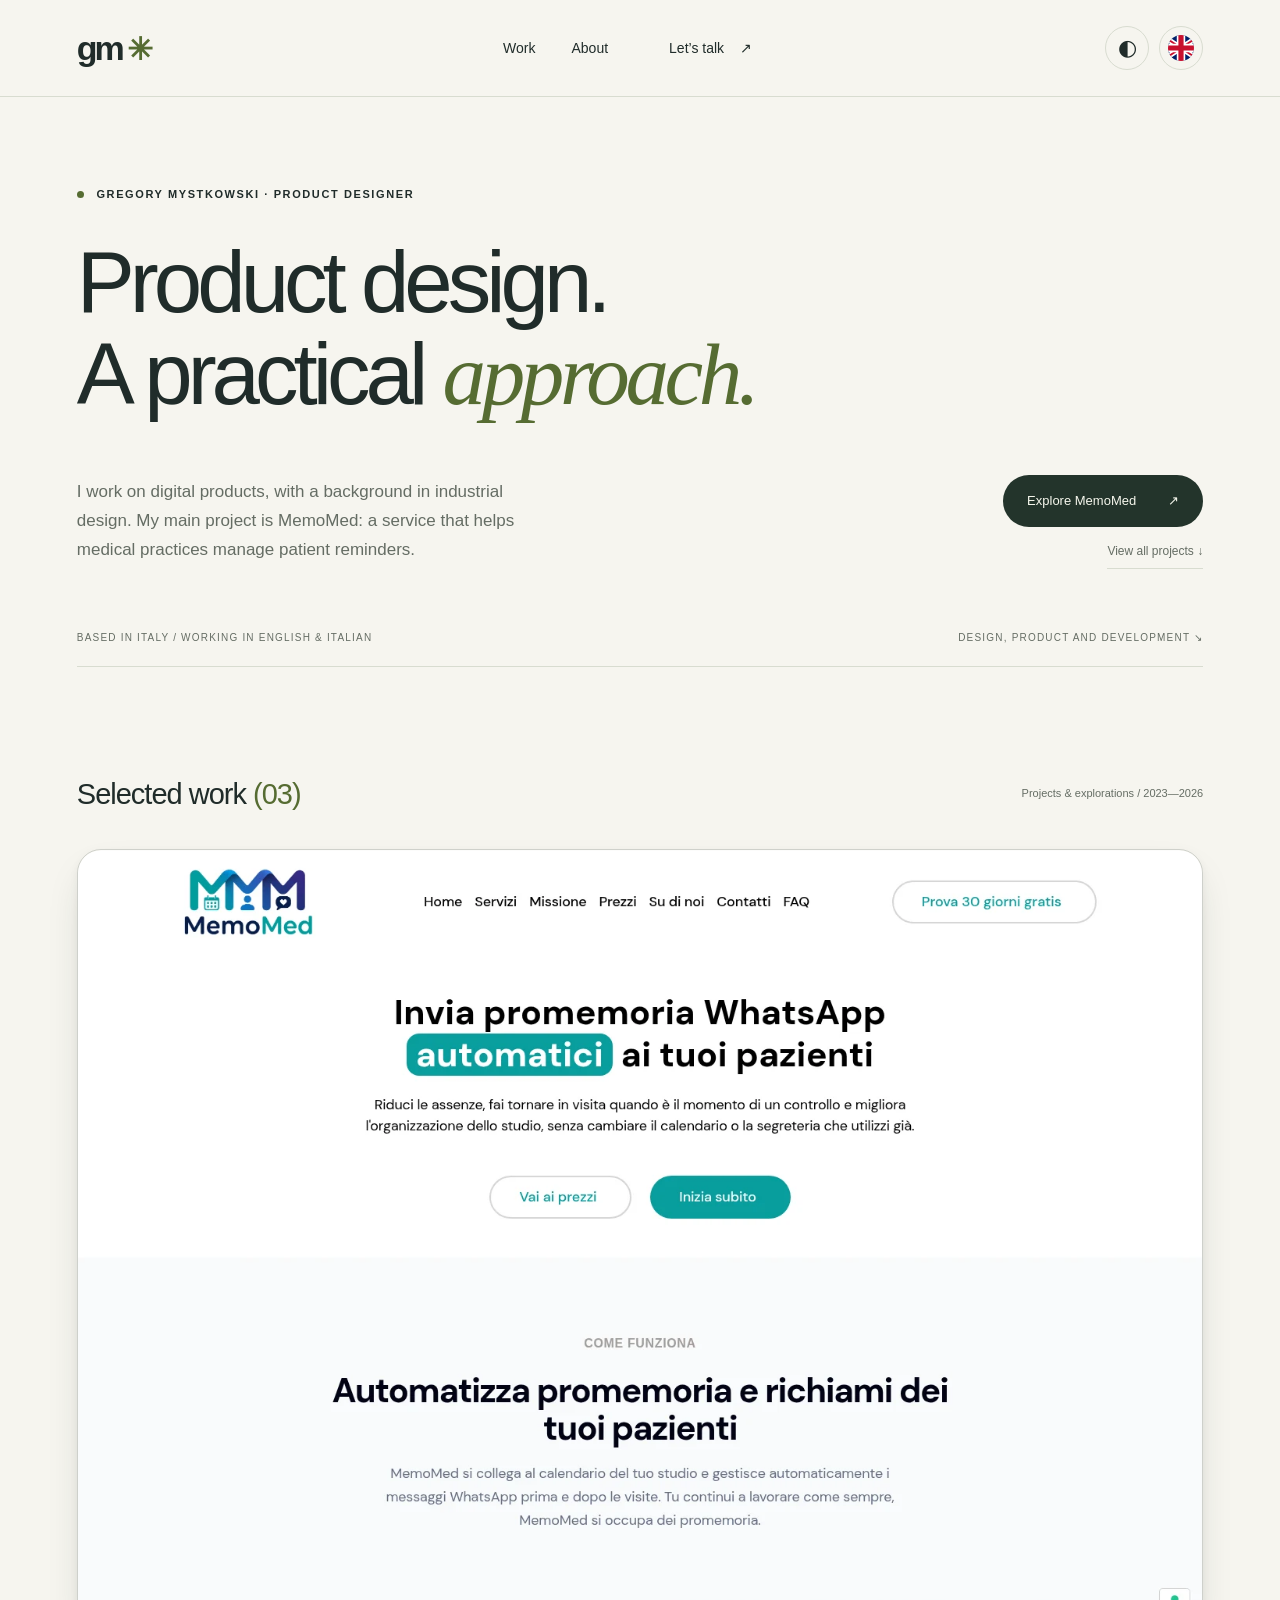
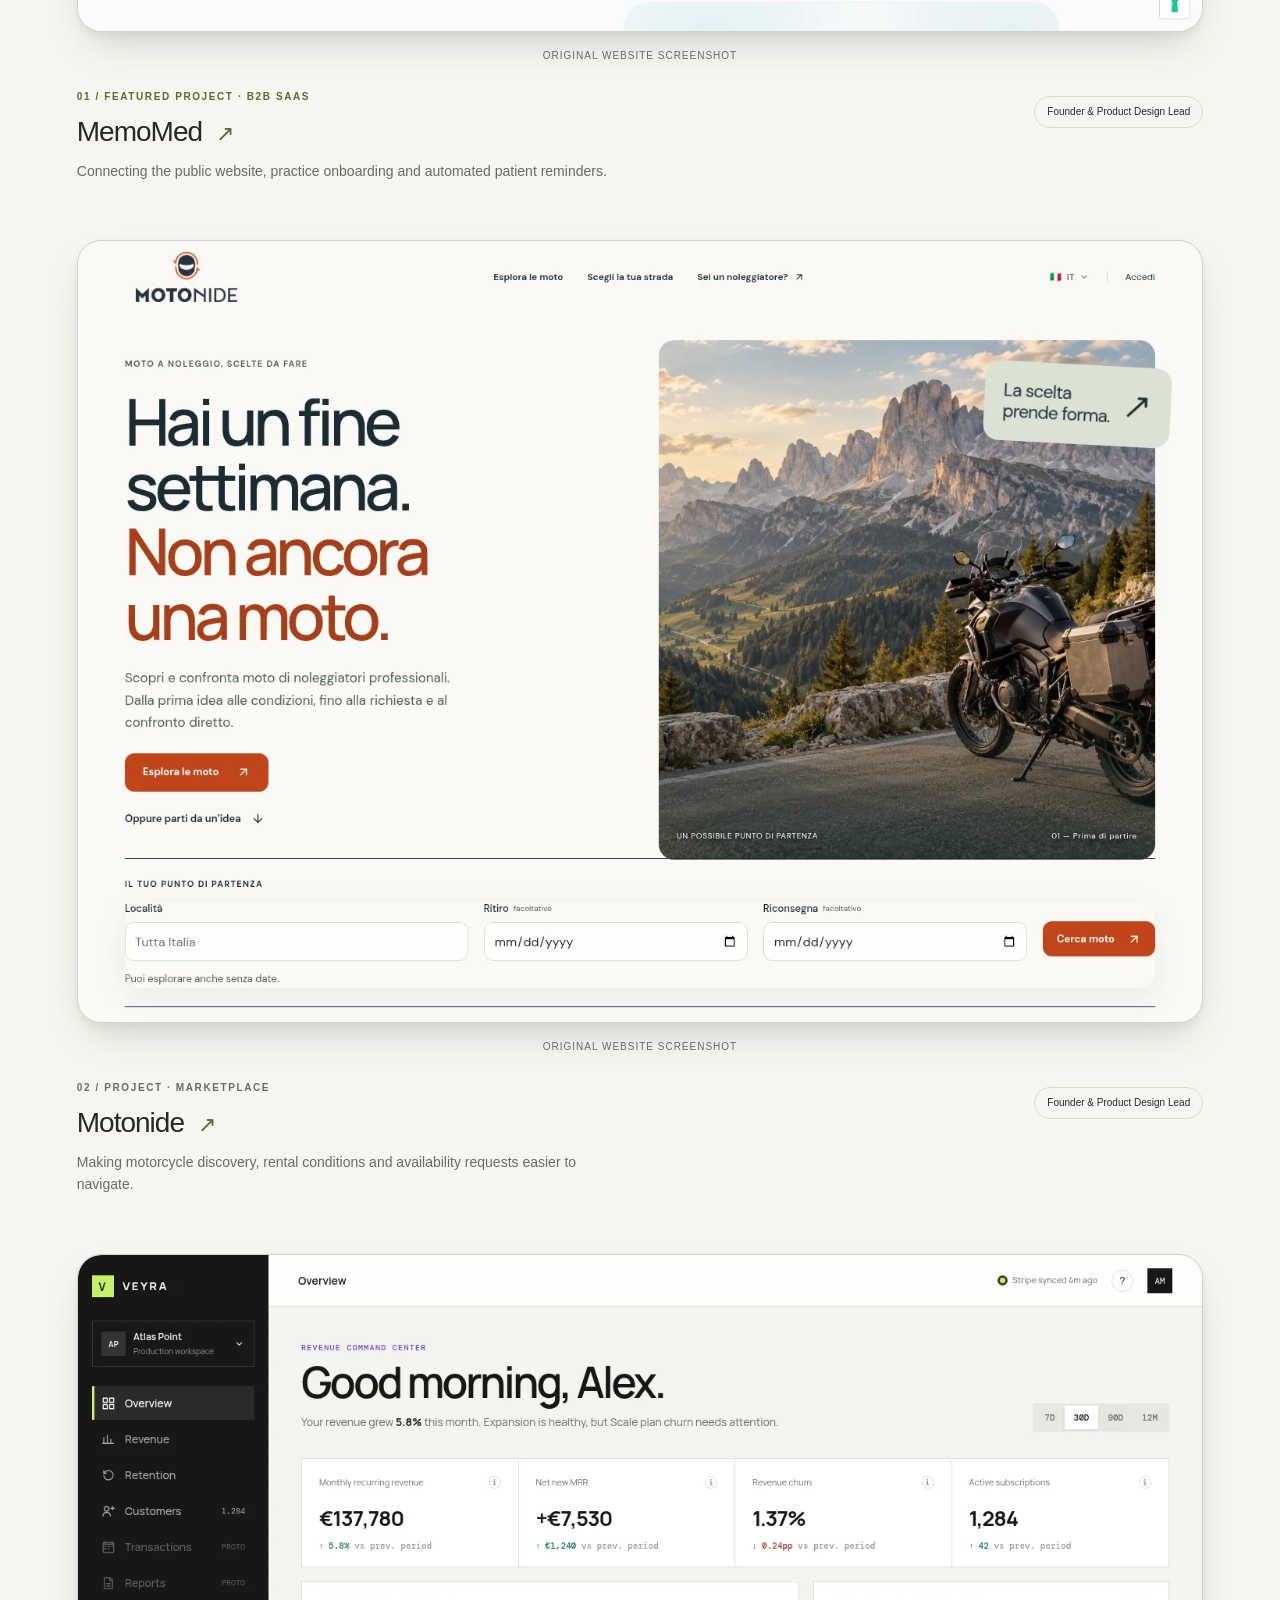
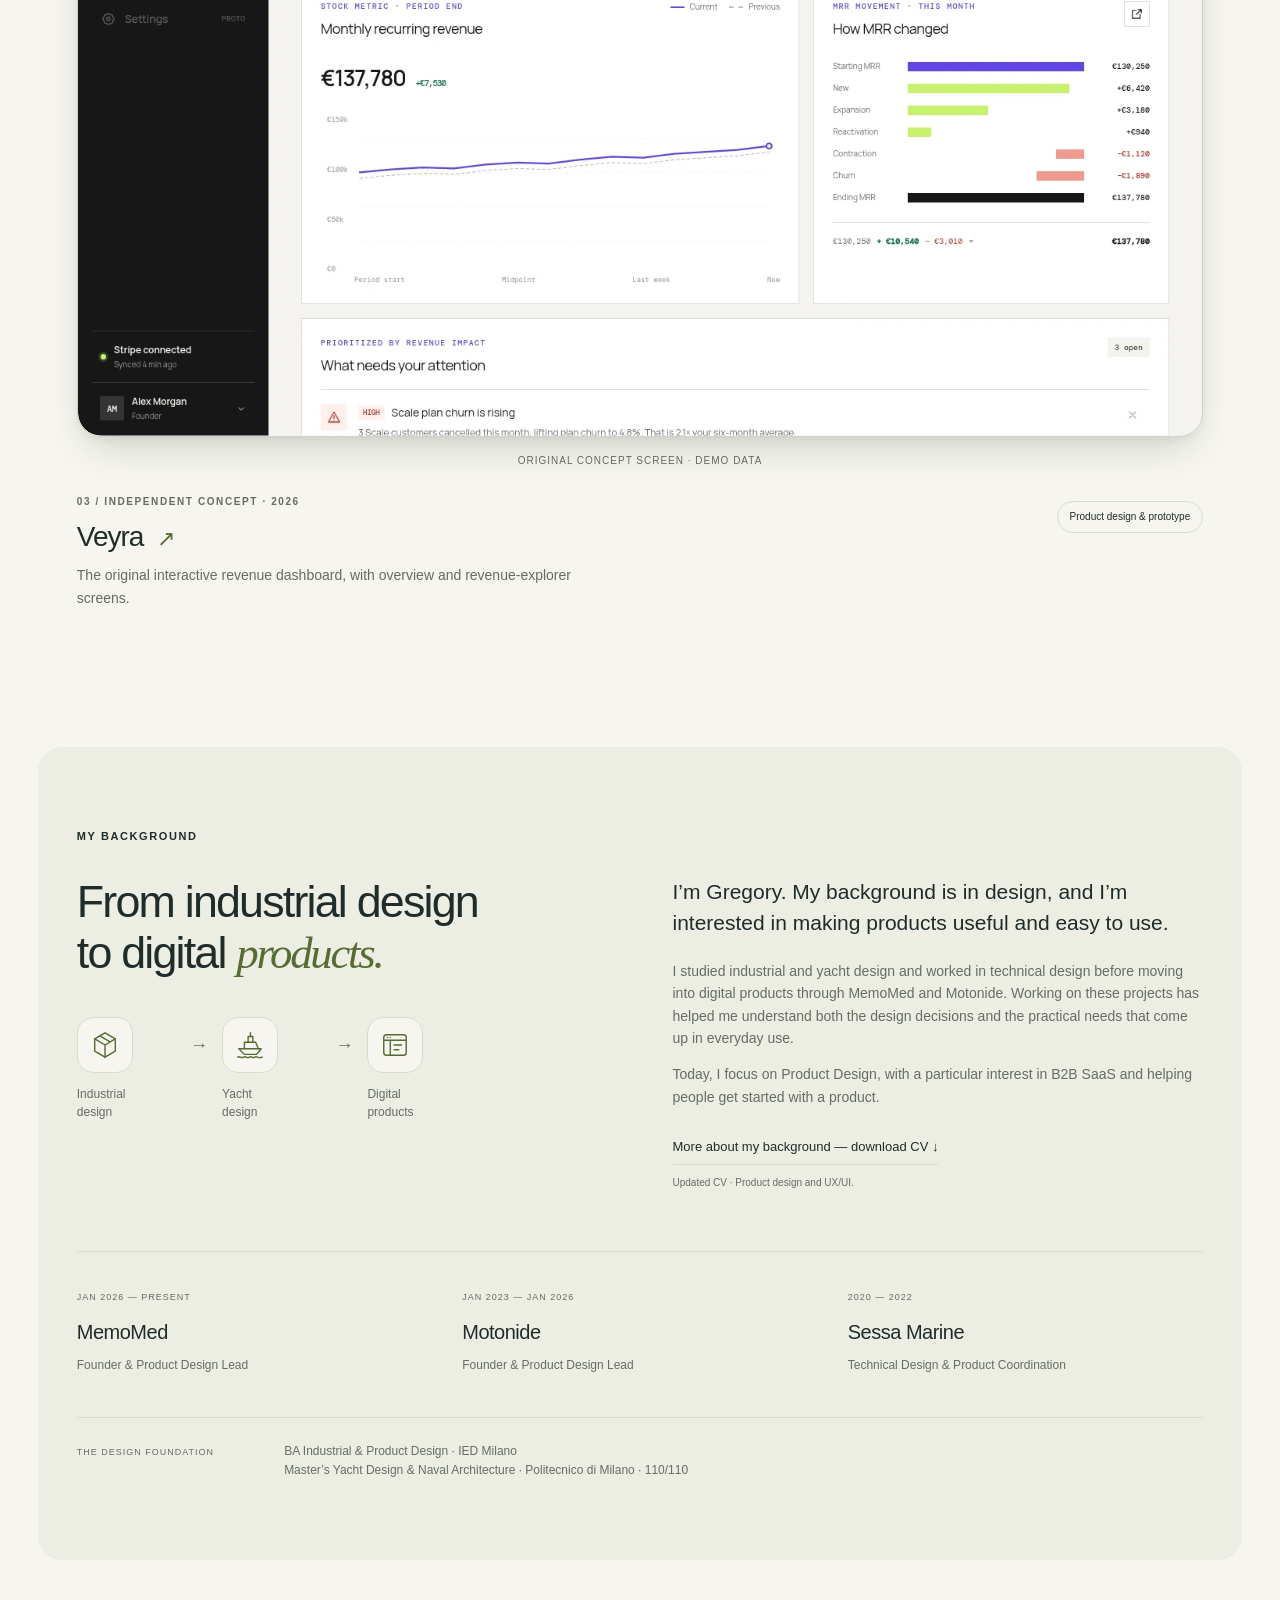
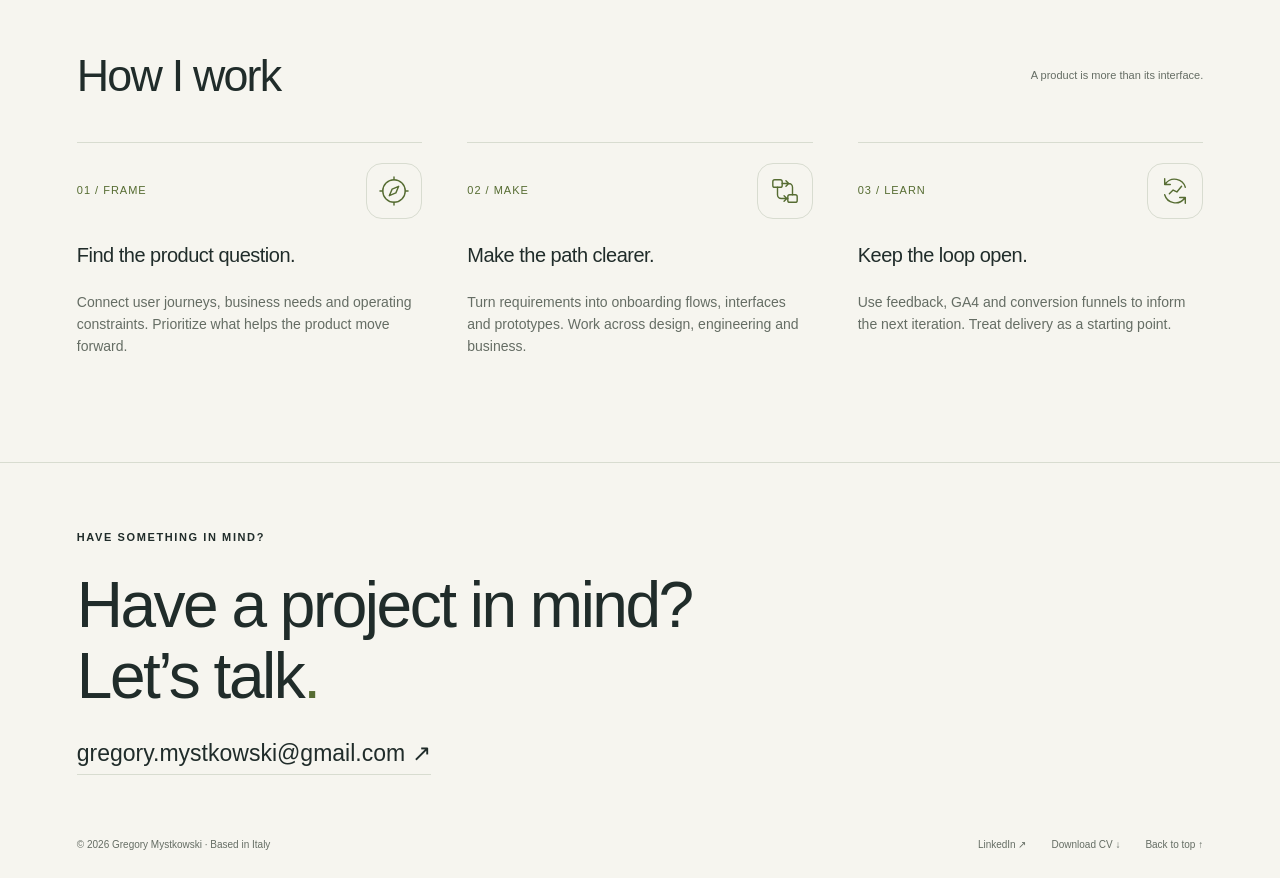
==== commit ddb8e257: "Emphasize product design in founder roles and project descriptions" ====
--- a/index.html
+++ b/index.html
@@ -1 +1 @@
-<!doctype html><html lang="en"><head><meta charset="UTF-8"><meta name="viewport" content="width=device-width, initial-scale=1"><meta name="description" content="Gregory Mystkowski — Product Designer. Selected projects in digital products, SaaS and marketplaces."><title>Gregory Mystkowski — Product Designer</title><script>try{const lang=localStorage.getItem('language');const italian=/^\/it(?:\/|$)/.test(location.pathname);if(lang==='it'&&!italian)location.replace('/it'+location.pathname+location.search+location.hash);else if(lang==='en'&&italian)location.replace((location.pathname.slice(3)||'/')+location.search+location.hash)}catch(e){}</script><link rel="alternate" hreflang="en" href="https://gmportoflio.vercel.app/"><link rel="alternate" hreflang="it" href="https://gmportoflio.vercel.app/it/"><script>try{document.documentElement.dataset.theme=localStorage.getItem('theme')||(matchMedia('(prefers-color-scheme: dark)').matches?'dark':'light')}catch(e){}</script><link rel="stylesheet" href="/style.css"></head><body><a class="skip" href="#main">Skip to content</a><header><a class="identity" href="/" aria-label="Gregory Mystkowski home">gm<span>✳</span></a><nav aria-label="Main navigation"><a href="#work">Work</a><a href="#about">About</a><a href="#contact">Let’s talk <span>↗</span></a></nav><div class="nav-actions"><button id="theme" aria-label="Switch color theme">◐</button><a id="language" class="language-switcher" href="/it/" hreflang="it" lang="en" aria-label="Current language: English. Switch to Italian" title="Current language: English. Switch to Italian"><span class="language-flag"><svg preserveAspectRatio="xMidYMid slice" viewBox="0 0 60 40" aria-hidden="true" focusable="false"><path fill="#012169" d="M0 0h60v40H0z"/><path stroke="#fff" stroke-width="8" d="m0 0 60 40m0-40L0 40"/><path stroke="#c8102e" stroke-width="3" d="m0 0 60 40m0-40L0 40"/><path stroke="#fff" stroke-width="13" d="M30 0v40M0 20h60"/><path stroke="#c8102e" stroke-width="8" d="M30 0v40M0 20h60"/></svg></span></a><button id="menu" aria-expanded="false" aria-label="Toggle navigation">☰</button></div></header><main id="main"><section class="hero" id="top"><div class="eyebrow"><span class="status-dot"></span> GREGORY MYSTKOWSKI · PRODUCT DESIGNER</div><h1>Product design.<br>A practical <span class="serif">approach.</span></h1><div class="hero-bottom"><p>I work on digital products, with a background in industrial design. My main project is MemoMed: a service that helps medical practices manage patient reminders.</p><div class="hero-actions"><a class="button" href="/work/memomed/">Explore MemoMed <span>↗</span></a><a class="text-link" href="#work">View all projects ↓</a></div></div><div class="hero-note"><span>BASED IN ITALY / WORKING IN ENGLISH & ITALIAN</span><span>DESIGN, PRODUCT AND DEVELOPMENT ↘</span></div></section><section id="work" class="work-section"><div class="section-heading"><h2>Selected work<span class="accent"> (03)</span></h2><span>Projects & explorations / 2023—2026</span></div><article class="project memomed featured-project"><a class="project-visual" href="/work/memomed/" aria-label="Read the MemoMed case study"><div class="screenshot-frame"><img src="/public/screenshots/memomed-home.webp" alt="MemoMed public website explaining automated WhatsApp appointment reminders" width="1440" height="1000" loading="lazy" decoding="async"></div><span class="visual-label">ORIGINAL WEBSITE SCREENSHOT</span></a><div class="project-info"><div><div class="eyebrow">01 / FEATURED PROJECT · B2B SAAS</div><h3><a href="/work/memomed/">MemoMed <span>↗</span></a></h3><p>Connecting the public website, practice onboarding and automated patient reminders.</p></div><span class="role">Founder &amp; Product Lead</span></div></article><article class="project motonide"><a class="project-visual" href="/work/motonide/" aria-label="Read the Motonide case study"><div class="screenshot-frame"><img src="/public/screenshots/motonide-home.webp" alt="Motonide homepage with motorcycle discovery and rental search" width="1440" height="1000" loading="lazy" decoding="async"></div><span class="visual-label">ORIGINAL WEBSITE SCREENSHOT</span></a><div class="project-info"><div><div class="eyebrow">02 / PROJECT · MARKETPLACE</div><h3><a href="/work/motonide/">Motonide <span>↗</span></a></h3><p>Making motorcycle discovery, rental conditions and availability requests easier to navigate.</p></div><span class="role">Founder &amp; Product Owner</span></div></article><article class="project veyra"><a class="project-visual" href="/work/veyra/" aria-label="Read the Veyra case study"><div class="screenshot-frame"><img src="/public/screenshots/veyra-overview.webp" alt="Veyra original overview dashboard with demo revenue indicators and charts" width="1440" height="1000" loading="lazy" decoding="async"></div><span class="visual-label">ORIGINAL CONCEPT SCREEN · DEMO DATA</span></a><div class="project-info"><div><div class="eyebrow">03 / INDEPENDENT CONCEPT · 2026</div><h3><a href="/work/veyra/">Veyra <span>↗</span></a></h3><p>The original interactive revenue dashboard, with overview and revenue-explorer screens.</p></div><span class="role">Product design & prototype</span></div></article></section><section class="about" id="about"><div class="eyebrow">MY BACKGROUND</div><div class="about-grid"><div class="about-heading"><h2>From industrial design<br>to digital <span class="serif">products.</span></h2><div class="background-journey" aria-label="Design background"><div><span class="story-icon"><svg viewBox="0 0 32 32" width="32" height="32" fill="none" stroke="currentColor" stroke-width="1.5" stroke-linecap="round" stroke-linejoin="round" aria-hidden="true" focusable="false"><path d="m16 3 11 6.5v13L16 29 5 22.5v-13L16 3Z"/><path d="m5 9.5 11 6.5 11-6.5M16 16v13M10.5 6.2l11 6.5"/></svg></span><span>Industrial<br>design</span></div><span class="journey-connector" aria-hidden="true">→</span><div><span class="story-icon"><svg viewBox="0 0 32 32" width="32" height="32" fill="none" stroke="currentColor" stroke-width="1.5" stroke-linecap="round" stroke-linejoin="round" aria-hidden="true" focusable="false"><path d="M4 20h24l-5 6H10l-6-6Z"/><path d="M10 20v-7h12l3 7M14 13V7h5v6M3 29c2-2 4 2 6 0s4 2 6 0 4 2 6 0 4 2 8 0"/><path d="M16.5 7V3"/></svg></span><span>Yacht<br>design</span></div><span class="journey-connector" aria-hidden="true">→</span><div><span class="story-icon"><svg viewBox="0 0 32 32" width="32" height="32" fill="none" stroke="currentColor" stroke-width="1.5" stroke-linecap="round" stroke-linejoin="round" aria-hidden="true" focusable="false"><rect x="4" y="5" width="24" height="22" rx="3"/><path d="M4 11h24M11 11v16M15 16h8M15 21h5"/><path d="M8 8h.01M11 8h.01"/></svg></span><span>Digital<br>products</span></div></div></div><div><p class="large">I’m Gregory. My background is in design, and I’m interested in making products useful and easy to use.</p><p>I studied industrial and yacht design and worked in technical design before moving into digital products through MemoMed and Motonide. Working on these projects has helped me understand both the design decisions and the practical needs that come up in everyday use.</p><p>Today, I focus on Product Design, with a particular interest in B2B SaaS and helping people get started with a product.</p><a class="text-link" href="/public/Gregory-Mystkowski-CV.pdf" download>More about my background — download CV ↓</a><small class="cv-note">Updated CV · Product design and UX/UI.</small></div></div><div class="timeline"><div><span>JAN 2026 — PRESENT</span><h3>MemoMed</h3><p>Founder &amp; Product Lead</p></div><div><span>JAN 2023 — JAN 2026</span><h3>Motonide</h3><p>Founder &amp; Product Owner</p></div><div><span>2020 — 2022</span><h3>Sessa Marine</h3><p>Technical Design & Product Coordination</p></div></div><div class="education"><span>THE DESIGN FOUNDATION</span><p>BA Industrial & Product Design · IED Milano<br>Master’s Yacht Design & Naval Architecture · Politecnico di Milano · 110/110</p></div></section><section class="approach"><div class="section-heading"><h2>How I work</h2><span>A product is more than its interface.</span></div><div class="approach-grid"><article><div class="approach-step"><span>01 / FRAME</span><span class="story-icon"><svg viewBox="0 0 32 32" width="32" height="32" fill="none" stroke="currentColor" stroke-width="1.5" stroke-linecap="round" stroke-linejoin="round" aria-hidden="true" focusable="false"><circle cx="16" cy="16" r="12"/><path d="m21 11-3 7-7 3 3-7 7-3ZM16 1v3M16 28v3M1 16h3M28 16h3"/></svg></span></div><h3>Find the product question.</h3><p>Connect user journeys, business needs and operating constraints. Prioritize what helps the product move forward.</p></article><article><div class="approach-step"><span>02 / MAKE</span><span class="story-icon"><svg viewBox="0 0 32 32" width="32" height="32" fill="none" stroke="currentColor" stroke-width="1.5" stroke-linecap="round" stroke-linejoin="round" aria-hidden="true" focusable="false"><rect x="3" y="4" width="10" height="8" rx="2"/><rect x="19" y="20" width="10" height="8" rx="2"/><path d="M8 12v8a4 4 0 0 0 4 4h7M13 8h7a4 4 0 0 1 4 4v8M17 5l3 3-3 3M15 21l3 3-3 3"/></svg></span></div><h3>Make the path clearer.</h3><p>Turn requirements into onboarding flows, interfaces and prototypes. Work across design, engineering and business.</p></article><article><div class="approach-step"><span>03 / LEARN</span><span class="story-icon"><svg viewBox="0 0 32 32" width="32" height="32" fill="none" stroke="currentColor" stroke-width="1.5" stroke-linecap="round" stroke-linejoin="round" aria-hidden="true" focusable="false"><path d="M27 12a12 12 0 0 0-21-4M5 3v6h6M5 20a12 12 0 0 0 21 4M27 29v-6h-6"/><path d="m10 19 4-4 4 2 5-6"/></svg></span></div><h3>Keep the loop open.</h3><p>Use feedback, GA4 and conversion funnels to inform the next iteration. Treat delivery as a starting point.</p></article></div></section></main><footer id="contact"><div class="eyebrow">HAVE SOMETHING IN MIND?</div><h2>Have a project in mind?<br>Let’s talk<span class="accent">.</span></h2><a class="contact-mail" href="mailto:gregory.mystkowski@gmail.com">gregory.mystkowski@gmail.com ↗</a><div class="footer-bottom"><span>© 2026 Gregory Mystkowski · Based in Italy</span><div><a href="https://linkedin.com/in/gmystkowski" target="_blank" rel="noopener noreferrer">LinkedIn ↗</a><a href="/public/Gregory-Mystkowski-CV.pdf" download>Download CV ↓</a><a href="#top">Back to top ↑</a></div></div></footer><script src="/app.js"></script></body></html>
+<!doctype html><html lang="en"><head><meta charset="UTF-8"><meta name="viewport" content="width=device-width, initial-scale=1"><meta name="description" content="Gregory Mystkowski — Product Designer. Selected projects in digital products, SaaS and marketplaces."><title>Gregory Mystkowski — Product Designer</title><script>try{const lang=localStorage.getItem('language');const italian=/^\/it(?:\/|$)/.test(location.pathname);if(lang==='it'&&!italian)location.replace('/it'+location.pathname+location.search+location.hash);else if(lang==='en'&&italian)location.replace((location.pathname.slice(3)||'/')+location.search+location.hash)}catch(e){}</script><link rel="alternate" hreflang="en" href="https://gmportoflio.vercel.app/"><link rel="alternate" hreflang="it" href="https://gmportoflio.vercel.app/it/"><script>try{document.documentElement.dataset.theme=localStorage.getItem('theme')||(matchMedia('(prefers-color-scheme: dark)').matches?'dark':'light')}catch(e){}</script><link rel="stylesheet" href="/style.css"></head><body><a class="skip" href="#main">Skip to content</a><header><a class="identity" href="/" aria-label="Gregory Mystkowski home">gm<span>✳</span></a><nav aria-label="Main navigation"><a href="#work">Work</a><a href="#about">About</a><a href="#contact">Let’s talk <span>↗</span></a></nav><div class="nav-actions"><button id="theme" aria-label="Switch color theme">◐</button><a id="language" class="language-switcher" href="/it/" hreflang="it" lang="en" aria-label="Current language: English. Switch to Italian" title="Current language: English. Switch to Italian"><span class="language-flag"><svg preserveAspectRatio="xMidYMid slice" viewBox="0 0 60 40" aria-hidden="true" focusable="false"><path fill="#012169" d="M0 0h60v40H0z"/><path stroke="#fff" stroke-width="8" d="m0 0 60 40m0-40L0 40"/><path stroke="#c8102e" stroke-width="3" d="m0 0 60 40m0-40L0 40"/><path stroke="#fff" stroke-width="13" d="M30 0v40M0 20h60"/><path stroke="#c8102e" stroke-width="8" d="M30 0v40M0 20h60"/></svg></span></a><button id="menu" aria-expanded="false" aria-label="Toggle navigation">☰</button></div></header><main id="main"><section class="hero" id="top"><div class="eyebrow"><span class="status-dot"></span> GREGORY MYSTKOWSKI · PRODUCT DESIGNER</div><h1>Product design.<br>A practical <span class="serif">approach.</span></h1><div class="hero-bottom"><p>I work on digital products, with a background in industrial design. My main project is MemoMed: a service that helps medical practices manage patient reminders.</p><div class="hero-actions"><a class="button" href="/work/memomed/">Explore MemoMed <span>↗</span></a><a class="text-link" href="#work">View all projects ↓</a></div></div><div class="hero-note"><span>BASED IN ITALY / WORKING IN ENGLISH & ITALIAN</span><span>DESIGN, PRODUCT AND DEVELOPMENT ↘</span></div></section><section id="work" class="work-section"><div class="section-heading"><h2>Selected work<span class="accent"> (03)</span></h2><span>Projects & explorations / 2023—2026</span></div><article class="project memomed featured-project"><a class="project-visual" href="/work/memomed/" aria-label="Read the MemoMed case study"><div class="screenshot-frame"><img src="/public/screenshots/memomed-home.webp" alt="MemoMed public website explaining automated WhatsApp appointment reminders" width="1440" height="1000" loading="lazy" decoding="async"></div><span class="visual-label">ORIGINAL WEBSITE SCREENSHOT</span></a><div class="project-info"><div><div class="eyebrow">01 / FEATURED PROJECT · B2B SAAS</div><h3><a href="/work/memomed/">MemoMed <span>↗</span></a></h3><p>Connecting the public website, practice onboarding and automated patient reminders.</p></div><span class="role">Founder &amp; Product Design Lead</span></div></article><article class="project motonide"><a class="project-visual" href="/work/motonide/" aria-label="Read the Motonide case study"><div class="screenshot-frame"><img src="/public/screenshots/motonide-home.webp" alt="Motonide homepage with motorcycle discovery and rental search" width="1440" height="1000" loading="lazy" decoding="async"></div><span class="visual-label">ORIGINAL WEBSITE SCREENSHOT</span></a><div class="project-info"><div><div class="eyebrow">02 / PROJECT · MARKETPLACE</div><h3><a href="/work/motonide/">Motonide <span>↗</span></a></h3><p>Making motorcycle discovery, rental conditions and availability requests easier to navigate.</p></div><span class="role">Founder &amp; Product Design Lead</span></div></article><article class="project veyra"><a class="project-visual" href="/work/veyra/" aria-label="Read the Veyra case study"><div class="screenshot-frame"><img src="/public/screenshots/veyra-overview.webp" alt="Veyra original overview dashboard with demo revenue indicators and charts" width="1440" height="1000" loading="lazy" decoding="async"></div><span class="visual-label">ORIGINAL CONCEPT SCREEN · DEMO DATA</span></a><div class="project-info"><div><div class="eyebrow">03 / INDEPENDENT CONCEPT · 2026</div><h3><a href="/work/veyra/">Veyra <span>↗</span></a></h3><p>The original interactive revenue dashboard, with overview and revenue-explorer screens.</p></div><span class="role">Product design & prototype</span></div></article></section><section class="about" id="about"><div class="eyebrow">MY BACKGROUND</div><div class="about-grid"><div class="about-heading"><h2>From industrial design<br>to digital <span class="serif">products.</span></h2><div class="background-journey" aria-label="Design background"><div><span class="story-icon"><svg viewBox="0 0 32 32" width="32" height="32" fill="none" stroke="currentColor" stroke-width="1.5" stroke-linecap="round" stroke-linejoin="round" aria-hidden="true" focusable="false"><path d="m16 3 11 6.5v13L16 29 5 22.5v-13L16 3Z"/><path d="m5 9.5 11 6.5 11-6.5M16 16v13M10.5 6.2l11 6.5"/></svg></span><span>Industrial<br>design</span></div><span class="journey-connector" aria-hidden="true">→</span><div><span class="story-icon"><svg viewBox="0 0 32 32" width="32" height="32" fill="none" stroke="currentColor" stroke-width="1.5" stroke-linecap="round" stroke-linejoin="round" aria-hidden="true" focusable="false"><path d="M4 20h24l-5 6H10l-6-6Z"/><path d="M10 20v-7h12l3 7M14 13V7h5v6M3 29c2-2 4 2 6 0s4 2 6 0 4 2 6 0 4 2 8 0"/><path d="M16.5 7V3"/></svg></span><span>Yacht<br>design</span></div><span class="journey-connector" aria-hidden="true">→</span><div><span class="story-icon"><svg viewBox="0 0 32 32" width="32" height="32" fill="none" stroke="currentColor" stroke-width="1.5" stroke-linecap="round" stroke-linejoin="round" aria-hidden="true" focusable="false"><rect x="4" y="5" width="24" height="22" rx="3"/><path d="M4 11h24M11 11v16M15 16h8M15 21h5"/><path d="M8 8h.01M11 8h.01"/></svg></span><span>Digital<br>products</span></div></div></div><div><p class="large">I’m Gregory. My background is in design, and I’m interested in making products useful and easy to use.</p><p>I studied industrial and yacht design and worked in technical design before moving into digital products through MemoMed and Motonide. Working on these projects has helped me understand both the design decisions and the practical needs that come up in everyday use.</p><p>Today, I focus on Product Design, with a particular interest in B2B SaaS and helping people get started with a product.</p><a class="text-link" href="/public/Gregory-Mystkowski-CV.pdf" download>More about my background — download CV ↓</a><small class="cv-note">Updated CV · Product design and UX/UI.</small></div></div><div class="timeline"><div><span>JAN 2026 — PRESENT</span><h3>MemoMed</h3><p>Founder &amp; Product Design Lead</p></div><div><span>JAN 2023 — JAN 2026</span><h3>Motonide</h3><p>Founder &amp; Product Design Lead</p></div><div><span>2020 — 2022</span><h3>Sessa Marine</h3><p>Technical Design & Product Coordination</p></div></div><div class="education"><span>THE DESIGN FOUNDATION</span><p>BA Industrial & Product Design · IED Milano<br>Master’s Yacht Design & Naval Architecture · Politecnico di Milano · 110/110</p></div></section><section class="approach"><div class="section-heading"><h2>How I work</h2><span>A product is more than its interface.</span></div><div class="approach-grid"><article><div class="approach-step"><span>01 / FRAME</span><span class="story-icon"><svg viewBox="0 0 32 32" width="32" height="32" fill="none" stroke="currentColor" stroke-width="1.5" stroke-linecap="round" stroke-linejoin="round" aria-hidden="true" focusable="false"><circle cx="16" cy="16" r="12"/><path d="m21 11-3 7-7 3 3-7 7-3ZM16 1v3M16 28v3M1 16h3M28 16h3"/></svg></span></div><h3>Find the product question.</h3><p>Connect user journeys, business needs and operating constraints. Prioritize what helps the product move forward.</p></article><article><div class="approach-step"><span>02 / MAKE</span><span class="story-icon"><svg viewBox="0 0 32 32" width="32" height="32" fill="none" stroke="currentColor" stroke-width="1.5" stroke-linecap="round" stroke-linejoin="round" aria-hidden="true" focusable="false"><rect x="3" y="4" width="10" height="8" rx="2"/><rect x="19" y="20" width="10" height="8" rx="2"/><path d="M8 12v8a4 4 0 0 0 4 4h7M13 8h7a4 4 0 0 1 4 4v8M17 5l3 3-3 3M15 21l3 3-3 3"/></svg></span></div><h3>Make the path clearer.</h3><p>Turn requirements into onboarding flows, interfaces and prototypes. Work across design, engineering and business.</p></article><article><div class="approach-step"><span>03 / LEARN</span><span class="story-icon"><svg viewBox="0 0 32 32" width="32" height="32" fill="none" stroke="currentColor" stroke-width="1.5" stroke-linecap="round" stroke-linejoin="round" aria-hidden="true" focusable="false"><path d="M27 12a12 12 0 0 0-21-4M5 3v6h6M5 20a12 12 0 0 0 21 4M27 29v-6h-6"/><path d="m10 19 4-4 4 2 5-6"/></svg></span></div><h3>Keep the loop open.</h3><p>Use feedback, GA4 and conversion funnels to inform the next iteration. Treat delivery as a starting point.</p></article></div></section></main><footer id="contact"><div class="eyebrow">HAVE SOMETHING IN MIND?</div><h2>Have a project in mind?<br>Let’s talk<span class="accent">.</span></h2><a class="contact-mail" href="mailto:gregory.mystkowski@gmail.com">gregory.mystkowski@gmail.com ↗</a><div class="footer-bottom"><span>© 2026 Gregory Mystkowski · Based in Italy</span><div><a href="https://linkedin.com/in/gmystkowski" target="_blank" rel="noopener noreferrer">LinkedIn ↗</a><a href="/public/Gregory-Mystkowski-CV.pdf" download>Download CV ↓</a><a href="#top">Back to top ↑</a></div></div></footer><script src="/app.js"></script></body></html>
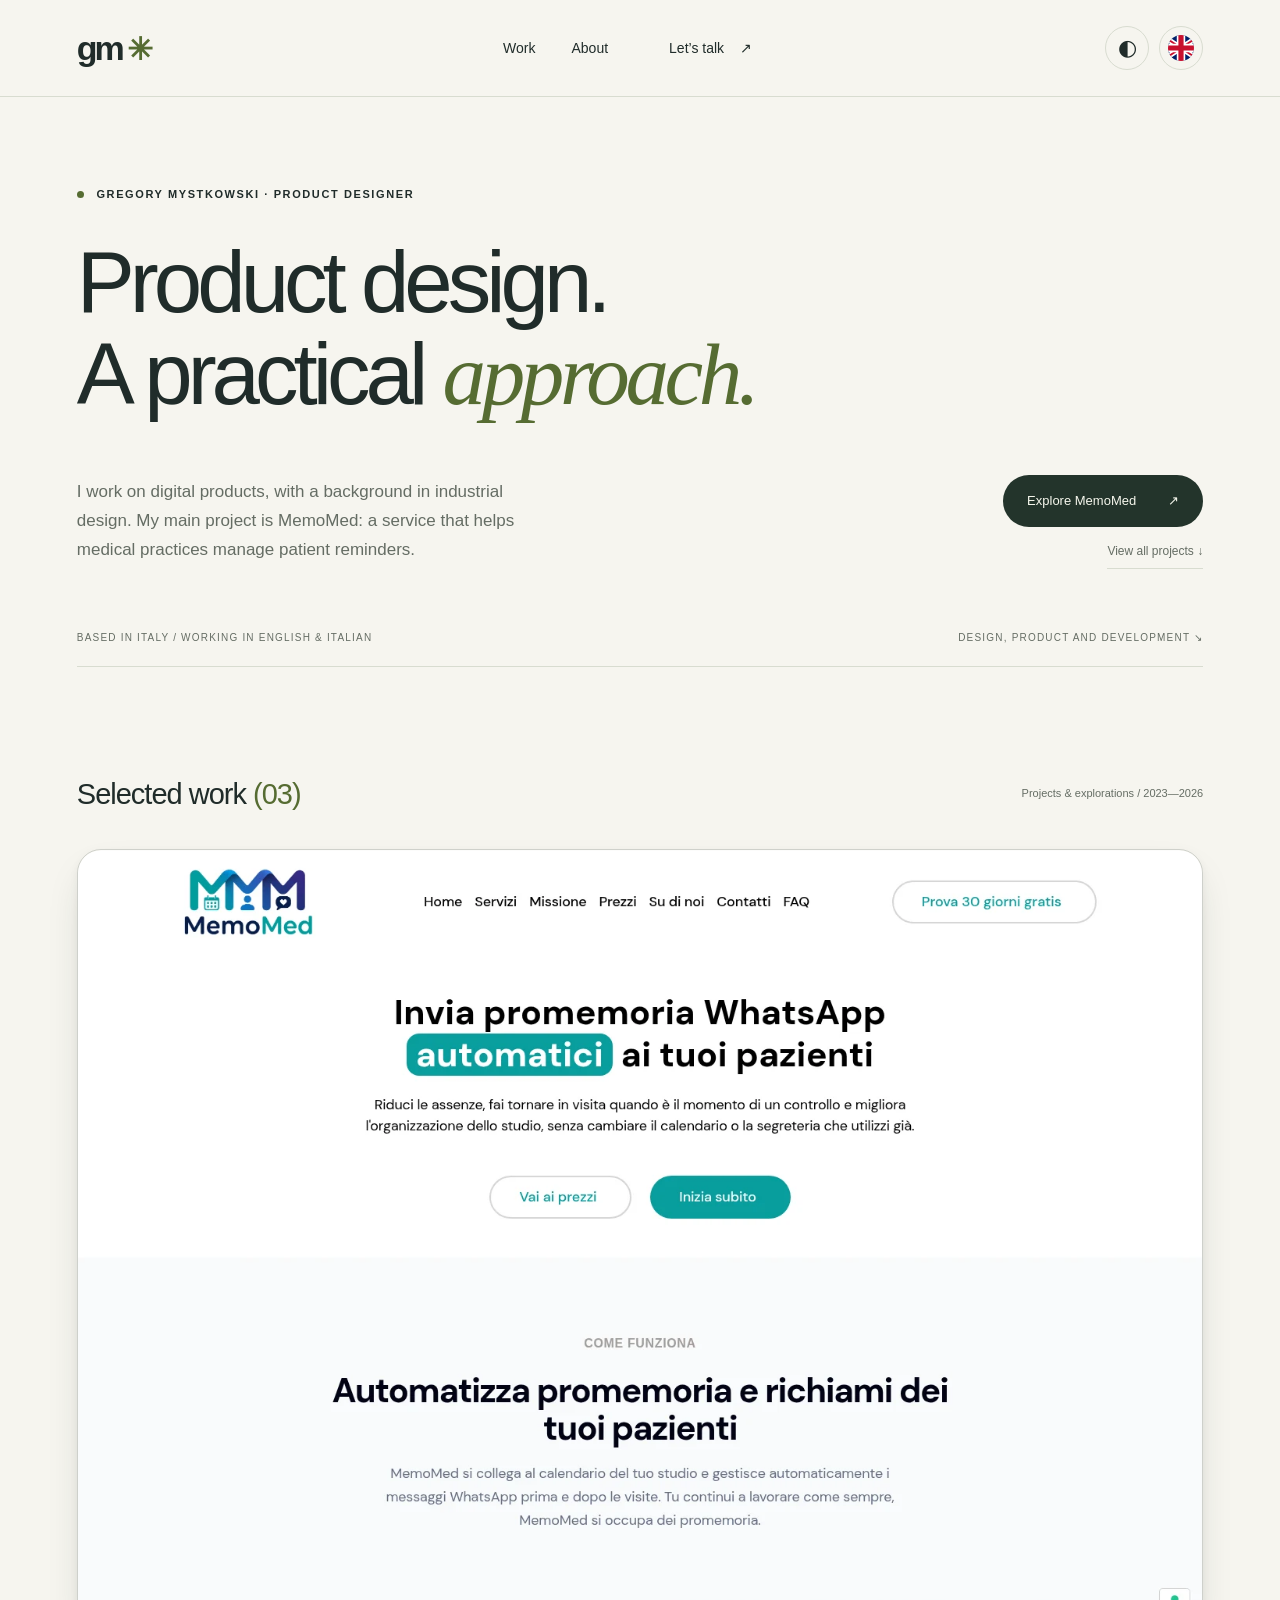
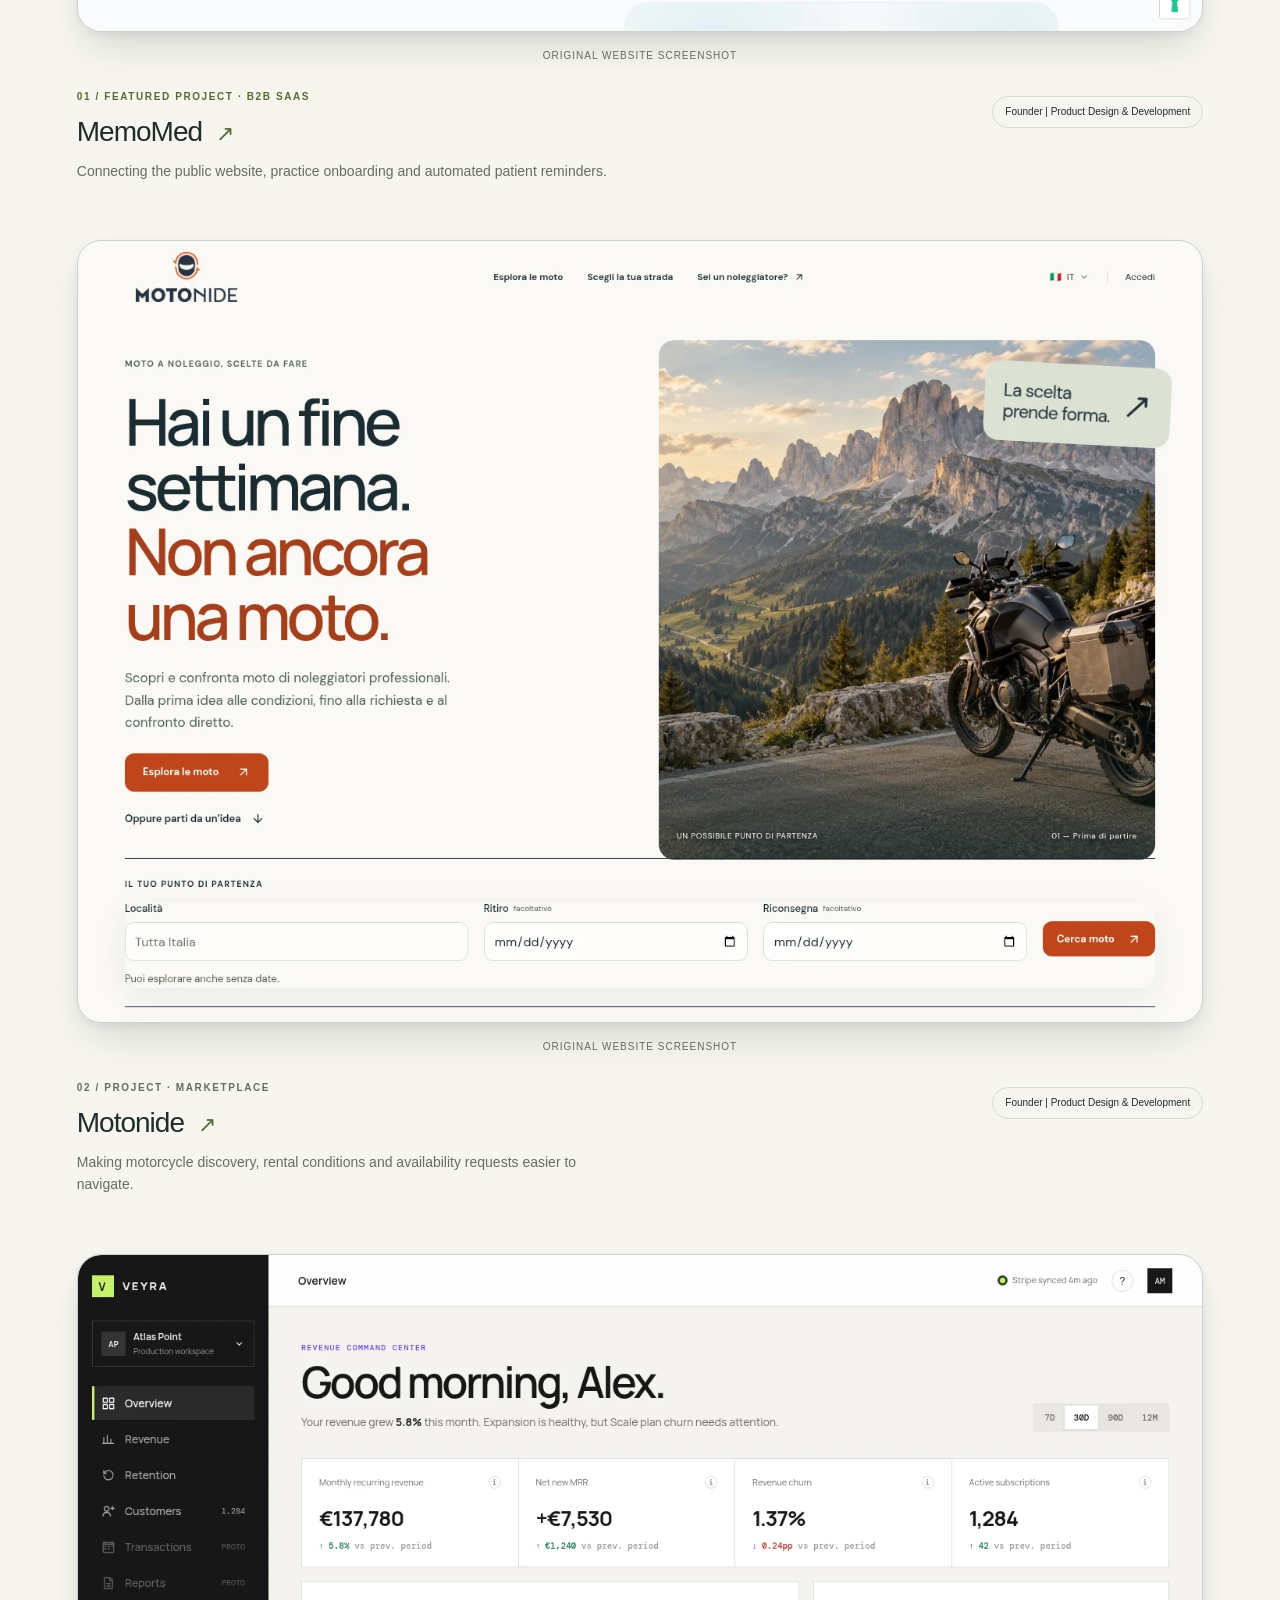
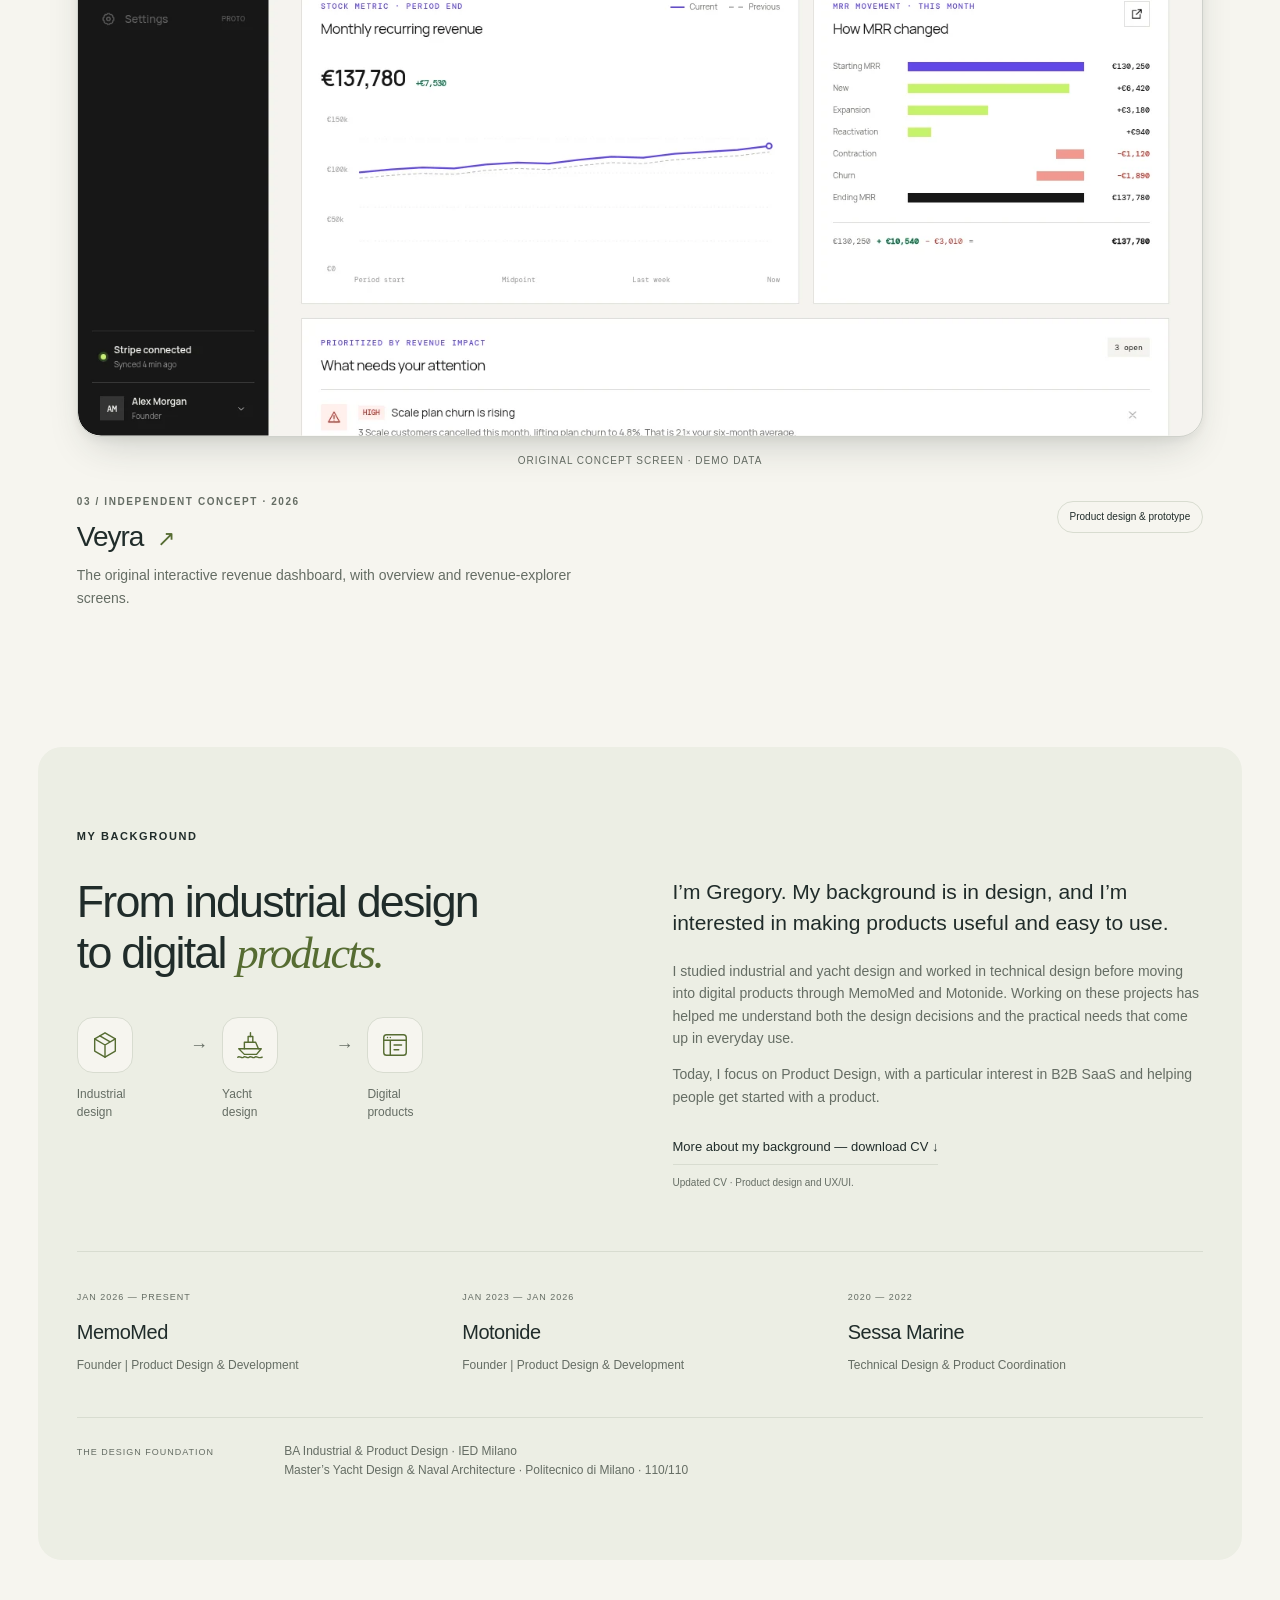
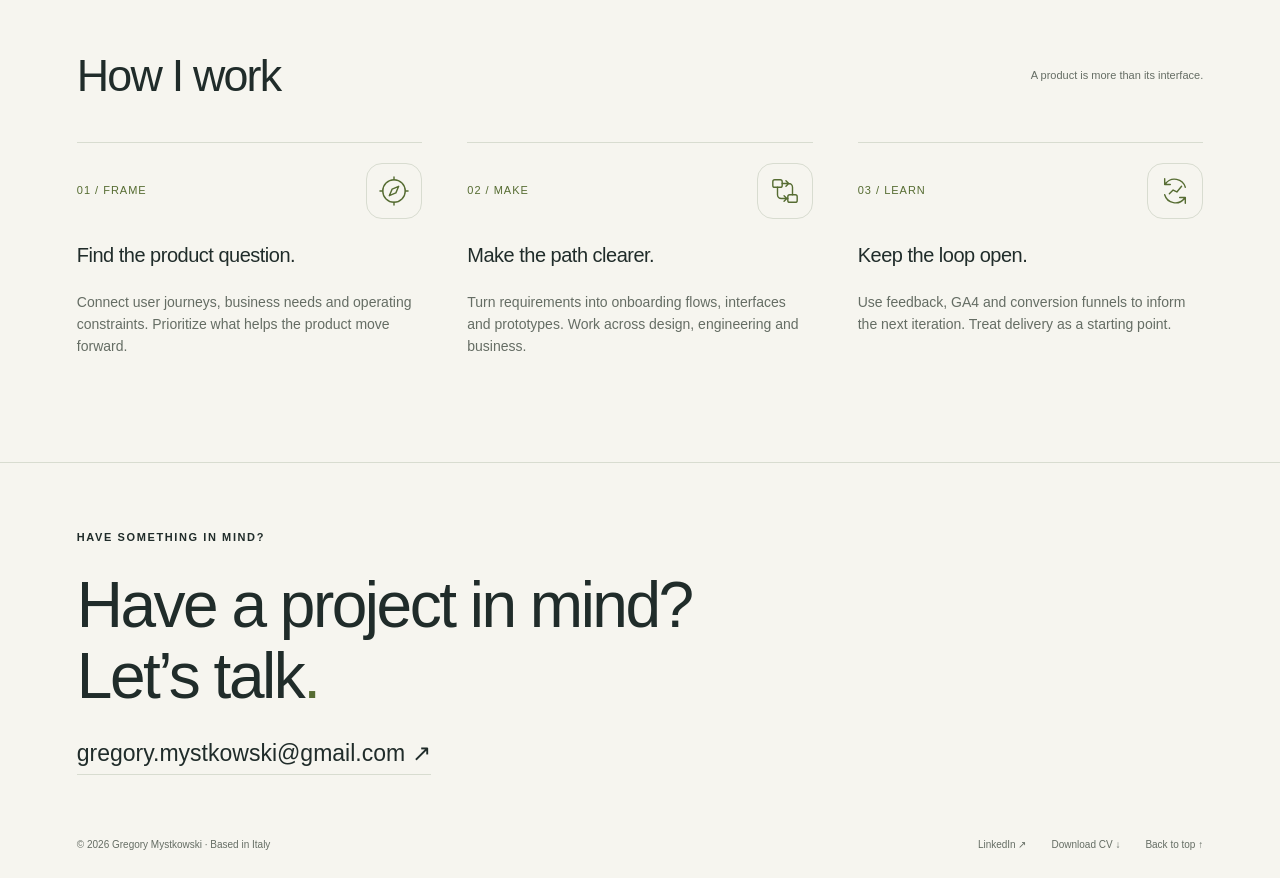
==== commit 33e5e23b: "Use Founder | Product Design & Development for both projects" ====
--- a/index.html
+++ b/index.html
@@ -1 +1 @@
-<!doctype html><html lang="en"><head><meta charset="UTF-8"><meta name="viewport" content="width=device-width, initial-scale=1"><meta name="description" content="Gregory Mystkowski — Product Designer. Selected projects in digital products, SaaS and marketplaces."><title>Gregory Mystkowski — Product Designer</title><script>try{const lang=localStorage.getItem('language');const italian=/^\/it(?:\/|$)/.test(location.pathname);if(lang==='it'&&!italian)location.replace('/it'+location.pathname+location.search+location.hash);else if(lang==='en'&&italian)location.replace((location.pathname.slice(3)||'/')+location.search+location.hash)}catch(e){}</script><link rel="alternate" hreflang="en" href="https://gmportoflio.vercel.app/"><link rel="alternate" hreflang="it" href="https://gmportoflio.vercel.app/it/"><script>try{document.documentElement.dataset.theme=localStorage.getItem('theme')||(matchMedia('(prefers-color-scheme: dark)').matches?'dark':'light')}catch(e){}</script><link rel="stylesheet" href="/style.css"></head><body><a class="skip" href="#main">Skip to content</a><header><a class="identity" href="/" aria-label="Gregory Mystkowski home">gm<span>✳</span></a><nav aria-label="Main navigation"><a href="#work">Work</a><a href="#about">About</a><a href="#contact">Let’s talk <span>↗</span></a></nav><div class="nav-actions"><button id="theme" aria-label="Switch color theme">◐</button><a id="language" class="language-switcher" href="/it/" hreflang="it" lang="en" aria-label="Current language: English. Switch to Italian" title="Current language: English. Switch to Italian"><span class="language-flag"><svg preserveAspectRatio="xMidYMid slice" viewBox="0 0 60 40" aria-hidden="true" focusable="false"><path fill="#012169" d="M0 0h60v40H0z"/><path stroke="#fff" stroke-width="8" d="m0 0 60 40m0-40L0 40"/><path stroke="#c8102e" stroke-width="3" d="m0 0 60 40m0-40L0 40"/><path stroke="#fff" stroke-width="13" d="M30 0v40M0 20h60"/><path stroke="#c8102e" stroke-width="8" d="M30 0v40M0 20h60"/></svg></span></a><button id="menu" aria-expanded="false" aria-label="Toggle navigation">☰</button></div></header><main id="main"><section class="hero" id="top"><div class="eyebrow"><span class="status-dot"></span> GREGORY MYSTKOWSKI · PRODUCT DESIGNER</div><h1>Product design.<br>A practical <span class="serif">approach.</span></h1><div class="hero-bottom"><p>I work on digital products, with a background in industrial design. My main project is MemoMed: a service that helps medical practices manage patient reminders.</p><div class="hero-actions"><a class="button" href="/work/memomed/">Explore MemoMed <span>↗</span></a><a class="text-link" href="#work">View all projects ↓</a></div></div><div class="hero-note"><span>BASED IN ITALY / WORKING IN ENGLISH & ITALIAN</span><span>DESIGN, PRODUCT AND DEVELOPMENT ↘</span></div></section><section id="work" class="work-section"><div class="section-heading"><h2>Selected work<span class="accent"> (03)</span></h2><span>Projects & explorations / 2023—2026</span></div><article class="project memomed featured-project"><a class="project-visual" href="/work/memomed/" aria-label="Read the MemoMed case study"><div class="screenshot-frame"><img src="/public/screenshots/memomed-home.webp" alt="MemoMed public website explaining automated WhatsApp appointment reminders" width="1440" height="1000" loading="lazy" decoding="async"></div><span class="visual-label">ORIGINAL WEBSITE SCREENSHOT</span></a><div class="project-info"><div><div class="eyebrow">01 / FEATURED PROJECT · B2B SAAS</div><h3><a href="/work/memomed/">MemoMed <span>↗</span></a></h3><p>Connecting the public website, practice onboarding and automated patient reminders.</p></div><span class="role">Founder &amp; Product Design Lead</span></div></article><article class="project motonide"><a class="project-visual" href="/work/motonide/" aria-label="Read the Motonide case study"><div class="screenshot-frame"><img src="/public/screenshots/motonide-home.webp" alt="Motonide homepage with motorcycle discovery and rental search" width="1440" height="1000" loading="lazy" decoding="async"></div><span class="visual-label">ORIGINAL WEBSITE SCREENSHOT</span></a><div class="project-info"><div><div class="eyebrow">02 / PROJECT · MARKETPLACE</div><h3><a href="/work/motonide/">Motonide <span>↗</span></a></h3><p>Making motorcycle discovery, rental conditions and availability requests easier to navigate.</p></div><span class="role">Founder &amp; Product Design Lead</span></div></article><article class="project veyra"><a class="project-visual" href="/work/veyra/" aria-label="Read the Veyra case study"><div class="screenshot-frame"><img src="/public/screenshots/veyra-overview.webp" alt="Veyra original overview dashboard with demo revenue indicators and charts" width="1440" height="1000" loading="lazy" decoding="async"></div><span class="visual-label">ORIGINAL CONCEPT SCREEN · DEMO DATA</span></a><div class="project-info"><div><div class="eyebrow">03 / INDEPENDENT CONCEPT · 2026</div><h3><a href="/work/veyra/">Veyra <span>↗</span></a></h3><p>The original interactive revenue dashboard, with overview and revenue-explorer screens.</p></div><span class="role">Product design & prototype</span></div></article></section><section class="about" id="about"><div class="eyebrow">MY BACKGROUND</div><div class="about-grid"><div class="about-heading"><h2>From industrial design<br>to digital <span class="serif">products.</span></h2><div class="background-journey" aria-label="Design background"><div><span class="story-icon"><svg viewBox="0 0 32 32" width="32" height="32" fill="none" stroke="currentColor" stroke-width="1.5" stroke-linecap="round" stroke-linejoin="round" aria-hidden="true" focusable="false"><path d="m16 3 11 6.5v13L16 29 5 22.5v-13L16 3Z"/><path d="m5 9.5 11 6.5 11-6.5M16 16v13M10.5 6.2l11 6.5"/></svg></span><span>Industrial<br>design</span></div><span class="journey-connector" aria-hidden="true">→</span><div><span class="story-icon"><svg viewBox="0 0 32 32" width="32" height="32" fill="none" stroke="currentColor" stroke-width="1.5" stroke-linecap="round" stroke-linejoin="round" aria-hidden="true" focusable="false"><path d="M4 20h24l-5 6H10l-6-6Z"/><path d="M10 20v-7h12l3 7M14 13V7h5v6M3 29c2-2 4 2 6 0s4 2 6 0 4 2 6 0 4 2 8 0"/><path d="M16.5 7V3"/></svg></span><span>Yacht<br>design</span></div><span class="journey-connector" aria-hidden="true">→</span><div><span class="story-icon"><svg viewBox="0 0 32 32" width="32" height="32" fill="none" stroke="currentColor" stroke-width="1.5" stroke-linecap="round" stroke-linejoin="round" aria-hidden="true" focusable="false"><rect x="4" y="5" width="24" height="22" rx="3"/><path d="M4 11h24M11 11v16M15 16h8M15 21h5"/><path d="M8 8h.01M11 8h.01"/></svg></span><span>Digital<br>products</span></div></div></div><div><p class="large">I’m Gregory. My background is in design, and I’m interested in making products useful and easy to use.</p><p>I studied industrial and yacht design and worked in technical design before moving into digital products through MemoMed and Motonide. Working on these projects has helped me understand both the design decisions and the practical needs that come up in everyday use.</p><p>Today, I focus on Product Design, with a particular interest in B2B SaaS and helping people get started with a product.</p><a class="text-link" href="/public/Gregory-Mystkowski-CV.pdf" download>More about my background — download CV ↓</a><small class="cv-note">Updated CV · Product design and UX/UI.</small></div></div><div class="timeline"><div><span>JAN 2026 — PRESENT</span><h3>MemoMed</h3><p>Founder &amp; Product Design Lead</p></div><div><span>JAN 2023 — JAN 2026</span><h3>Motonide</h3><p>Founder &amp; Product Design Lead</p></div><div><span>2020 — 2022</span><h3>Sessa Marine</h3><p>Technical Design & Product Coordination</p></div></div><div class="education"><span>THE DESIGN FOUNDATION</span><p>BA Industrial & Product Design · IED Milano<br>Master’s Yacht Design & Naval Architecture · Politecnico di Milano · 110/110</p></div></section><section class="approach"><div class="section-heading"><h2>How I work</h2><span>A product is more than its interface.</span></div><div class="approach-grid"><article><div class="approach-step"><span>01 / FRAME</span><span class="story-icon"><svg viewBox="0 0 32 32" width="32" height="32" fill="none" stroke="currentColor" stroke-width="1.5" stroke-linecap="round" stroke-linejoin="round" aria-hidden="true" focusable="false"><circle cx="16" cy="16" r="12"/><path d="m21 11-3 7-7 3 3-7 7-3ZM16 1v3M16 28v3M1 16h3M28 16h3"/></svg></span></div><h3>Find the product question.</h3><p>Connect user journeys, business needs and operating constraints. Prioritize what helps the product move forward.</p></article><article><div class="approach-step"><span>02 / MAKE</span><span class="story-icon"><svg viewBox="0 0 32 32" width="32" height="32" fill="none" stroke="currentColor" stroke-width="1.5" stroke-linecap="round" stroke-linejoin="round" aria-hidden="true" focusable="false"><rect x="3" y="4" width="10" height="8" rx="2"/><rect x="19" y="20" width="10" height="8" rx="2"/><path d="M8 12v8a4 4 0 0 0 4 4h7M13 8h7a4 4 0 0 1 4 4v8M17 5l3 3-3 3M15 21l3 3-3 3"/></svg></span></div><h3>Make the path clearer.</h3><p>Turn requirements into onboarding flows, interfaces and prototypes. Work across design, engineering and business.</p></article><article><div class="approach-step"><span>03 / LEARN</span><span class="story-icon"><svg viewBox="0 0 32 32" width="32" height="32" fill="none" stroke="currentColor" stroke-width="1.5" stroke-linecap="round" stroke-linejoin="round" aria-hidden="true" focusable="false"><path d="M27 12a12 12 0 0 0-21-4M5 3v6h6M5 20a12 12 0 0 0 21 4M27 29v-6h-6"/><path d="m10 19 4-4 4 2 5-6"/></svg></span></div><h3>Keep the loop open.</h3><p>Use feedback, GA4 and conversion funnels to inform the next iteration. Treat delivery as a starting point.</p></article></div></section></main><footer id="contact"><div class="eyebrow">HAVE SOMETHING IN MIND?</div><h2>Have a project in mind?<br>Let’s talk<span class="accent">.</span></h2><a class="contact-mail" href="mailto:gregory.mystkowski@gmail.com">gregory.mystkowski@gmail.com ↗</a><div class="footer-bottom"><span>© 2026 Gregory Mystkowski · Based in Italy</span><div><a href="https://linkedin.com/in/gmystkowski" target="_blank" rel="noopener noreferrer">LinkedIn ↗</a><a href="/public/Gregory-Mystkowski-CV.pdf" download>Download CV ↓</a><a href="#top">Back to top ↑</a></div></div></footer><script src="/app.js"></script></body></html>
+<!doctype html><html lang="en"><head><meta charset="UTF-8"><meta name="viewport" content="width=device-width, initial-scale=1"><meta name="description" content="Gregory Mystkowski — Product Designer. Selected projects in digital products, SaaS and marketplaces."><title>Gregory Mystkowski — Product Designer</title><script>try{const lang=localStorage.getItem('language');const italian=/^\/it(?:\/|$)/.test(location.pathname);if(lang==='it'&&!italian)location.replace('/it'+location.pathname+location.search+location.hash);else if(lang==='en'&&italian)location.replace((location.pathname.slice(3)||'/')+location.search+location.hash)}catch(e){}</script><link rel="alternate" hreflang="en" href="https://gmportoflio.vercel.app/"><link rel="alternate" hreflang="it" href="https://gmportoflio.vercel.app/it/"><script>try{document.documentElement.dataset.theme=localStorage.getItem('theme')||(matchMedia('(prefers-color-scheme: dark)').matches?'dark':'light')}catch(e){}</script><link rel="stylesheet" href="/style.css"></head><body><a class="skip" href="#main">Skip to content</a><header><a class="identity" href="/" aria-label="Gregory Mystkowski home">gm<span>✳</span></a><nav aria-label="Main navigation"><a href="#work">Work</a><a href="#about">About</a><a href="#contact">Let’s talk <span>↗</span></a></nav><div class="nav-actions"><button id="theme" aria-label="Switch color theme">◐</button><a id="language" class="language-switcher" href="/it/" hreflang="it" lang="en" aria-label="Current language: English. Switch to Italian" title="Current language: English. Switch to Italian"><span class="language-flag"><svg preserveAspectRatio="xMidYMid slice" viewBox="0 0 60 40" aria-hidden="true" focusable="false"><path fill="#012169" d="M0 0h60v40H0z"/><path stroke="#fff" stroke-width="8" d="m0 0 60 40m0-40L0 40"/><path stroke="#c8102e" stroke-width="3" d="m0 0 60 40m0-40L0 40"/><path stroke="#fff" stroke-width="13" d="M30 0v40M0 20h60"/><path stroke="#c8102e" stroke-width="8" d="M30 0v40M0 20h60"/></svg></span></a><button id="menu" aria-expanded="false" aria-label="Toggle navigation">☰</button></div></header><main id="main"><section class="hero" id="top"><div class="eyebrow"><span class="status-dot"></span> GREGORY MYSTKOWSKI · PRODUCT DESIGNER</div><h1>Product design.<br>A practical <span class="serif">approach.</span></h1><div class="hero-bottom"><p>I work on digital products, with a background in industrial design. My main project is MemoMed: a service that helps medical practices manage patient reminders.</p><div class="hero-actions"><a class="button" href="/work/memomed/">Explore MemoMed <span>↗</span></a><a class="text-link" href="#work">View all projects ↓</a></div></div><div class="hero-note"><span>BASED IN ITALY / WORKING IN ENGLISH & ITALIAN</span><span>DESIGN, PRODUCT AND DEVELOPMENT ↘</span></div></section><section id="work" class="work-section"><div class="section-heading"><h2>Selected work<span class="accent"> (03)</span></h2><span>Projects & explorations / 2023—2026</span></div><article class="project memomed featured-project"><a class="project-visual" href="/work/memomed/" aria-label="Read the MemoMed case study"><div class="screenshot-frame"><img src="/public/screenshots/memomed-home.webp" alt="MemoMed public website explaining automated WhatsApp appointment reminders" width="1440" height="1000" loading="lazy" decoding="async"></div><span class="visual-label">ORIGINAL WEBSITE SCREENSHOT</span></a><div class="project-info"><div><div class="eyebrow">01 / FEATURED PROJECT · B2B SAAS</div><h3><a href="/work/memomed/">MemoMed <span>↗</span></a></h3><p>Connecting the public website, practice onboarding and automated patient reminders.</p></div><span class="role">Founder | Product Design &amp; Development</span></div></article><article class="project motonide"><a class="project-visual" href="/work/motonide/" aria-label="Read the Motonide case study"><div class="screenshot-frame"><img src="/public/screenshots/motonide-home.webp" alt="Motonide homepage with motorcycle discovery and rental search" width="1440" height="1000" loading="lazy" decoding="async"></div><span class="visual-label">ORIGINAL WEBSITE SCREENSHOT</span></a><div class="project-info"><div><div class="eyebrow">02 / PROJECT · MARKETPLACE</div><h3><a href="/work/motonide/">Motonide <span>↗</span></a></h3><p>Making motorcycle discovery, rental conditions and availability requests easier to navigate.</p></div><span class="role">Founder | Product Design &amp; Development</span></div></article><article class="project veyra"><a class="project-visual" href="/work/veyra/" aria-label="Read the Veyra case study"><div class="screenshot-frame"><img src="/public/screenshots/veyra-overview.webp" alt="Veyra original overview dashboard with demo revenue indicators and charts" width="1440" height="1000" loading="lazy" decoding="async"></div><span class="visual-label">ORIGINAL CONCEPT SCREEN · DEMO DATA</span></a><div class="project-info"><div><div class="eyebrow">03 / INDEPENDENT CONCEPT · 2026</div><h3><a href="/work/veyra/">Veyra <span>↗</span></a></h3><p>The original interactive revenue dashboard, with overview and revenue-explorer screens.</p></div><span class="role">Product design & prototype</span></div></article></section><section class="about" id="about"><div class="eyebrow">MY BACKGROUND</div><div class="about-grid"><div class="about-heading"><h2>From industrial design<br>to digital <span class="serif">products.</span></h2><div class="background-journey" aria-label="Design background"><div><span class="story-icon"><svg viewBox="0 0 32 32" width="32" height="32" fill="none" stroke="currentColor" stroke-width="1.5" stroke-linecap="round" stroke-linejoin="round" aria-hidden="true" focusable="false"><path d="m16 3 11 6.5v13L16 29 5 22.5v-13L16 3Z"/><path d="m5 9.5 11 6.5 11-6.5M16 16v13M10.5 6.2l11 6.5"/></svg></span><span>Industrial<br>design</span></div><span class="journey-connector" aria-hidden="true">→</span><div><span class="story-icon"><svg viewBox="0 0 32 32" width="32" height="32" fill="none" stroke="currentColor" stroke-width="1.5" stroke-linecap="round" stroke-linejoin="round" aria-hidden="true" focusable="false"><path d="M4 20h24l-5 6H10l-6-6Z"/><path d="M10 20v-7h12l3 7M14 13V7h5v6M3 29c2-2 4 2 6 0s4 2 6 0 4 2 6 0 4 2 8 0"/><path d="M16.5 7V3"/></svg></span><span>Yacht<br>design</span></div><span class="journey-connector" aria-hidden="true">→</span><div><span class="story-icon"><svg viewBox="0 0 32 32" width="32" height="32" fill="none" stroke="currentColor" stroke-width="1.5" stroke-linecap="round" stroke-linejoin="round" aria-hidden="true" focusable="false"><rect x="4" y="5" width="24" height="22" rx="3"/><path d="M4 11h24M11 11v16M15 16h8M15 21h5"/><path d="M8 8h.01M11 8h.01"/></svg></span><span>Digital<br>products</span></div></div></div><div><p class="large">I’m Gregory. My background is in design, and I’m interested in making products useful and easy to use.</p><p>I studied industrial and yacht design and worked in technical design before moving into digital products through MemoMed and Motonide. Working on these projects has helped me understand both the design decisions and the practical needs that come up in everyday use.</p><p>Today, I focus on Product Design, with a particular interest in B2B SaaS and helping people get started with a product.</p><a class="text-link" href="/public/Gregory-Mystkowski-CV.pdf" download>More about my background — download CV ↓</a><small class="cv-note">Updated CV · Product design and UX/UI.</small></div></div><div class="timeline"><div><span>JAN 2026 — PRESENT</span><h3>MemoMed</h3><p>Founder | Product Design &amp; Development</p></div><div><span>JAN 2023 — JAN 2026</span><h3>Motonide</h3><p>Founder | Product Design &amp; Development</p></div><div><span>2020 — 2022</span><h3>Sessa Marine</h3><p>Technical Design & Product Coordination</p></div></div><div class="education"><span>THE DESIGN FOUNDATION</span><p>BA Industrial & Product Design · IED Milano<br>Master’s Yacht Design & Naval Architecture · Politecnico di Milano · 110/110</p></div></section><section class="approach"><div class="section-heading"><h2>How I work</h2><span>A product is more than its interface.</span></div><div class="approach-grid"><article><div class="approach-step"><span>01 / FRAME</span><span class="story-icon"><svg viewBox="0 0 32 32" width="32" height="32" fill="none" stroke="currentColor" stroke-width="1.5" stroke-linecap="round" stroke-linejoin="round" aria-hidden="true" focusable="false"><circle cx="16" cy="16" r="12"/><path d="m21 11-3 7-7 3 3-7 7-3ZM16 1v3M16 28v3M1 16h3M28 16h3"/></svg></span></div><h3>Find the product question.</h3><p>Connect user journeys, business needs and operating constraints. Prioritize what helps the product move forward.</p></article><article><div class="approach-step"><span>02 / MAKE</span><span class="story-icon"><svg viewBox="0 0 32 32" width="32" height="32" fill="none" stroke="currentColor" stroke-width="1.5" stroke-linecap="round" stroke-linejoin="round" aria-hidden="true" focusable="false"><rect x="3" y="4" width="10" height="8" rx="2"/><rect x="19" y="20" width="10" height="8" rx="2"/><path d="M8 12v8a4 4 0 0 0 4 4h7M13 8h7a4 4 0 0 1 4 4v8M17 5l3 3-3 3M15 21l3 3-3 3"/></svg></span></div><h3>Make the path clearer.</h3><p>Turn requirements into onboarding flows, interfaces and prototypes. Work across design, engineering and business.</p></article><article><div class="approach-step"><span>03 / LEARN</span><span class="story-icon"><svg viewBox="0 0 32 32" width="32" height="32" fill="none" stroke="currentColor" stroke-width="1.5" stroke-linecap="round" stroke-linejoin="round" aria-hidden="true" focusable="false"><path d="M27 12a12 12 0 0 0-21-4M5 3v6h6M5 20a12 12 0 0 0 21 4M27 29v-6h-6"/><path d="m10 19 4-4 4 2 5-6"/></svg></span></div><h3>Keep the loop open.</h3><p>Use feedback, GA4 and conversion funnels to inform the next iteration. Treat delivery as a starting point.</p></article></div></section></main><footer id="contact"><div class="eyebrow">HAVE SOMETHING IN MIND?</div><h2>Have a project in mind?<br>Let’s talk<span class="accent">.</span></h2><a class="contact-mail" href="mailto:gregory.mystkowski@gmail.com">gregory.mystkowski@gmail.com ↗</a><div class="footer-bottom"><span>© 2026 Gregory Mystkowski · Based in Italy</span><div><a href="https://linkedin.com/in/gmystkowski" target="_blank" rel="noopener noreferrer">LinkedIn ↗</a><a href="/public/Gregory-Mystkowski-CV.pdf" download>Download CV ↓</a><a href="#top">Back to top ↑</a></div></div></footer><script src="/app.js"></script></body></html>
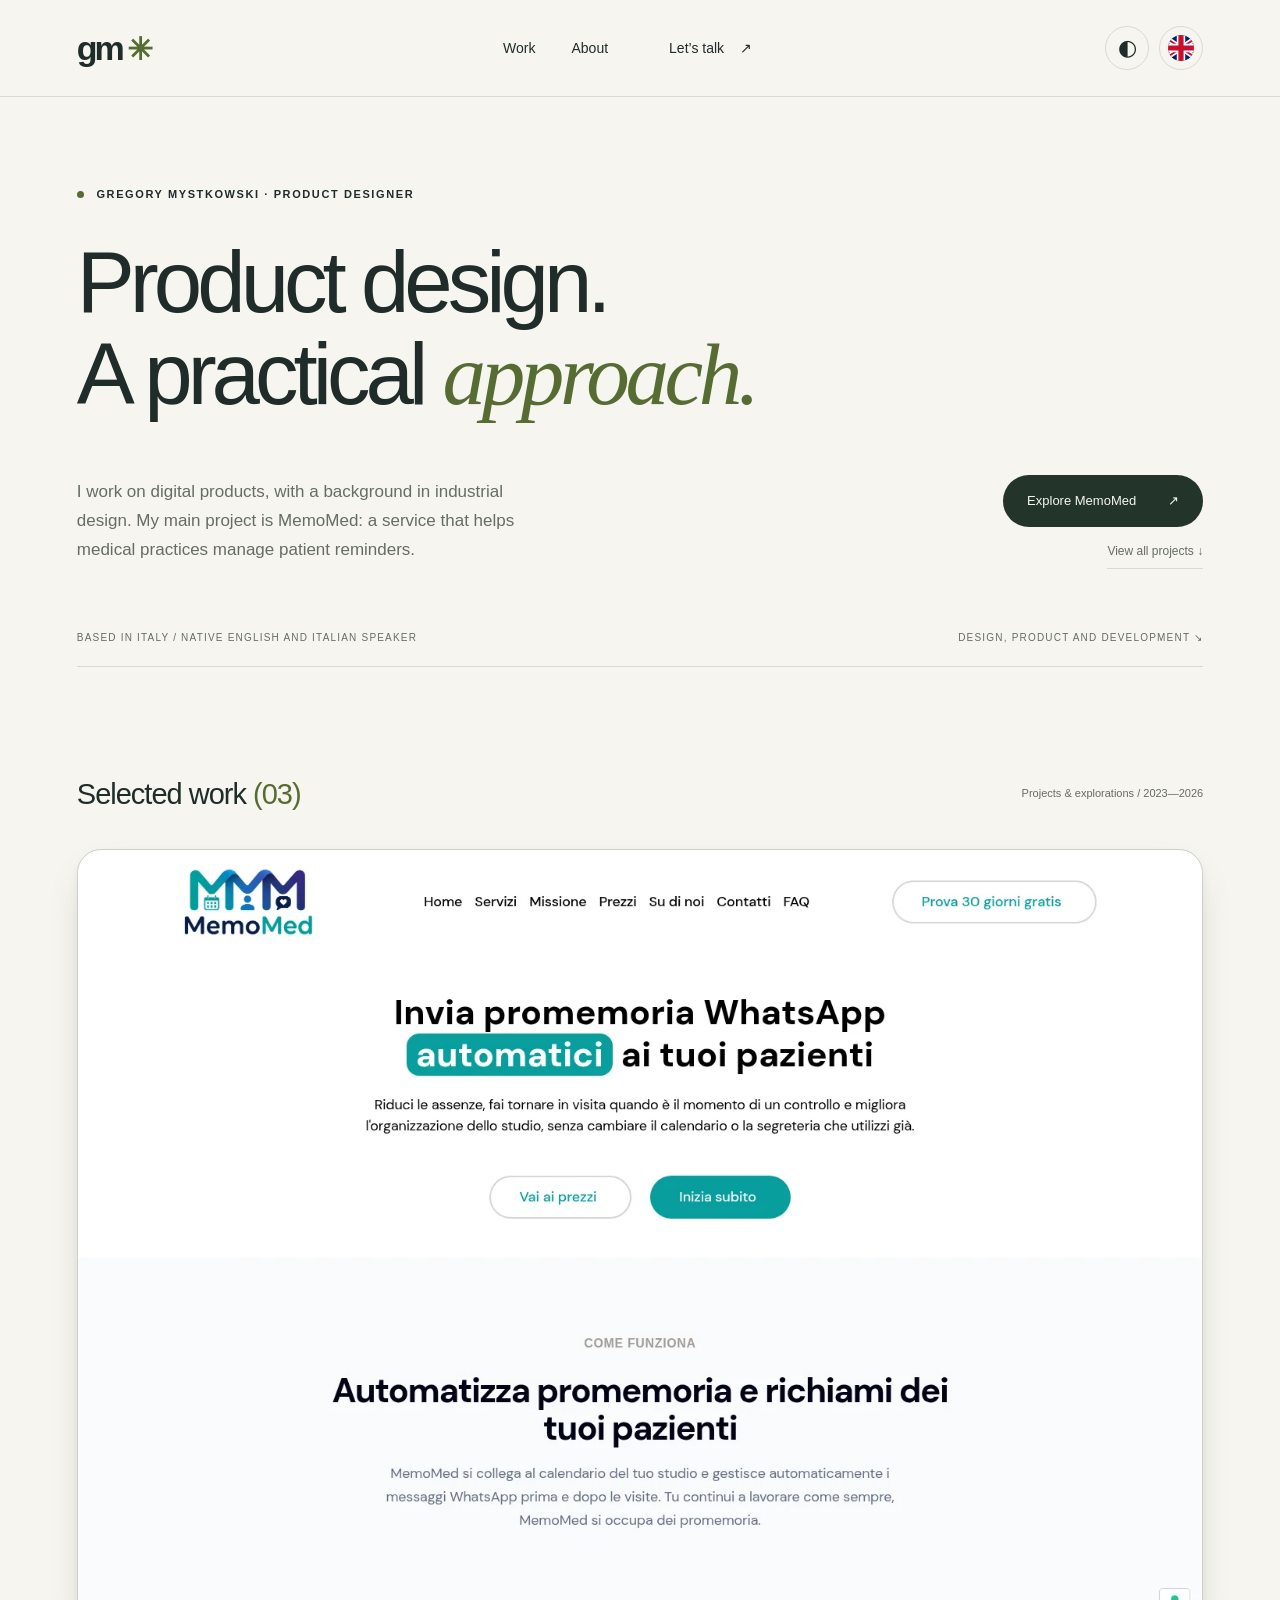
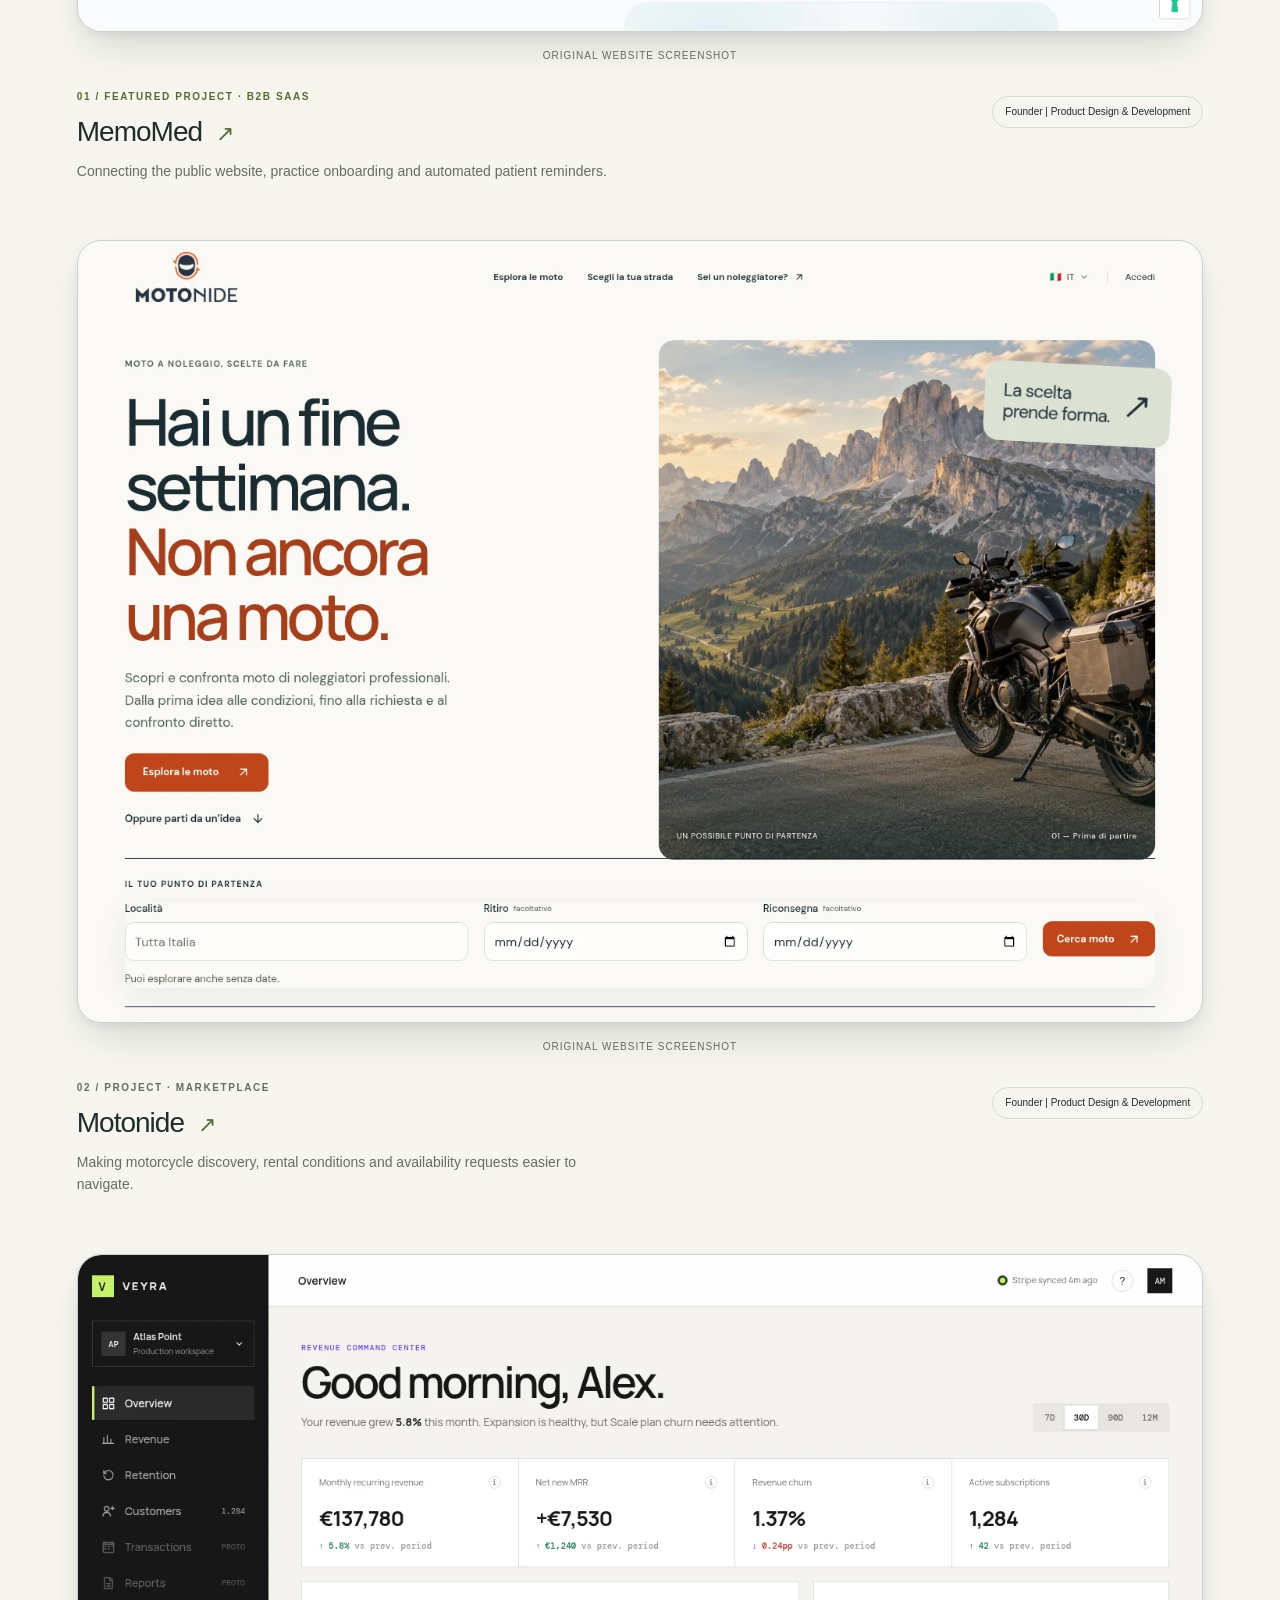
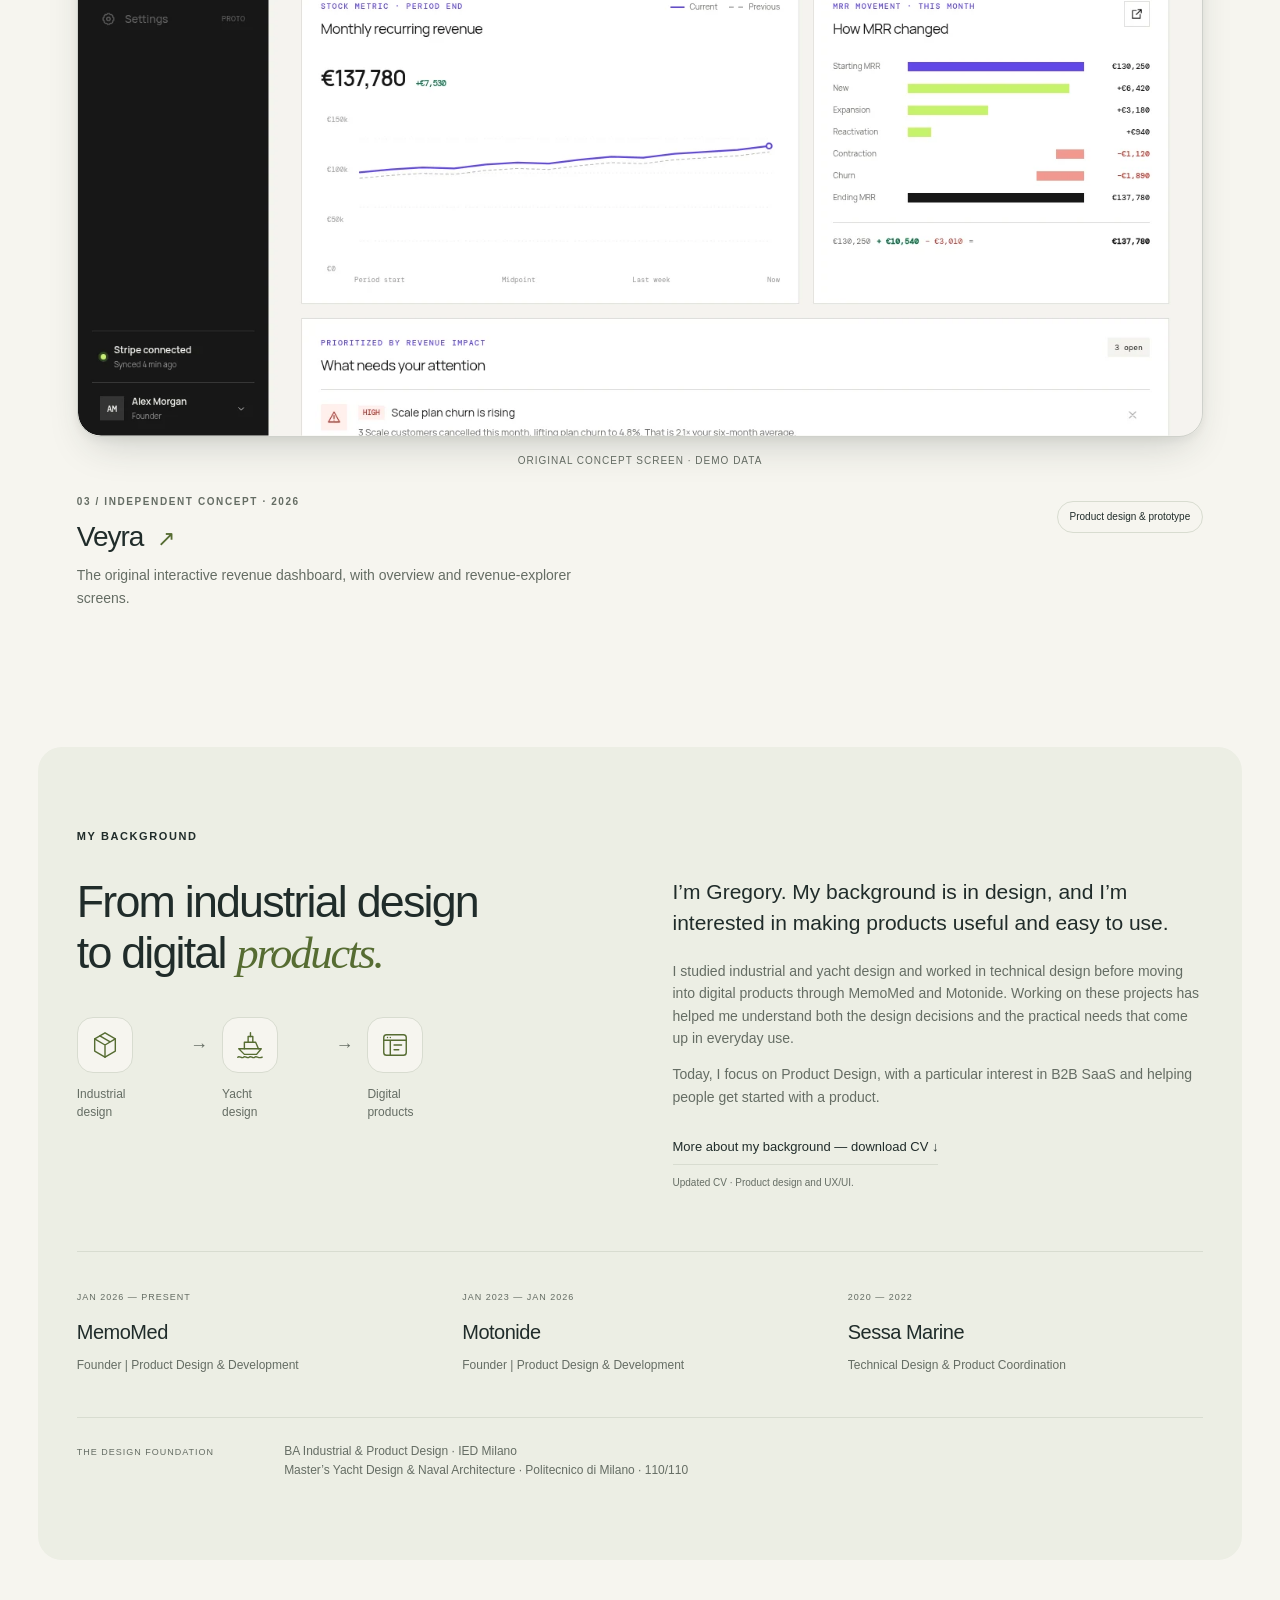
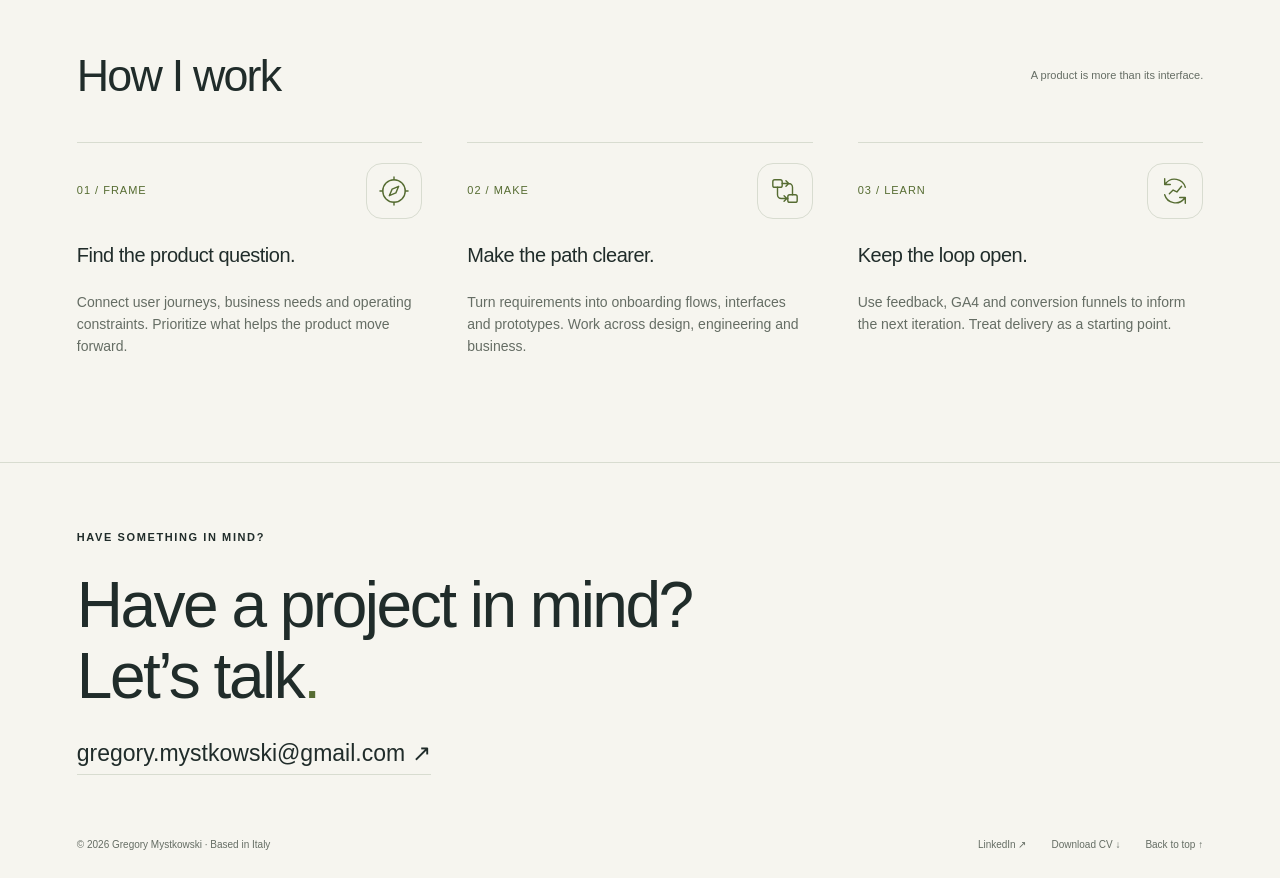
==== commit 33ed00d7: "Align native English and Italian language statement" ====
--- a/index.html
+++ b/index.html
@@ -1 +1 @@
-<!doctype html><html lang="en"><head><meta charset="UTF-8"><meta name="viewport" content="width=device-width, initial-scale=1"><meta name="description" content="Gregory Mystkowski — Product Designer. Selected projects in digital products, SaaS and marketplaces."><title>Gregory Mystkowski — Product Designer</title><script>try{const lang=localStorage.getItem('language');const italian=/^\/it(?:\/|$)/.test(location.pathname);if(lang==='it'&&!italian)location.replace('/it'+location.pathname+location.search+location.hash);else if(lang==='en'&&italian)location.replace((location.pathname.slice(3)||'/')+location.search+location.hash)}catch(e){}</script><link rel="alternate" hreflang="en" href="https://gmportoflio.vercel.app/"><link rel="alternate" hreflang="it" href="https://gmportoflio.vercel.app/it/"><script>try{document.documentElement.dataset.theme=localStorage.getItem('theme')||(matchMedia('(prefers-color-scheme: dark)').matches?'dark':'light')}catch(e){}</script><link rel="stylesheet" href="/style.css"></head><body><a class="skip" href="#main">Skip to content</a><header><a class="identity" href="/" aria-label="Gregory Mystkowski home">gm<span>✳</span></a><nav aria-label="Main navigation"><a href="#work">Work</a><a href="#about">About</a><a href="#contact">Let’s talk <span>↗</span></a></nav><div class="nav-actions"><button id="theme" aria-label="Switch color theme">◐</button><a id="language" class="language-switcher" href="/it/" hreflang="it" lang="en" aria-label="Current language: English. Switch to Italian" title="Current language: English. Switch to Italian"><span class="language-flag"><svg preserveAspectRatio="xMidYMid slice" viewBox="0 0 60 40" aria-hidden="true" focusable="false"><path fill="#012169" d="M0 0h60v40H0z"/><path stroke="#fff" stroke-width="8" d="m0 0 60 40m0-40L0 40"/><path stroke="#c8102e" stroke-width="3" d="m0 0 60 40m0-40L0 40"/><path stroke="#fff" stroke-width="13" d="M30 0v40M0 20h60"/><path stroke="#c8102e" stroke-width="8" d="M30 0v40M0 20h60"/></svg></span></a><button id="menu" aria-expanded="false" aria-label="Toggle navigation">☰</button></div></header><main id="main"><section class="hero" id="top"><div class="eyebrow"><span class="status-dot"></span> GREGORY MYSTKOWSKI · PRODUCT DESIGNER</div><h1>Product design.<br>A practical <span class="serif">approach.</span></h1><div class="hero-bottom"><p>I work on digital products, with a background in industrial design. My main project is MemoMed: a service that helps medical practices manage patient reminders.</p><div class="hero-actions"><a class="button" href="/work/memomed/">Explore MemoMed <span>↗</span></a><a class="text-link" href="#work">View all projects ↓</a></div></div><div class="hero-note"><span>BASED IN ITALY / WORKING IN ENGLISH & ITALIAN</span><span>DESIGN, PRODUCT AND DEVELOPMENT ↘</span></div></section><section id="work" class="work-section"><div class="section-heading"><h2>Selected work<span class="accent"> (03)</span></h2><span>Projects & explorations / 2023—2026</span></div><article class="project memomed featured-project"><a class="project-visual" href="/work/memomed/" aria-label="Read the MemoMed case study"><div class="screenshot-frame"><img src="/public/screenshots/memomed-home.webp" alt="MemoMed public website explaining automated WhatsApp appointment reminders" width="1440" height="1000" loading="lazy" decoding="async"></div><span class="visual-label">ORIGINAL WEBSITE SCREENSHOT</span></a><div class="project-info"><div><div class="eyebrow">01 / FEATURED PROJECT · B2B SAAS</div><h3><a href="/work/memomed/">MemoMed <span>↗</span></a></h3><p>Connecting the public website, practice onboarding and automated patient reminders.</p></div><span class="role">Founder | Product Design &amp; Development</span></div></article><article class="project motonide"><a class="project-visual" href="/work/motonide/" aria-label="Read the Motonide case study"><div class="screenshot-frame"><img src="/public/screenshots/motonide-home.webp" alt="Motonide homepage with motorcycle discovery and rental search" width="1440" height="1000" loading="lazy" decoding="async"></div><span class="visual-label">ORIGINAL WEBSITE SCREENSHOT</span></a><div class="project-info"><div><div class="eyebrow">02 / PROJECT · MARKETPLACE</div><h3><a href="/work/motonide/">Motonide <span>↗</span></a></h3><p>Making motorcycle discovery, rental conditions and availability requests easier to navigate.</p></div><span class="role">Founder | Product Design &amp; Development</span></div></article><article class="project veyra"><a class="project-visual" href="/work/veyra/" aria-label="Read the Veyra case study"><div class="screenshot-frame"><img src="/public/screenshots/veyra-overview.webp" alt="Veyra original overview dashboard with demo revenue indicators and charts" width="1440" height="1000" loading="lazy" decoding="async"></div><span class="visual-label">ORIGINAL CONCEPT SCREEN · DEMO DATA</span></a><div class="project-info"><div><div class="eyebrow">03 / INDEPENDENT CONCEPT · 2026</div><h3><a href="/work/veyra/">Veyra <span>↗</span></a></h3><p>The original interactive revenue dashboard, with overview and revenue-explorer screens.</p></div><span class="role">Product design & prototype</span></div></article></section><section class="about" id="about"><div class="eyebrow">MY BACKGROUND</div><div class="about-grid"><div class="about-heading"><h2>From industrial design<br>to digital <span class="serif">products.</span></h2><div class="background-journey" aria-label="Design background"><div><span class="story-icon"><svg viewBox="0 0 32 32" width="32" height="32" fill="none" stroke="currentColor" stroke-width="1.5" stroke-linecap="round" stroke-linejoin="round" aria-hidden="true" focusable="false"><path d="m16 3 11 6.5v13L16 29 5 22.5v-13L16 3Z"/><path d="m5 9.5 11 6.5 11-6.5M16 16v13M10.5 6.2l11 6.5"/></svg></span><span>Industrial<br>design</span></div><span class="journey-connector" aria-hidden="true">→</span><div><span class="story-icon"><svg viewBox="0 0 32 32" width="32" height="32" fill="none" stroke="currentColor" stroke-width="1.5" stroke-linecap="round" stroke-linejoin="round" aria-hidden="true" focusable="false"><path d="M4 20h24l-5 6H10l-6-6Z"/><path d="M10 20v-7h12l3 7M14 13V7h5v6M3 29c2-2 4 2 6 0s4 2 6 0 4 2 6 0 4 2 8 0"/><path d="M16.5 7V3"/></svg></span><span>Yacht<br>design</span></div><span class="journey-connector" aria-hidden="true">→</span><div><span class="story-icon"><svg viewBox="0 0 32 32" width="32" height="32" fill="none" stroke="currentColor" stroke-width="1.5" stroke-linecap="round" stroke-linejoin="round" aria-hidden="true" focusable="false"><rect x="4" y="5" width="24" height="22" rx="3"/><path d="M4 11h24M11 11v16M15 16h8M15 21h5"/><path d="M8 8h.01M11 8h.01"/></svg></span><span>Digital<br>products</span></div></div></div><div><p class="large">I’m Gregory. My background is in design, and I’m interested in making products useful and easy to use.</p><p>I studied industrial and yacht design and worked in technical design before moving into digital products through MemoMed and Motonide. Working on these projects has helped me understand both the design decisions and the practical needs that come up in everyday use.</p><p>Today, I focus on Product Design, with a particular interest in B2B SaaS and helping people get started with a product.</p><a class="text-link" href="/public/Gregory-Mystkowski-CV.pdf" download>More about my background — download CV ↓</a><small class="cv-note">Updated CV · Product design and UX/UI.</small></div></div><div class="timeline"><div><span>JAN 2026 — PRESENT</span><h3>MemoMed</h3><p>Founder | Product Design &amp; Development</p></div><div><span>JAN 2023 — JAN 2026</span><h3>Motonide</h3><p>Founder | Product Design &amp; Development</p></div><div><span>2020 — 2022</span><h3>Sessa Marine</h3><p>Technical Design & Product Coordination</p></div></div><div class="education"><span>THE DESIGN FOUNDATION</span><p>BA Industrial & Product Design · IED Milano<br>Master’s Yacht Design & Naval Architecture · Politecnico di Milano · 110/110</p></div></section><section class="approach"><div class="section-heading"><h2>How I work</h2><span>A product is more than its interface.</span></div><div class="approach-grid"><article><div class="approach-step"><span>01 / FRAME</span><span class="story-icon"><svg viewBox="0 0 32 32" width="32" height="32" fill="none" stroke="currentColor" stroke-width="1.5" stroke-linecap="round" stroke-linejoin="round" aria-hidden="true" focusable="false"><circle cx="16" cy="16" r="12"/><path d="m21 11-3 7-7 3 3-7 7-3ZM16 1v3M16 28v3M1 16h3M28 16h3"/></svg></span></div><h3>Find the product question.</h3><p>Connect user journeys, business needs and operating constraints. Prioritize what helps the product move forward.</p></article><article><div class="approach-step"><span>02 / MAKE</span><span class="story-icon"><svg viewBox="0 0 32 32" width="32" height="32" fill="none" stroke="currentColor" stroke-width="1.5" stroke-linecap="round" stroke-linejoin="round" aria-hidden="true" focusable="false"><rect x="3" y="4" width="10" height="8" rx="2"/><rect x="19" y="20" width="10" height="8" rx="2"/><path d="M8 12v8a4 4 0 0 0 4 4h7M13 8h7a4 4 0 0 1 4 4v8M17 5l3 3-3 3M15 21l3 3-3 3"/></svg></span></div><h3>Make the path clearer.</h3><p>Turn requirements into onboarding flows, interfaces and prototypes. Work across design, engineering and business.</p></article><article><div class="approach-step"><span>03 / LEARN</span><span class="story-icon"><svg viewBox="0 0 32 32" width="32" height="32" fill="none" stroke="currentColor" stroke-width="1.5" stroke-linecap="round" stroke-linejoin="round" aria-hidden="true" focusable="false"><path d="M27 12a12 12 0 0 0-21-4M5 3v6h6M5 20a12 12 0 0 0 21 4M27 29v-6h-6"/><path d="m10 19 4-4 4 2 5-6"/></svg></span></div><h3>Keep the loop open.</h3><p>Use feedback, GA4 and conversion funnels to inform the next iteration. Treat delivery as a starting point.</p></article></div></section></main><footer id="contact"><div class="eyebrow">HAVE SOMETHING IN MIND?</div><h2>Have a project in mind?<br>Let’s talk<span class="accent">.</span></h2><a class="contact-mail" href="mailto:gregory.mystkowski@gmail.com">gregory.mystkowski@gmail.com ↗</a><div class="footer-bottom"><span>© 2026 Gregory Mystkowski · Based in Italy</span><div><a href="https://linkedin.com/in/gmystkowski" target="_blank" rel="noopener noreferrer">LinkedIn ↗</a><a href="/public/Gregory-Mystkowski-CV.pdf" download>Download CV ↓</a><a href="#top">Back to top ↑</a></div></div></footer><script src="/app.js"></script></body></html>
+<!doctype html><html lang="en"><head><meta charset="UTF-8"><meta name="viewport" content="width=device-width, initial-scale=1"><meta name="description" content="Gregory Mystkowski — Product Designer. Selected projects in digital products, SaaS and marketplaces."><title>Gregory Mystkowski — Product Designer</title><script>try{const lang=localStorage.getItem('language');const italian=/^\/it(?:\/|$)/.test(location.pathname);if(lang==='it'&&!italian)location.replace('/it'+location.pathname+location.search+location.hash);else if(lang==='en'&&italian)location.replace((location.pathname.slice(3)||'/')+location.search+location.hash)}catch(e){}</script><link rel="alternate" hreflang="en" href="https://gmportoflio.vercel.app/"><link rel="alternate" hreflang="it" href="https://gmportoflio.vercel.app/it/"><script>try{document.documentElement.dataset.theme=localStorage.getItem('theme')||(matchMedia('(prefers-color-scheme: dark)').matches?'dark':'light')}catch(e){}</script><link rel="stylesheet" href="/style.css"></head><body><a class="skip" href="#main">Skip to content</a><header><a class="identity" href="/" aria-label="Gregory Mystkowski home">gm<span>✳</span></a><nav aria-label="Main navigation"><a href="#work">Work</a><a href="#about">About</a><a href="#contact">Let’s talk <span>↗</span></a></nav><div class="nav-actions"><button id="theme" aria-label="Switch color theme">◐</button><a id="language" class="language-switcher" href="/it/" hreflang="it" lang="en" aria-label="Current language: English. Switch to Italian" title="Current language: English. Switch to Italian"><span class="language-flag"><svg preserveAspectRatio="xMidYMid slice" viewBox="0 0 60 40" aria-hidden="true" focusable="false"><path fill="#012169" d="M0 0h60v40H0z"/><path stroke="#fff" stroke-width="8" d="m0 0 60 40m0-40L0 40"/><path stroke="#c8102e" stroke-width="3" d="m0 0 60 40m0-40L0 40"/><path stroke="#fff" stroke-width="13" d="M30 0v40M0 20h60"/><path stroke="#c8102e" stroke-width="8" d="M30 0v40M0 20h60"/></svg></span></a><button id="menu" aria-expanded="false" aria-label="Toggle navigation">☰</button></div></header><main id="main"><section class="hero" id="top"><div class="eyebrow"><span class="status-dot"></span> GREGORY MYSTKOWSKI · PRODUCT DESIGNER</div><h1>Product design.<br>A practical <span class="serif">approach.</span></h1><div class="hero-bottom"><p>I work on digital products, with a background in industrial design. My main project is MemoMed: a service that helps medical practices manage patient reminders.</p><div class="hero-actions"><a class="button" href="/work/memomed/">Explore MemoMed <span>↗</span></a><a class="text-link" href="#work">View all projects ↓</a></div></div><div class="hero-note"><span>BASED IN ITALY / NATIVE ENGLISH AND ITALIAN SPEAKER</span><span>DESIGN, PRODUCT AND DEVELOPMENT ↘</span></div></section><section id="work" class="work-section"><div class="section-heading"><h2>Selected work<span class="accent"> (03)</span></h2><span>Projects & explorations / 2023—2026</span></div><article class="project memomed featured-project"><a class="project-visual" href="/work/memomed/" aria-label="Read the MemoMed case study"><div class="screenshot-frame"><img src="/public/screenshots/memomed-home.webp" alt="MemoMed public website explaining automated WhatsApp appointment reminders" width="1440" height="1000" loading="lazy" decoding="async"></div><span class="visual-label">ORIGINAL WEBSITE SCREENSHOT</span></a><div class="project-info"><div><div class="eyebrow">01 / FEATURED PROJECT · B2B SAAS</div><h3><a href="/work/memomed/">MemoMed <span>↗</span></a></h3><p>Connecting the public website, practice onboarding and automated patient reminders.</p></div><span class="role">Founder | Product Design &amp; Development</span></div></article><article class="project motonide"><a class="project-visual" href="/work/motonide/" aria-label="Read the Motonide case study"><div class="screenshot-frame"><img src="/public/screenshots/motonide-home.webp" alt="Motonide homepage with motorcycle discovery and rental search" width="1440" height="1000" loading="lazy" decoding="async"></div><span class="visual-label">ORIGINAL WEBSITE SCREENSHOT</span></a><div class="project-info"><div><div class="eyebrow">02 / PROJECT · MARKETPLACE</div><h3><a href="/work/motonide/">Motonide <span>↗</span></a></h3><p>Making motorcycle discovery, rental conditions and availability requests easier to navigate.</p></div><span class="role">Founder | Product Design &amp; Development</span></div></article><article class="project veyra"><a class="project-visual" href="/work/veyra/" aria-label="Read the Veyra case study"><div class="screenshot-frame"><img src="/public/screenshots/veyra-overview.webp" alt="Veyra original overview dashboard with demo revenue indicators and charts" width="1440" height="1000" loading="lazy" decoding="async"></div><span class="visual-label">ORIGINAL CONCEPT SCREEN · DEMO DATA</span></a><div class="project-info"><div><div class="eyebrow">03 / INDEPENDENT CONCEPT · 2026</div><h3><a href="/work/veyra/">Veyra <span>↗</span></a></h3><p>The original interactive revenue dashboard, with overview and revenue-explorer screens.</p></div><span class="role">Product design & prototype</span></div></article></section><section class="about" id="about"><div class="eyebrow">MY BACKGROUND</div><div class="about-grid"><div class="about-heading"><h2>From industrial design<br>to digital <span class="serif">products.</span></h2><div class="background-journey" aria-label="Design background"><div><span class="story-icon"><svg viewBox="0 0 32 32" width="32" height="32" fill="none" stroke="currentColor" stroke-width="1.5" stroke-linecap="round" stroke-linejoin="round" aria-hidden="true" focusable="false"><path d="m16 3 11 6.5v13L16 29 5 22.5v-13L16 3Z"/><path d="m5 9.5 11 6.5 11-6.5M16 16v13M10.5 6.2l11 6.5"/></svg></span><span>Industrial<br>design</span></div><span class="journey-connector" aria-hidden="true">→</span><div><span class="story-icon"><svg viewBox="0 0 32 32" width="32" height="32" fill="none" stroke="currentColor" stroke-width="1.5" stroke-linecap="round" stroke-linejoin="round" aria-hidden="true" focusable="false"><path d="M4 20h24l-5 6H10l-6-6Z"/><path d="M10 20v-7h12l3 7M14 13V7h5v6M3 29c2-2 4 2 6 0s4 2 6 0 4 2 6 0 4 2 8 0"/><path d="M16.5 7V3"/></svg></span><span>Yacht<br>design</span></div><span class="journey-connector" aria-hidden="true">→</span><div><span class="story-icon"><svg viewBox="0 0 32 32" width="32" height="32" fill="none" stroke="currentColor" stroke-width="1.5" stroke-linecap="round" stroke-linejoin="round" aria-hidden="true" focusable="false"><rect x="4" y="5" width="24" height="22" rx="3"/><path d="M4 11h24M11 11v16M15 16h8M15 21h5"/><path d="M8 8h.01M11 8h.01"/></svg></span><span>Digital<br>products</span></div></div></div><div><p class="large">I’m Gregory. My background is in design, and I’m interested in making products useful and easy to use.</p><p>I studied industrial and yacht design and worked in technical design before moving into digital products through MemoMed and Motonide. Working on these projects has helped me understand both the design decisions and the practical needs that come up in everyday use.</p><p>Today, I focus on Product Design, with a particular interest in B2B SaaS and helping people get started with a product.</p><a class="text-link" href="/public/Gregory-Mystkowski-CV.pdf" download>More about my background — download CV ↓</a><small class="cv-note">Updated CV · Product design and UX/UI.</small></div></div><div class="timeline"><div><span>JAN 2026 — PRESENT</span><h3>MemoMed</h3><p>Founder | Product Design &amp; Development</p></div><div><span>JAN 2023 — JAN 2026</span><h3>Motonide</h3><p>Founder | Product Design &amp; Development</p></div><div><span>2020 — 2022</span><h3>Sessa Marine</h3><p>Technical Design & Product Coordination</p></div></div><div class="education"><span>THE DESIGN FOUNDATION</span><p>BA Industrial & Product Design · IED Milano<br>Master’s Yacht Design & Naval Architecture · Politecnico di Milano · 110/110</p></div></section><section class="approach"><div class="section-heading"><h2>How I work</h2><span>A product is more than its interface.</span></div><div class="approach-grid"><article><div class="approach-step"><span>01 / FRAME</span><span class="story-icon"><svg viewBox="0 0 32 32" width="32" height="32" fill="none" stroke="currentColor" stroke-width="1.5" stroke-linecap="round" stroke-linejoin="round" aria-hidden="true" focusable="false"><circle cx="16" cy="16" r="12"/><path d="m21 11-3 7-7 3 3-7 7-3ZM16 1v3M16 28v3M1 16h3M28 16h3"/></svg></span></div><h3>Find the product question.</h3><p>Connect user journeys, business needs and operating constraints. Prioritize what helps the product move forward.</p></article><article><div class="approach-step"><span>02 / MAKE</span><span class="story-icon"><svg viewBox="0 0 32 32" width="32" height="32" fill="none" stroke="currentColor" stroke-width="1.5" stroke-linecap="round" stroke-linejoin="round" aria-hidden="true" focusable="false"><rect x="3" y="4" width="10" height="8" rx="2"/><rect x="19" y="20" width="10" height="8" rx="2"/><path d="M8 12v8a4 4 0 0 0 4 4h7M13 8h7a4 4 0 0 1 4 4v8M17 5l3 3-3 3M15 21l3 3-3 3"/></svg></span></div><h3>Make the path clearer.</h3><p>Turn requirements into onboarding flows, interfaces and prototypes. Work across design, engineering and business.</p></article><article><div class="approach-step"><span>03 / LEARN</span><span class="story-icon"><svg viewBox="0 0 32 32" width="32" height="32" fill="none" stroke="currentColor" stroke-width="1.5" stroke-linecap="round" stroke-linejoin="round" aria-hidden="true" focusable="false"><path d="M27 12a12 12 0 0 0-21-4M5 3v6h6M5 20a12 12 0 0 0 21 4M27 29v-6h-6"/><path d="m10 19 4-4 4 2 5-6"/></svg></span></div><h3>Keep the loop open.</h3><p>Use feedback, GA4 and conversion funnels to inform the next iteration. Treat delivery as a starting point.</p></article></div></section></main><footer id="contact"><div class="eyebrow">HAVE SOMETHING IN MIND?</div><h2>Have a project in mind?<br>Let’s talk<span class="accent">.</span></h2><a class="contact-mail" href="mailto:gregory.mystkowski@gmail.com">gregory.mystkowski@gmail.com ↗</a><div class="footer-bottom"><span>© 2026 Gregory Mystkowski · Based in Italy</span><div><a href="https://linkedin.com/in/gmystkowski" target="_blank" rel="noopener noreferrer">LinkedIn ↗</a><a href="/public/Gregory-Mystkowski-CV.pdf" download>Download CV ↓</a><a href="#top">Back to top ↑</a></div></div></footer><script src="/app.js"></script></body></html>
